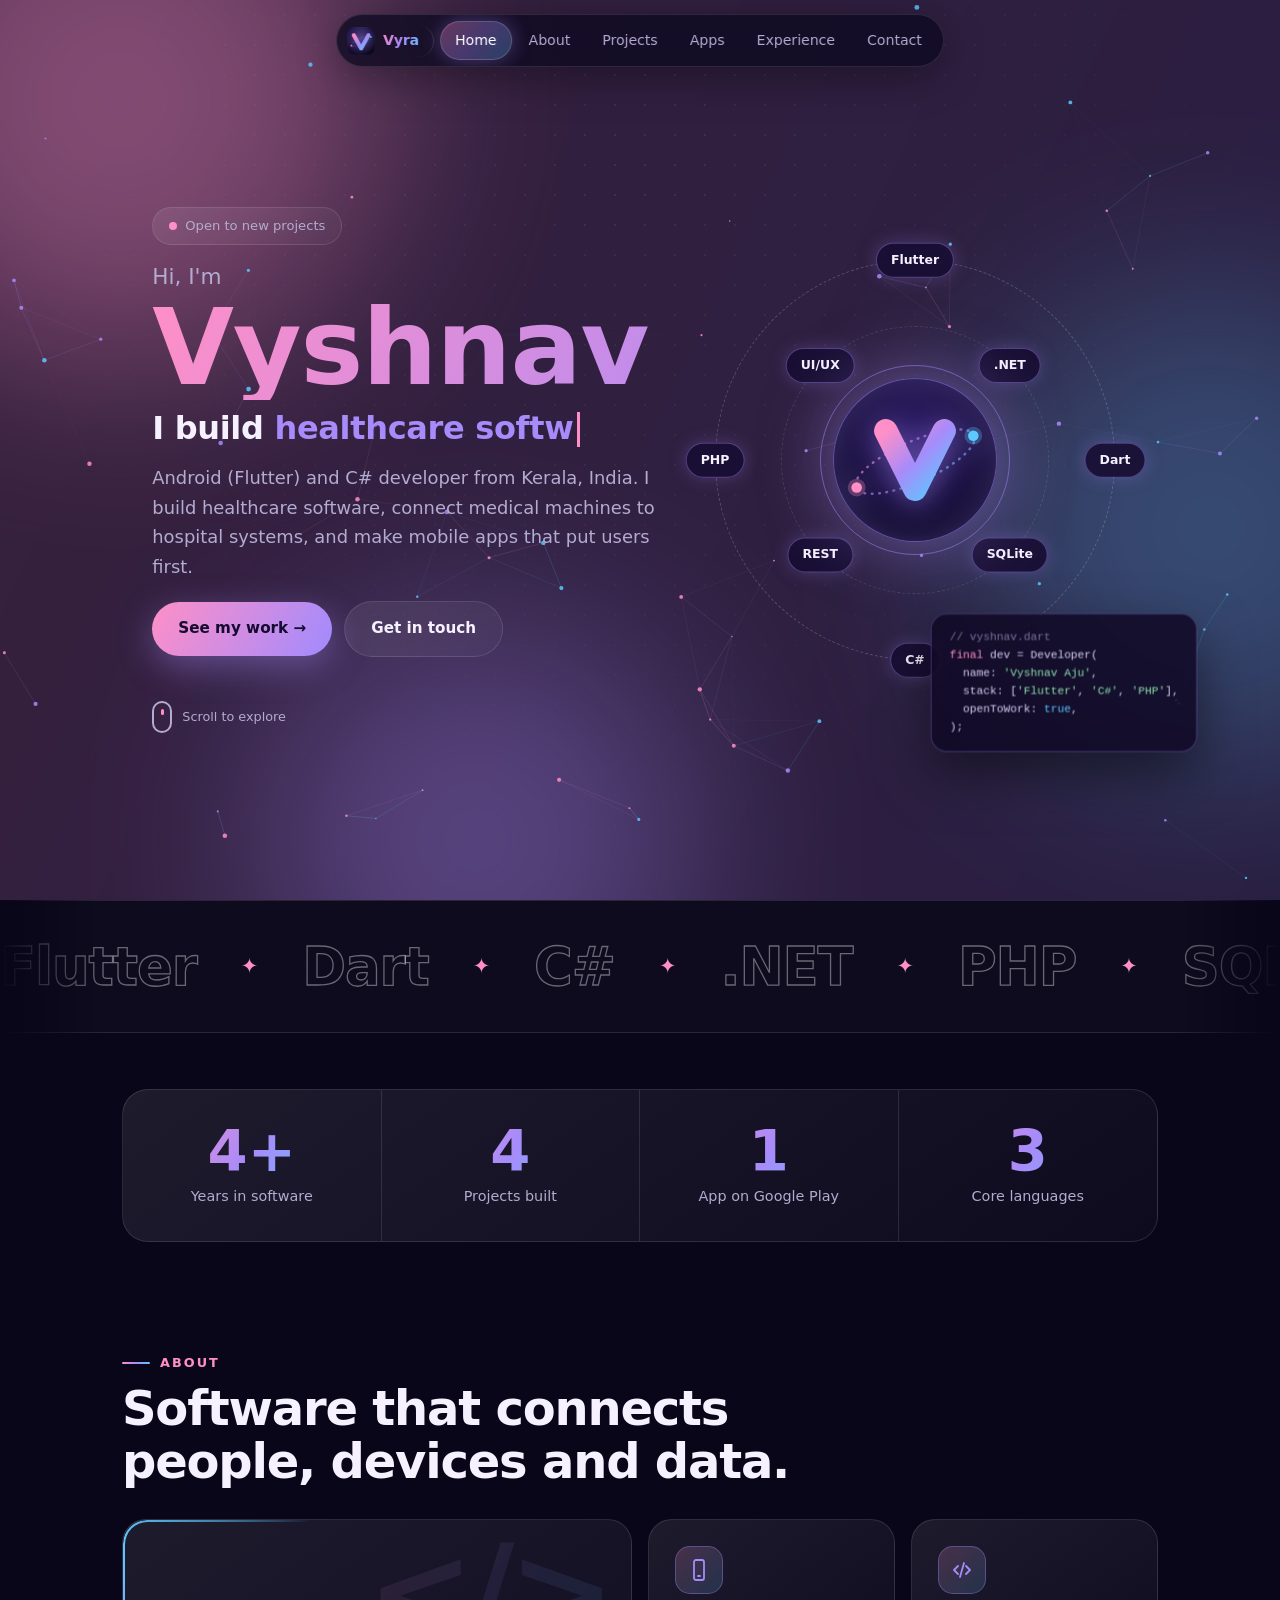
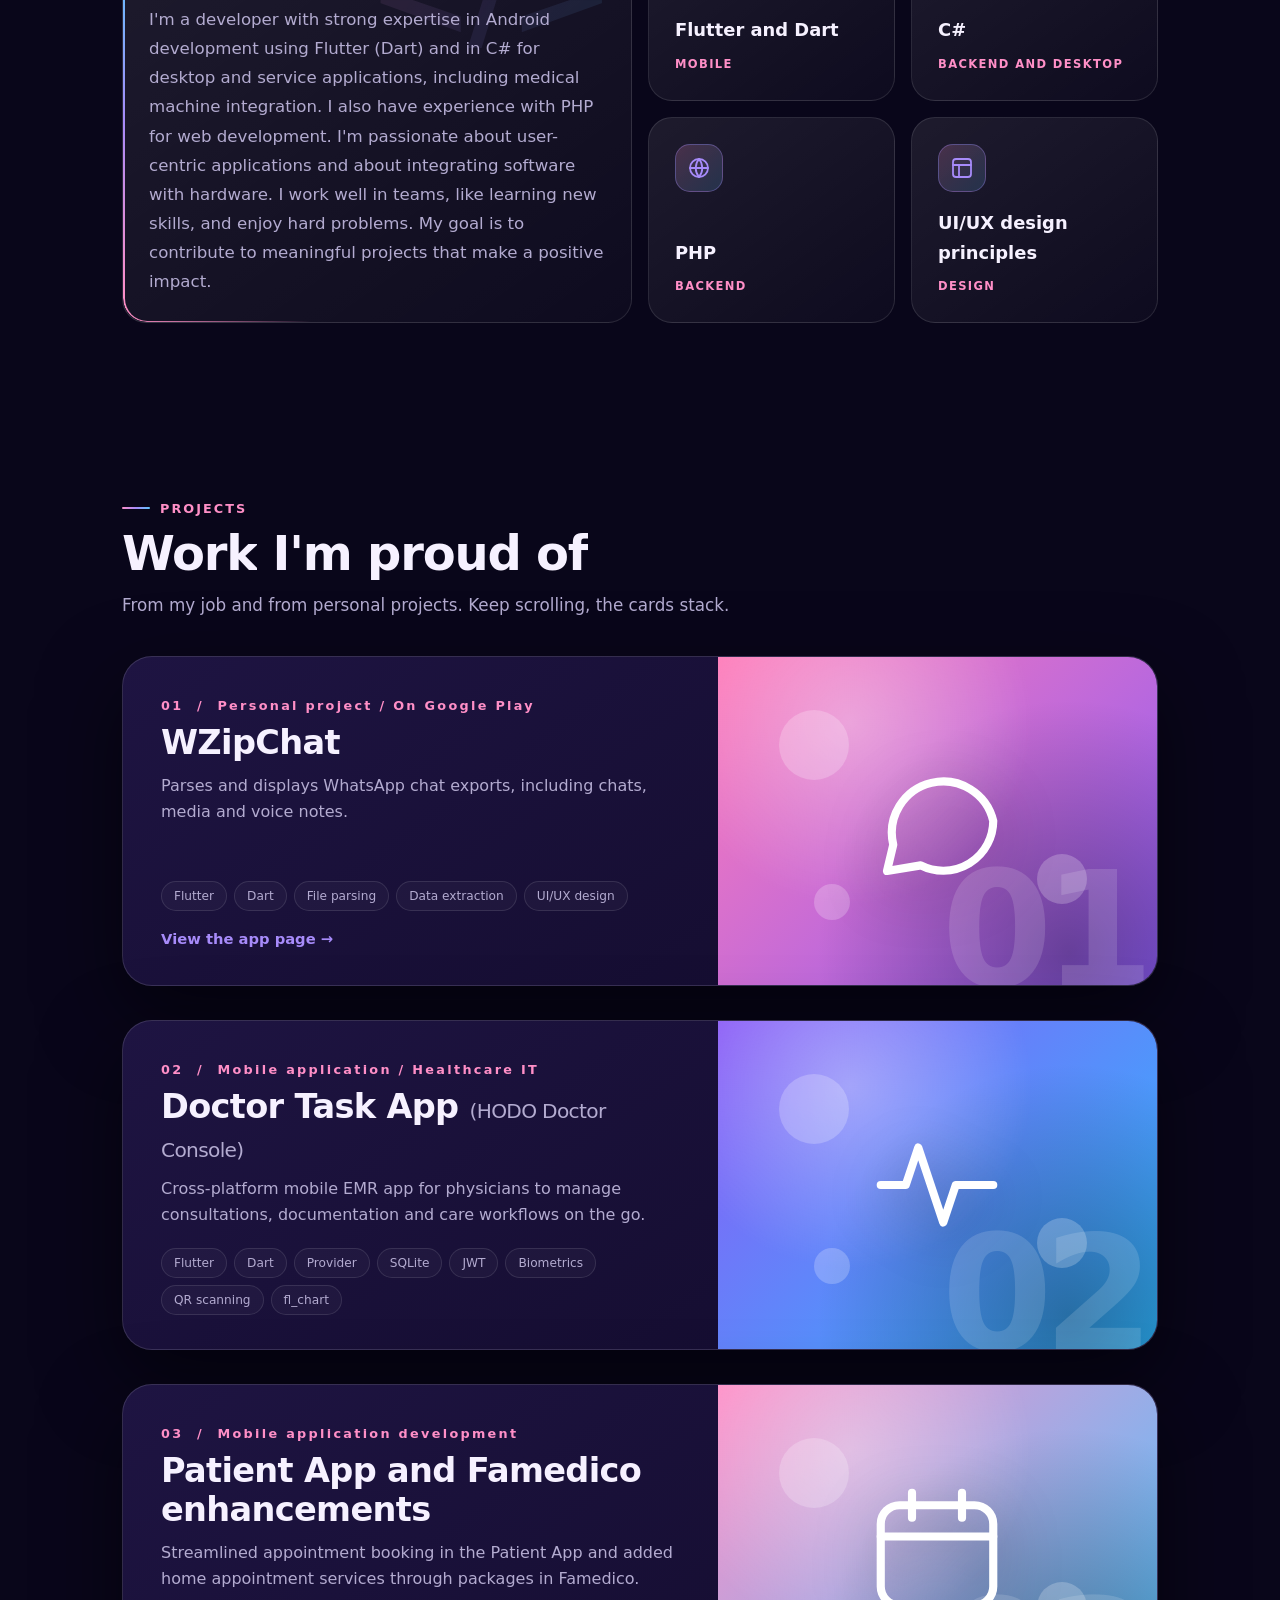
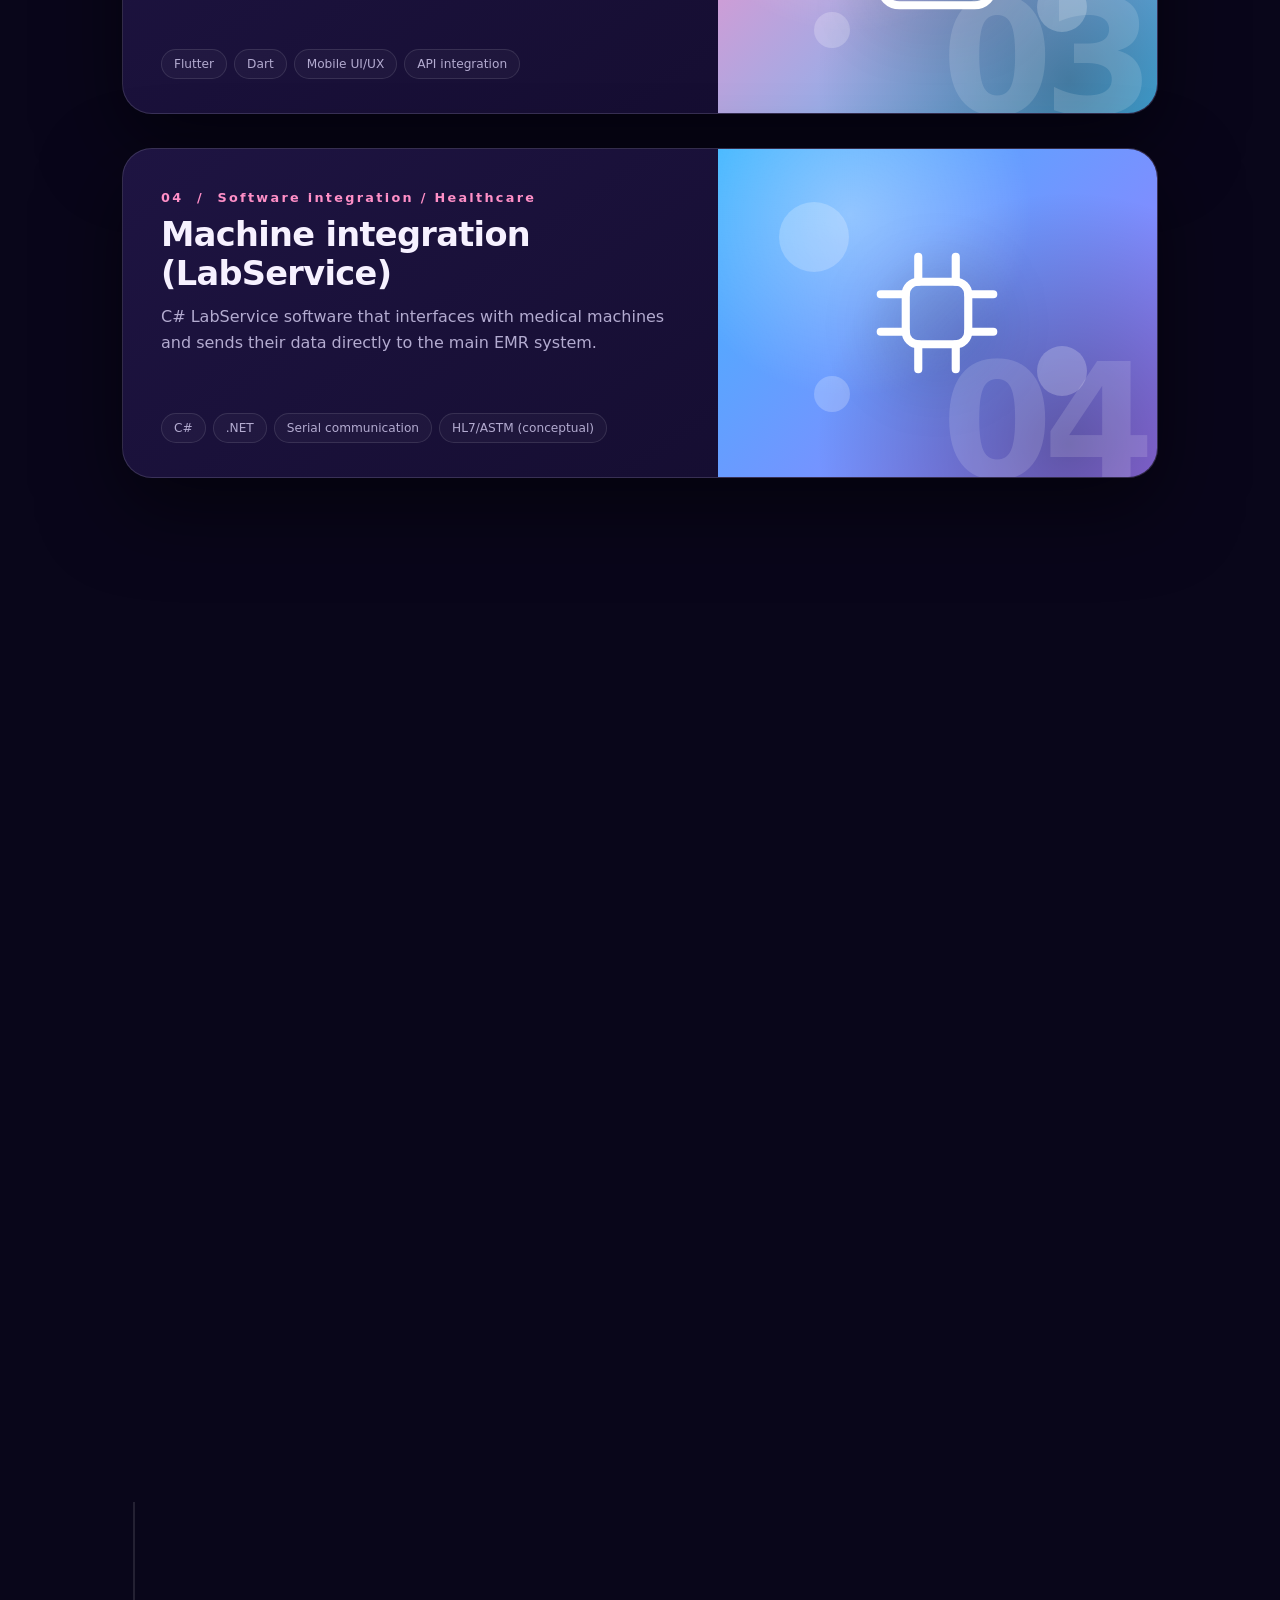
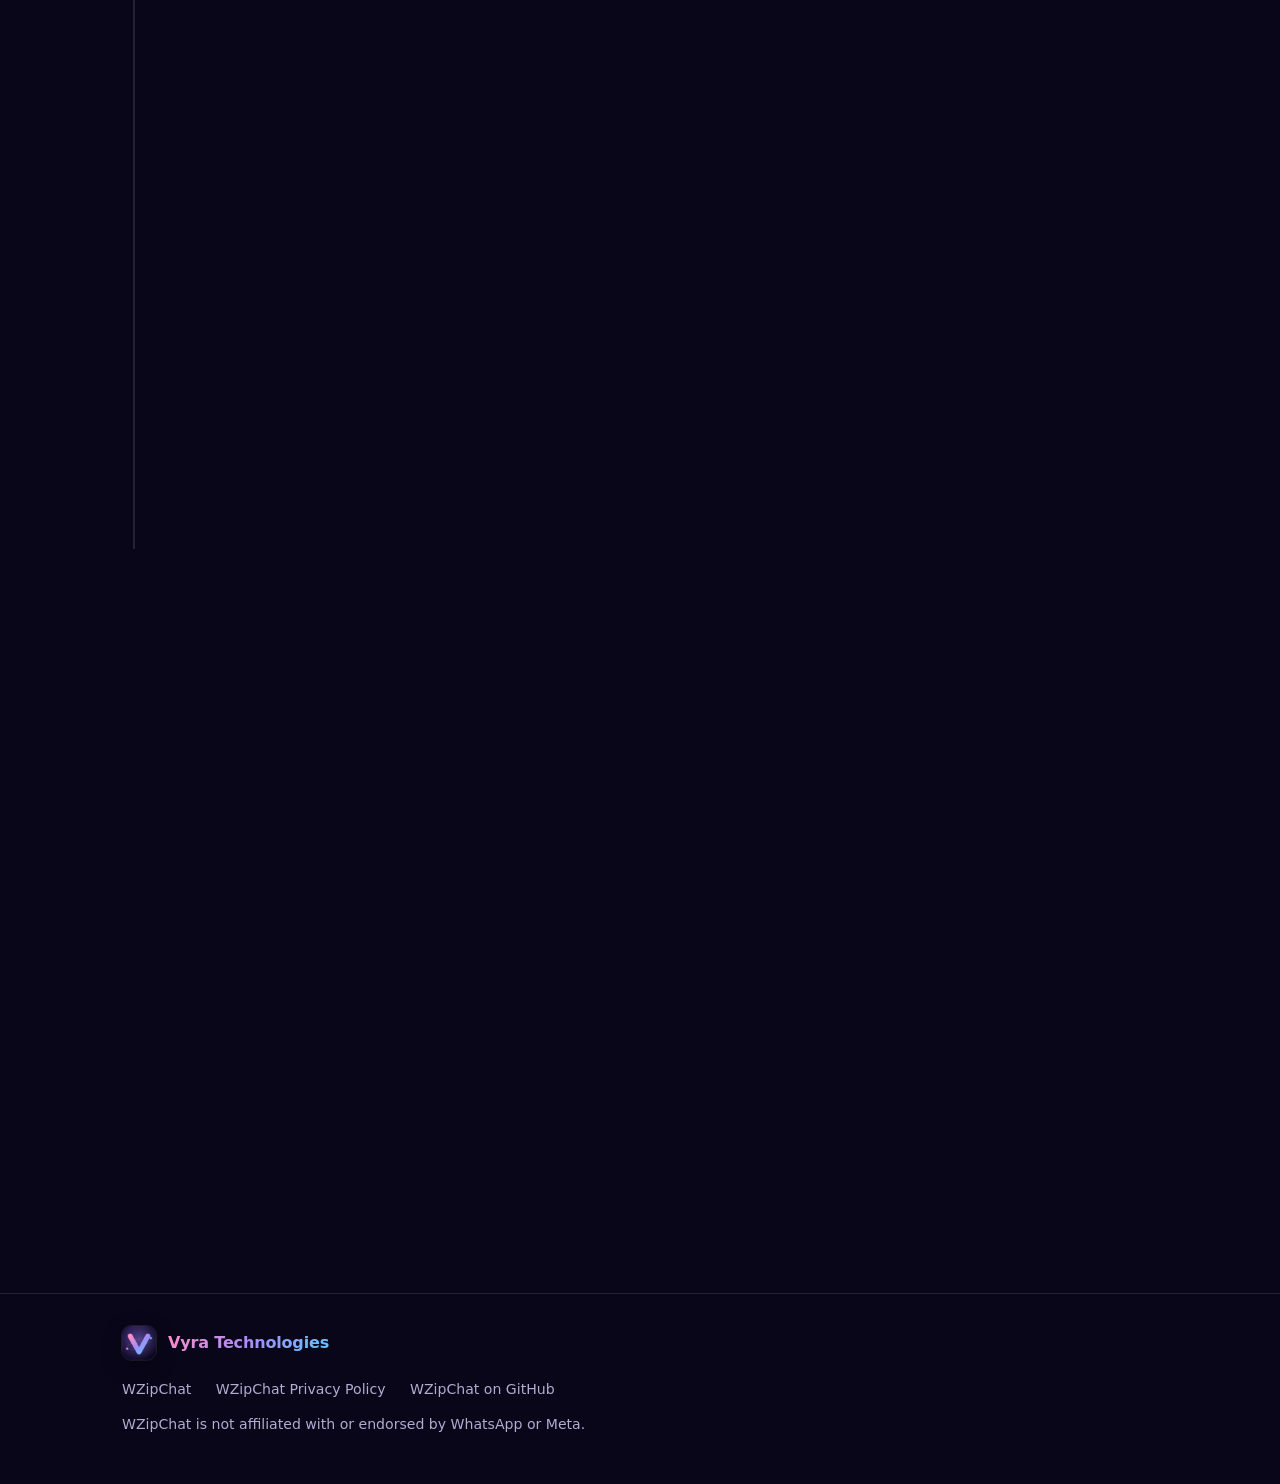
==== index.html @ b7e07e54 "Change job title from 'Software Developer' to 'Engineer'" ====
<!DOCTYPE html>
<html lang="en">
<head>
<meta charset="utf-8">
<meta name="viewport" content="width=device-width, initial-scale=1">
<script>document.documentElement.classList.add('js')</script>
<title>Vyshnav Aju | Android (Flutter) and C# Developer</title>
<meta name="description" content="Vyshnav Aju: Android (Flutter) and C# developer from Kerala, India. Healthcare software, medical machine integration, and the WZipChat app.">
<link rel="icon" href="/favicon.svg?v=2" type="image/svg+xml">
<link rel="icon" href="/favicon.ico?v=2" sizes="any">
<link rel="icon" type="image/png" sizes="32x32" href="/favicon-32.png?v=2">
<link rel="icon" type="image/png" sizes="192x192" href="/icon-192.png?v=2">
<link rel="apple-touch-icon" href="/apple-touch-icon.png?v=2">
<link rel="manifest" href="/site.webmanifest">
<meta name="theme-color" content="#09061a">
<meta property="og:site_name" content="Vyra Technologies">
<meta property="og:image" content="https://vyshnav161.github.io/og-image.png">
<meta name="twitter:card" content="summary_large_image">
<meta name="twitter:image" content="https://vyshnav161.github.io/og-image.png">
<link rel="stylesheet" href="/style.css">
</head>
<body>
<div id="progress"></div>
<div class="bg"><div class="sheen"></div><div class="blob b1"></div><div class="blob b2"></div><div class="blob b3"></div><div class="grain"></div></div>

<nav>
  <a class="brand" href="/" aria-label="Vyra Technologies"><img src="/icon-192.png" alt="" width="28" height="28"><span>Vyra</span></a>
  <a href="#home" class="active">Home</a>
  <a href="#about">About</a>
  <a href="#projects">Projects</a>
  <a href="#apps">Apps</a>
  <a href="#experience">Experience</a>
  <a href="#contact">Contact</a>
</nav>

<header class="hero" id="home">
<div class="wrap">
  <div class="hero-copy">
    <span class="pill up" style="--l:0"><i class="dot"></i> Open to new projects</span>
    <h1 class="hero-h">
      <span class="line"><span class="up hi" style="--l:1">Hi, I'm</span></span>
      <span class="line big"><span class="up" style="--l:2"><span class="grad">Vyshnav</span></span></span>
      <span class="line role"><span class="up" style="--l:4">I build <span class="typed" id="typed"></span></span></span>
    </h1>
    <p class="lead up" style="--l:5">Android (Flutter) and C# developer from Kerala, India. I build healthcare software, connect medical machines to hospital systems, and make mobile apps that put users first.</p>
    <div class="up" style="--l:6"><a class="btn primary" href="#projects">See my work &rarr;</a><a class="btn ghost" href="#contact">Get in touch</a></div>
    <div class="scroll-hint up" style="--l:7"><div class="mouse"></div> Scroll to explore</div>
  </div>
  <div class="orbit-wrap up" style="--l:3">
    <div class="orbit">
      <div class="ring" style="--r:200px"><i style="--a:-90deg"><b>Flutter</b></i><i style="--a:0deg"><b>Dart</b></i><i style="--a:90deg"><b>C#</b></i><i style="--a:180deg"><b>PHP</b></i></div>
      <div class="ring r2" style="--r:134px"><i style="--a:-45deg"><b>.NET</b></i><i style="--a:45deg"><b>SQLite</b></i><i style="--a:135deg"><b>REST</b></i><i style="--a:225deg"><b>UI/UX</b></i></div>
      <div class="core" aria-label="Vyra Technologies mark"><svg viewBox="0 0 200 200" aria-hidden="true"><defs><linearGradient id="cg" x1="0" y1="0" x2="1" y2="1"><stop offset="0" stop-color="#ff8fc7"/><stop offset=".5" stop-color="#a78bfa"/><stop offset="1" stop-color="#5cc8ff"/></linearGradient></defs><ellipse cx="100" cy="102" rx="80" ry="25" transform="rotate(-24 100 102)" fill="none" stroke="url(#cg)" stroke-opacity=".6" stroke-width="3" stroke-dasharray="1 8" stroke-linecap="round"/><path d="M64 64 L100 136 L136 64" fill="none" stroke="url(#cg)" stroke-width="29" stroke-linecap="round" stroke-linejoin="round"/><circle cx="172" cy="70" r="11" fill="#5cc8ff" fill-opacity=".28"/><circle cx="172" cy="70" r="6.5" fill="#5cc8ff"/><circle cx="28" cy="134" r="11" fill="#ff8fc7" fill-opacity=".28"/><circle cx="28" cy="134" r="6.5" fill="#ff8fc7"/></svg></div>
    </div>
    <pre class="code" aria-hidden="true"><span class="c">// vyshnav.dart</span>
<span class="k">final</span> dev = Developer(
  name: <span class="s">'Vyshnav Aju'</span>,
  stack: [<span class="s">'Flutter'</span>, <span class="s">'C#'</span>, <span class="s">'PHP'</span>],
  openToWork: <span class="n">true</span>,
);</pre>
  </div>
</div>
</header>

<div class="marquee" aria-hidden="true"><div class="track"><span>Flutter</span><em>&#10022;</em><span>Dart</span><em>&#10022;</em><span>C#</span><em>&#10022;</em><span>.NET</span><em>&#10022;</em><span>PHP</span><em>&#10022;</em><span>SQLite</span><em>&#10022;</em><span>REST APIs</span><em>&#10022;</em><span>Provider</span><em>&#10022;</em><span>UI/UX</span><em>&#10022;</em><span>Healthcare IT</span><em>&#10022;</em><span>Machine integration</span><em>&#10022;</em><span>Flutter</span><em>&#10022;</em><span>Dart</span><em>&#10022;</em><span>C#</span><em>&#10022;</em><span>.NET</span><em>&#10022;</em><span>PHP</span><em>&#10022;</em><span>SQLite</span><em>&#10022;</em><span>REST APIs</span><em>&#10022;</em><span>Provider</span><em>&#10022;</em><span>UI/UX</span><em>&#10022;</em><span>Healthcare IT</span><em>&#10022;</em><span>Machine integration</span><em>&#10022;</em></div></div>

<main>
<section class="tight"><div class="wrap">
  <div class="stats reveal">
    <div class="stat"><b data-since="2022-07" data-suffix="+">4+</b><span>Years in software</span></div>
    <div class="stat"><b data-count="4">4</b><span>Projects built</span></div>
    <div class="stat"><b data-count="1">1</b><span>App on Google Play</span></div>
    <div class="stat"><b data-count="3">3</b><span>Core languages</span></div>
  </div>
</div></section>

<section id="about"><div class="wrap">
  <div class="reveal"><span class="eyebrow">About</span><h2 class="split">Software that connects people, devices and data.</h2></div>
  <div class="bento" style="margin-top:30px">
    <div class="b b-bio spot gb reveal"><span class="deco">&lt;/&gt;</span>
      <p>I'm a developer with strong expertise in Android development using Flutter (Dart) and in C# for desktop and service applications, including medical machine integration. I also have experience with PHP for web development. I'm passionate about user-centric applications and about integrating software with hardware. I work well in teams, like learning new skills, and enjoy hard problems. My goal is to contribute to meaningful projects that make a positive impact.</p>
    </div>
    <div class="b b-skill spot tilt reveal" style="--d:.05s"><div class="icon"><svg viewBox="0 0 24 24" fill="none" stroke="currentColor" stroke-width="1.8" stroke-linecap="round" stroke-linejoin="round" aria-hidden="true"><rect x="7" y="2" width="10" height="20" rx="2"/><path d="M11 18h2"/></svg></div><div><h4>Flutter and Dart</h4><small>Mobile</small></div></div>
    <div class="b b-skill spot tilt reveal" style="--d:.12s"><div class="icon"><svg viewBox="0 0 24 24" fill="none" stroke="currentColor" stroke-width="1.8" stroke-linecap="round" stroke-linejoin="round" aria-hidden="true"><path d="m8 8-4 4 4 4M16 8l4 4-4 4M14 5l-4 14"/></svg></div><div><h4>C#</h4><small>Backend and desktop</small></div></div>
    <div class="b b-skill spot tilt reveal" style="--d:.19s"><div class="icon"><svg viewBox="0 0 24 24" fill="none" stroke="currentColor" stroke-width="1.8" stroke-linecap="round" stroke-linejoin="round" aria-hidden="true"><circle cx="12" cy="12" r="9"/><path d="M3 12h18M12 3a14 14 0 0 1 0 18M12 3a14 14 0 0 0 0 18"/></svg></div><div><h4>PHP</h4><small>Backend</small></div></div>
    <div class="b b-skill spot tilt reveal" style="--d:.26s"><div class="icon"><svg viewBox="0 0 24 24" fill="none" stroke="currentColor" stroke-width="1.8" stroke-linecap="round" stroke-linejoin="round" aria-hidden="true"><rect x="3" y="3" width="18" height="18" rx="3"/><path d="M3 9h18M9 21V9"/></svg></div><div><h4>UI/UX design principles</h4><small>Design</small></div></div>
  </div>
</div></section>

<section id="projects"><div class="wrap">
  <div class="reveal"><span class="eyebrow">Projects</span><h2 class="split">Work I'm proud of</h2></div>
  <p class="sub reveal" style="--d:.1s">From my job and from personal projects. Keep scrolling, the cards stack.</p>
  <div class="stack">
  <article class="pcard spot" style="--i:0">
    <div class="pc-body"><span class="pnum">01 &nbsp;/&nbsp; Personal project / On Google Play</span><h3>WZipChat</h3><p>Parses and displays WhatsApp chat exports, including chats, media and voice notes.</p><div class="chips"><span>Flutter</span><span>Dart</span><span>File parsing</span><span>Data extraction</span><span>UI/UX design</span></div><a class="more" href="/wzipchat/">View the app page &rarr;</a></div>
    <div class="pv v1"><i class="orb o1"></i><i class="orb o2"></i><i class="orb o3"></i><svg viewBox="0 0 24 24" fill="none" stroke="currentColor" stroke-width="1.8" stroke-linecap="round" stroke-linejoin="round" aria-hidden="true"><path d="M21 12a8 8 0 0 1-11.6 7.1L4 20l1-4.2A8 8 0 1 1 21 12z"/></svg><span class="big">01</span></div>
  </article>
  <article class="pcard spot" style="--i:1">
    <div class="pc-body"><span class="pnum">02 &nbsp;/&nbsp; Mobile application / Healthcare IT</span><h3>Doctor Task App <small style="font-weight:500;color:var(--muted);font-size:.6em">(HODO Doctor Console)</small></h3><p>Cross-platform mobile EMR app for physicians to manage consultations, documentation and care workflows on the go.</p><div class="chips"><span>Flutter</span><span>Dart</span><span>Provider</span><span>SQLite</span><span>JWT</span><span>Biometrics</span><span>QR scanning</span><span>fl_chart</span></div></div>
    <div class="pv v2"><i class="orb o1"></i><i class="orb o2"></i><i class="orb o3"></i><svg viewBox="0 0 24 24" fill="none" stroke="currentColor" stroke-width="1.8" stroke-linecap="round" stroke-linejoin="round" aria-hidden="true"><path d="M3 12h4l2-6 4 12 2-6h6"/></svg><span class="big">02</span></div>
  </article>
  <article class="pcard spot" style="--i:2">
    <div class="pc-body"><span class="pnum">03 &nbsp;/&nbsp; Mobile application development</span><h3>Patient App and Famedico enhancements</h3><p>Streamlined appointment booking in the Patient App and added home appointment services through packages in Famedico.</p><div class="chips"><span>Flutter</span><span>Dart</span><span>Mobile UI/UX</span><span>API integration</span></div></div>
    <div class="pv v3"><i class="orb o1"></i><i class="orb o2"></i><i class="orb o3"></i><svg viewBox="0 0 24 24" fill="none" stroke="currentColor" stroke-width="1.8" stroke-linecap="round" stroke-linejoin="round" aria-hidden="true"><rect x="3" y="5" width="18" height="16" rx="3"/><path d="M8 3v4M16 3v4M3 10h18"/></svg><span class="big">03</span></div>
  </article>
  <article class="pcard spot" style="--i:3">
    <div class="pc-body"><span class="pnum">04 &nbsp;/&nbsp; Software integration / Healthcare</span><h3>Machine integration (LabService)</h3><p>C# LabService software that interfaces with medical machines and sends their data directly to the main EMR system.</p><div class="chips"><span>C#</span><span>.NET</span><span>Serial communication</span><span>HL7/ASTM (conceptual)</span></div></div>
    <div class="pv v4"><i class="orb o1"></i><i class="orb o2"></i><i class="orb o3"></i><svg viewBox="0 0 24 24" fill="none" stroke="currentColor" stroke-width="1.8" stroke-linecap="round" stroke-linejoin="round" aria-hidden="true"><rect x="7" y="7" width="10" height="10" rx="2"/><path d="M9 3v4M15 3v4M9 17v4M15 17v4M3 9h4M3 15h4M17 9h4M17 15h4"/></svg><span class="big">04</span></div>
  </article>
  </div>
</div></section>

<section id="apps"><div class="wrap">
  <div class="reveal"><span class="eyebrow">Apps</span><h2 class="split">Apps I've published</h2></div>
  <p class="sub reveal" style="--d:.1s">Available on Google Play.</p>
  <div class="featured spot gb reveal" style="--d:.15s">
    <img class="appicon" src="/wzipchat/app-icon.webp" alt="WZipChat app icon" width="132" height="132">
    <div>
      <h3>WZipChat</h3>
      <span class="tag">Android</span><span class="tag">Works offline</span><span class="tag">Free</span>
      <p>Open a WhatsApp chat export on Android and read it like a normal chat. Browse media, search, and save as PDF. Chats stay on your device.</p>
      <a class="btn primary" href="https://play.google.com/store/apps/details?id=com.wolfex161.wzipchat">Get it on Google Play</a>
      <a class="btn ghost" href="/wzipchat/">About the app</a>
    </div>
  </div>
</div></section>

<section id="experience"><div class="wrap">
  <div class="reveal"><span class="eyebrow">Experience</span><h2 class="split">Where I've worked and studied</h2></div>
  <div class="timeline" id="timeline" style="margin-top:34px">
    <div class="fill" id="fill"></div>
    <div class="tl reveal"><div class="card spot">
      <h4>Engineer</h4>
      <span class="when">HODO Medical Informatic Solutions Pvt. Ltd. &middot; July 2022 to present</span>
      <ul>
        <li>Began as a junior developer working in PHP, creating new pages and changing existing features of the main software.</li>
        <li>Moved to C# in November 2022 for medical machine integration, implementing and customizing software for clients based on their medical equipment.</li>
        <li>Expanded into Android (Flutter) development from July 2024, building patient-facing apps for hospital and home appointment booking.</li>
        <li>Worked on changes and improvements to the existing Famedico app (Flutter).</li>
      </ul>
    </div></div>
    <div class="tl reveal" style="--d:.1s"><div class="card spot">
      <h4>B.Tech, Electronics and Communication</h4>
      <span class="when">Younus College of Engineering and Technology, Pallimukku, Kollam &middot; 2018 to 2022</span>
    </div></div>
    <div class="tl reveal" style="--d:.15s"><div class="card spot">
      <h4>Certifications</h4>
      <span class="when">Udemy</span>
      <ul>
        <li>Windows Service Programming, Debugging, Installing in C# .NET (February 2024)</li>
        <li>TCP/IP Socket Programming in C# .NET for Coders and Students (July 2023)</li>
      </ul>
    </div></div>
  </div>
</div></section>

<section id="contact"><div class="wrap">
  <div class="cta reveal">
    <span class="eyebrow">Contact</span>
    <h2 class="split">Let's build something together.</h2>
    <p class="sub">I'm open to new projects, ideas and opportunities to be part of your vision.</p>
    <a class="btn primary" href="mailto:vyshnav.897462@gmail.com">vyshnav.897462@gmail.com</a>
    <button class="btn ghost" type="button" data-copy="vyshnav.897462@gmail.com">Copy email</button>
    <a class="btn ghost" href="https://github.com/Vyshnav161">GitHub</a>
  </div>
</div></section>
</main>

<footer><div class="wrap">
  <a class="fbrand" href="/"><img src="/icon-192.png" alt="" width="34" height="34"><span><b>Vyra Technologies</b></span></a>
  <a href="/wzipchat/">WZipChat</a>
  <a href="/wzipchat/privacy.html">WZipChat Privacy Policy</a>
  <a href="https://github.com/Vyshnav161/Whatsapp_zip_reader">WZipChat on GitHub</a>
  <div style="margin-top:12px">WZipChat is not affiliated with or endorsed by WhatsApp or Meta.</div>
</div></footer>
<button id="top" aria-label="Back to top">&uarr;</button>
<script src="/script.js"></script>
</body>
</html>
---- style.css ----
@property --ang{syntax:'<angle>';initial-value:0deg;inherits:false}
:root{--bg:#09061a;--text:#f6f1ff;--muted:#b3abd0;--line:rgba(255,255,255,.11);--a1:#ff8fc7;--a2:#a78bfa;--a3:#5cc8ff;--ink:#150a30;--glass:linear-gradient(145deg,rgba(255,255,255,.085),rgba(255,255,255,.025));--grad:linear-gradient(120deg,#ff8fc7,#a78bfa 50%,#5cc8ff);--mx:50%;--my:50%;--sy:0}
*{box-sizing:border-box}
html{scroll-behavior:smooth;scroll-padding-top:90px;scrollbar-width:thin;scrollbar-color:#6a5aa8 #0d0a1c}
body{margin:0;font-family:Inter,system-ui,-apple-system,"Segoe UI",sans-serif;background:var(--bg);color:var(--text);line-height:1.65;overflow-x:hidden;-webkit-font-smoothing:antialiased}
::selection{background:rgba(255,143,199,.4)}
a{color:inherit;text-decoration:none}
img{max-width:100%}
.wrap{max-width:1080px;margin:0 auto;padding:0 22px;position:relative;z-index:1}

/* ---------- background layers ---------- */
#progress{position:fixed;top:0;left:0;height:3px;width:0;background:var(--grad);z-index:300;box-shadow:0 0 12px rgba(255,143,199,.7)}
.bg{position:fixed;inset:0;z-index:0;pointer-events:none;overflow:hidden}
.sheen{position:absolute;inset:-20%;background:linear-gradient(115deg,rgba(255,143,199,.2),rgba(167,139,250,.18),rgba(92,200,255,.2),rgba(255,143,199,.2));background-size:300% 300%;animation:drift 22s ease-in-out infinite;filter:blur(50px)}
@keyframes drift{0%,100%{background-position:0% 50%}50%{background-position:100% 50%}}
.blob{position:absolute;border-radius:50%;filter:blur(100px);opacity:.38;animation:float 20s ease-in-out infinite}
.b1{width:520px;height:520px;background:var(--a1);top:-160px;left:-140px;translate:0 calc(var(--sy)*-.07px)}
.b2{width:480px;height:480px;background:var(--a3);top:32%;right:-170px;animation-delay:-7s;opacity:.26;translate:0 calc(var(--sy)*-.12px)}
.b3{width:440px;height:440px;background:var(--a2);bottom:-160px;left:20%;animation-delay:-12s;opacity:.34;translate:0 calc(var(--sy)*-.05px)}
@keyframes float{0%,100%{transform:translate(0,0) scale(1)}50%{transform:translate(50px,-60px) scale(1.14)}}
.grain{position:absolute;inset:0;background-image:radial-gradient(rgba(255,255,255,.07) 1px,transparent 1px);background-size:30px 30px;mask-image:radial-gradient(ellipse at 50% 15%,#000,transparent 75%);-webkit-mask-image:radial-gradient(ellipse at 50% 15%,#000,transparent 75%)}
#fx{position:fixed;inset:0;z-index:0;pointer-events:none}
#glow{position:fixed;left:0;top:0;width:520px;height:520px;border-radius:50%;background:radial-gradient(circle,rgba(167,139,250,.24),rgba(255,143,199,.1) 42%,transparent 70%);pointer-events:none;z-index:0;opacity:0;transition:opacity .5s;will-change:transform}
#ring{position:fixed;left:0;top:0;width:36px;height:36px;border:1.5px solid rgba(255,143,199,.75);border-radius:50%;pointer-events:none;z-index:250;opacity:0;transition:width .25s,height .25s,margin .25s,background .25s,opacity .3s;will-change:transform}
#ring.big{width:66px;height:66px;margin:-15px 0 0 -15px;background:rgba(167,139,250,.14);border-color:rgba(92,200,255,.8)}
body.moved #glow,body.moved #ring{opacity:1}
#toast{position:fixed;left:50%;bottom:28px;transform:translate(-50%,30px);padding:12px 20px;border-radius:999px;background:rgba(20,12,44,.95);border:1px solid rgba(167,139,250,.5);font-size:.9rem;opacity:0;pointer-events:none;transition:.35s;z-index:400}
#toast.show{opacity:1;transform:translate(-50%,0)}

/* ---------- nav ---------- */
nav{position:fixed;top:14px;left:50%;transform:translateX(-50%);z-index:200;display:flex;gap:2px;align-items:center;padding:6px;border-radius:999px;background:rgba(14,9,32,.78);backdrop-filter:blur(18px);-webkit-backdrop-filter:blur(18px);border:1px solid var(--line);box-shadow:0 10px 40px rgba(0,0,0,.35);max-width:calc(100vw - 20px);overflow-x:auto;scrollbar-width:none}
nav::-webkit-scrollbar{display:none}
nav a{position:relative;z-index:1;padding:8px 15px;border-radius:999px;font-size:.88rem;color:var(--muted);white-space:nowrap;transition:color .25s}
nav a:hover,nav a.active{color:#fff}
nav .ind{position:absolute;top:6px;bottom:6px;left:0;border-radius:999px;background:linear-gradient(135deg,rgba(255,143,199,.34),rgba(167,139,250,.34),rgba(92,200,255,.28));border:1px solid rgba(255,255,255,.16);box-shadow:0 0 20px rgba(167,139,250,.35);transition:transform .38s cubic-bezier(.2,.8,.2,1),width .38s cubic-bezier(.2,.8,.2,1),opacity .3s;opacity:0;pointer-events:none}

/* ---------- hero ---------- */
.hero{min-height:100vh;display:flex;align-items:center;padding:110px 0 70px}
.hero.app{min-height:auto;padding:80px 0 50px}
.hero .wrap{max-width:1160px;display:grid;grid-template-columns:1.1fr .9fr;gap:30px;align-items:center}
.up{animation:rise 1s cubic-bezier(.2,.8,.2,1) both;animation-delay:calc(var(--l,0)*.1s + .15s)}
@keyframes rise{from{opacity:0;transform:translateY(70px)}to{opacity:1;transform:none}}
.pill{display:inline-flex;align-items:center;gap:8px;padding:7px 16px;border:1px solid var(--line);border-radius:999px;font-size:.82rem;color:var(--muted);background:var(--glass)}
.dot{width:8px;height:8px;border-radius:50%;background:var(--a1);box-shadow:0 0 0 0 rgba(255,143,199,.8);animation:pulse 2s infinite}
@keyframes pulse{70%{box-shadow:0 0 0 10px rgba(255,143,199,0)}100%{box-shadow:0 0 0 0 rgba(255,143,199,0)}}
.hero-h{margin:20px 0 18px;line-height:.98;letter-spacing:-.035em;font-weight:800}
.line{display:block;overflow:hidden;padding:.02em 0 .14em;margin-bottom:-.1em}
.line .hi{display:block;font-size:clamp(1rem,2vw,1.35rem);font-weight:500;letter-spacing:0;color:var(--muted);padding-bottom:6px}
.line.big{font-size:clamp(3.2rem,11vw,6.6rem)}
.line.role{font-size:clamp(1.3rem,3vw,2rem);font-weight:700;letter-spacing:-.01em;margin-top:8px}
.grad{background:var(--grad);background-size:300% 100%;-webkit-background-clip:text;background-clip:text;color:transparent;animation:shine 7s linear infinite;display:inline-block}
@keyframes shine{to{background-position:300% 0}}
.typed{color:var(--a2);border-right:3px solid var(--a1);padding-right:4px;animation:blink .8s steps(1) infinite}
@keyframes blink{50%{border-color:transparent}}
.lead{color:var(--muted);font-size:1.12rem;max-width:520px;margin:0}
.btn{display:inline-flex;align-items:center;gap:8px;margin:20px 12px 0 0;padding:14px 26px;border-radius:999px;font-weight:700;font-size:.95rem;transition:transform .25s,box-shadow .25s,border-color .25s,color .25s;position:relative;cursor:pointer;font-family:inherit;border:0}
.btn.primary{background:var(--grad);background-size:200% 100%;color:var(--ink);box-shadow:0 10px 34px rgba(167,139,250,.4);animation:shine2 6s ease-in-out infinite}
@keyframes shine2{50%{background-position:100% 0}}
.btn.primary:hover{box-shadow:0 16px 48px rgba(255,143,199,.55)}
.btn.ghost{border:1px solid var(--line);background:var(--glass);color:var(--text);backdrop-filter:blur(8px)}
.btn.ghost:hover{border-color:var(--a2);box-shadow:0 0 30px rgba(167,139,250,.3)}
.scroll-hint{margin-top:44px;color:var(--muted);font-size:.8rem;display:flex;align-items:center;gap:10px}
.mouse{width:20px;height:32px;border:2px solid var(--muted);border-radius:12px;position:relative}
.mouse::after{content:"";position:absolute;left:50%;top:6px;width:3px;height:6px;margin-left:-1.5px;border-radius:2px;background:var(--a1);animation:wheel 1.6s infinite}
@keyframes wheel{0%{opacity:1;transform:translateY(0)}100%{opacity:0;transform:translateY(10px)}}

/* orbit + code card */
.orbit-wrap{position:relative;display:flex;justify-content:center;align-items:center;padding:20px 0 40px}
.orbit{position:relative;width:400px;height:400px;flex:none;transform:perspective(900px) rotateX(var(--rx,0deg)) rotateY(var(--ry,0deg));transition:transform .25s ease-out}
.orbit .core{position:absolute;inset:118px;border-radius:50%;display:grid;place-items:center;font-size:2.5rem;font-weight:800;letter-spacing:.02em;color:var(--ink);background:var(--grad);box-shadow:0 0 80px rgba(167,139,250,.6),inset 0 0 30px rgba(255,255,255,.35);animation:breathe 5s ease-in-out infinite}
.orbit .core::after{content:"";position:absolute;inset:-14px;border-radius:50%;border:1px solid rgba(167,139,250,.5);animation:ping 3s ease-out infinite}
@keyframes ping{0%{transform:scale(.9);opacity:.9}100%{transform:scale(1.5);opacity:0}}
@keyframes breathe{50%{transform:scale(1.06)}}
.ring{--dur:44s;--dir:normal;position:absolute;inset:0;border-radius:50%;border:1px dashed rgba(255,255,255,.2);animation:spin var(--dur) linear infinite var(--dir)}
.ring.r2{--dur:60s;--dir:reverse;inset:66px;border-color:rgba(255,255,255,.12)}
.ring i{font-style:normal;position:absolute;top:50%;left:50%;width:0;height:0;transform:rotate(var(--a))}
.ring b{position:absolute;left:var(--r);top:0;translate:-50% -50%;rotate:calc(var(--a) * -1);padding:6px 14px;border-radius:999px;font-size:.78rem;font-weight:700;white-space:nowrap;background:rgba(24,15,52,.92);border:1px solid rgba(167,139,250,.4);box-shadow:0 0 18px rgba(167,139,250,.25);animation:counter var(--dur) linear infinite var(--dir)}
@keyframes spin{to{transform:rotate(360deg)}}
@keyframes counter{to{transform:rotate(-360deg)}}
.code{position:absolute;right:-70px;bottom:-52px;transform-origin:100% 100%;scale:.9;margin:0;padding:16px 20px;border-radius:18px;background:rgba(16,10,38,.88);border:1px solid rgba(167,139,250,.35);backdrop-filter:blur(10px);font:500 .78rem/1.6 ui-monospace,SFMono-Regular,Menlo,monospace;color:#d9d2f5;box-shadow:0 24px 60px rgba(0,0,0,.5);animation:bob2 7s ease-in-out infinite;z-index:2}
.code .c{color:#7d759c}.code .k{color:var(--a1)}.code .s{color:#8fe3b0}.code .n{color:var(--a3)}
@keyframes bob2{50%{transform:translateY(-10px)}}

/* ---------- marquee + stats ---------- */
.marquee{overflow:hidden;padding:22px 0;border-block:1px solid var(--line);background:rgba(255,255,255,.025);position:relative;z-index:1;mask-image:linear-gradient(90deg,transparent,#000 8%,#000 92%,transparent);-webkit-mask-image:linear-gradient(90deg,transparent,#000 8%,#000 92%,transparent)}
.track{display:flex;gap:44px;width:max-content;animation:mq 40s linear infinite}
.marquee:hover .track{animation-play-state:paused}
.track span{font-size:clamp(1.9rem,4.5vw,3.3rem);font-weight:800;letter-spacing:-.02em;color:transparent;-webkit-text-stroke:1.3px rgba(255,255,255,.38);white-space:nowrap;transition:.3s;cursor:default}
.track span:hover{-webkit-text-stroke-color:transparent;background:var(--grad);-webkit-background-clip:text;background-clip:text}
.track em{font-style:normal;color:var(--a1);align-self:center;font-size:1.3rem}
@keyframes mq{to{transform:translateX(-50%)}}
.stats{display:grid;grid-template-columns:repeat(4,1fr);border:1px solid var(--line);border-radius:26px;background:var(--glass);overflow:hidden}
.stat{padding:32px 18px;text-align:center;border-right:1px solid var(--line)}
.stat:last-child{border-right:0}
.stat b{display:block;font-size:clamp(2.4rem,5vw,3.6rem);line-height:1.05;font-weight:800;background:var(--grad);-webkit-background-clip:text;background-clip:text;color:transparent}
.stat span{color:var(--muted);font-size:.9rem}

/* ---------- sections ---------- */
section{padding:84px 0}
section.tight{padding:56px 0 20px}
.eyebrow{display:inline-flex;align-items:center;gap:10px;color:var(--a1);font-size:.8rem;letter-spacing:.16em;text-transform:uppercase;font-weight:700}
.eyebrow::before{content:"";width:28px;height:2px;background:var(--grad);border-radius:2px}
h2{font-size:clamp(1.9rem,4.6vw,3rem);margin:8px 0 12px;letter-spacing:-.025em;line-height:1.12;font-weight:800;text-wrap:balance}
.sub{color:var(--muted);max-width:680px;margin:0 0 36px;font-size:1.05rem}
.w{display:inline-block;overflow:hidden;vertical-align:top;padding-bottom:.14em;margin-bottom:-.14em}
.w>span{display:inline-block}
.js .w>span{transform:translateY(115%);transition:transform .9s cubic-bezier(.2,.8,.2,1) calc(var(--i)*.06s)}
.js .in .w>span,.js .w.in>span{transform:none}

/* reveal */
.js .reveal{opacity:0;transform:translateY(40px);transition:opacity .9s cubic-bezier(.2,.7,.2,1),transform .9s cubic-bezier(.2,.7,.2,1);transition-delay:var(--d,0s)}
.js .reveal.left{transform:translateX(-50px)}
.js .reveal.right{transform:translateX(50px)}
.js .reveal.in{opacity:1;transform:none}
.reveal.done{transition:transform .25s ease-out,border-color .3s,box-shadow .3s,opacity .3s;transition-delay:0s}

/* cards */
.card,.b{position:relative;padding:26px;border-radius:24px;background:var(--glass);border:1px solid var(--line);overflow:hidden;transform-style:preserve-3d;transition:transform .25s ease-out,border-color .3s,box-shadow .3s}
.spot::before{content:"";position:absolute;inset:0;background:radial-gradient(420px circle at var(--mx) var(--my),rgba(167,139,250,.24),rgba(255,143,199,.08) 40%,transparent 60%);opacity:0;transition:opacity .3s;pointer-events:none;z-index:0}
.spot:hover::before{opacity:1}
.spot:hover{border-color:rgba(167,139,250,.55);box-shadow:0 24px 60px rgba(0,0,0,.45),0 0 40px rgba(167,139,250,.15)}
.card>*,.b>*{position:relative;z-index:1}
.gb::after{content:"";position:absolute;inset:0;border-radius:inherit;padding:1.5px;background:conic-gradient(from var(--ang),transparent 0 55%,var(--a1),var(--a2),var(--a3),transparent 95%);-webkit-mask:linear-gradient(#000 0 0) content-box,linear-gradient(#000 0 0);-webkit-mask-composite:xor;mask:linear-gradient(#000 0 0) content-box exclude,linear-gradient(#000 0 0);mask-composite:exclude;animation:rot 6s linear infinite;pointer-events:none;z-index:2}
@keyframes rot{to{--ang:360deg}}
.card h4,.b h4{margin:0 0 6px;font-size:1.12rem}
.card p,.b p{margin:0;color:var(--muted);font-size:.95rem}
.icon{width:48px;height:48px;border-radius:15px;display:grid;place-items:center;margin-bottom:16px;color:var(--a2);background:linear-gradient(135deg,rgba(255,143,199,.2),rgba(92,200,255,.16));border:1px solid rgba(167,139,250,.35);transition:.35s}
.icon svg{width:24px;height:24px}
.spot:hover .icon{color:#fff;transform:translateY(-3px) rotate(-6deg);box-shadow:0 10px 26px rgba(167,139,250,.4);background:var(--grad)}
.chips{margin-top:16px;display:flex;flex-wrap:wrap;gap:7px}
.chips span{font-size:.76rem;color:var(--muted);border:1px solid var(--line);border-radius:999px;padding:4px 12px;transition:.25s;background:rgba(255,255,255,.03)}
.spot:hover .chips span{border-color:rgba(167,139,250,.5);color:var(--text)}
.more{display:inline-block;margin-top:16px;font-size:.92rem;font-weight:700;color:var(--a2);transition:.2s}
.more:hover{color:var(--a1);transform:translateX(5px)}
.tag{display:inline-block;font-size:.72rem;color:var(--a1);border:1px solid rgba(255,143,199,.45);border-radius:999px;padding:2px 12px;margin:0 6px 8px 0}

/* about bento */
.bento{display:grid;grid-template-columns:repeat(4,1fr);gap:16px}
.b-bio{grid-column:span 2;grid-row:span 2;display:flex;flex-direction:column;justify-content:flex-end;min-height:380px}
.b-bio p{font-size:1.04rem;line-height:1.75}
.b-bio .deco{position:absolute;top:8px;right:22px;font-size:8rem;font-weight:800;letter-spacing:-.05em;line-height:1;opacity:.09;background:var(--grad);-webkit-background-clip:text;background-clip:text;color:transparent;z-index:0}
.b-skill{display:flex;flex-direction:column;justify-content:space-between;min-height:182px}
.b-skill small{display:block;margin-top:10px;color:var(--a1);font-weight:700;font-size:.72rem;letter-spacing:.12em;text-transform:uppercase}

/* stacked projects */
.stack{padding-bottom:10px}
.pcard{position:sticky;top:calc(96px + var(--i)*22px);margin-bottom:34px;display:grid;grid-template-columns:1.15fr .85fr;border-radius:30px;background:linear-gradient(145deg,#1e1442,#120b2b);border:1px solid rgba(255,255,255,.13);overflow:hidden;min-height:330px;transform-origin:50% 0;box-shadow:0 30px 80px rgba(0,0,0,.5)}
.pcard::after{content:"";position:absolute;inset:0;background:#09061a;opacity:calc(var(--cover,0)*.6);pointer-events:none;z-index:5;border-radius:inherit}
.pc-body{padding:38px 38px 34px;display:flex;flex-direction:column;position:relative;z-index:1}
.pnum{font-size:.8rem;color:var(--a1);font-weight:800;letter-spacing:.18em}
.pc-body h3{margin:8px 0 10px;font-size:clamp(1.5rem,3vw,2.1rem);line-height:1.15;letter-spacing:-.02em}
.pc-body p{margin:0;color:var(--muted)}
.pc-body .chips{margin-top:auto;padding-top:18px}
.pv{position:relative;overflow:hidden;display:grid;place-items:center;background:linear-gradient(135deg,var(--c1),var(--c2))}
.pv::before{content:"";position:absolute;inset:0;background:radial-gradient(circle at 30% 20%,rgba(255,255,255,.35),transparent 45%),radial-gradient(circle at 80% 90%,rgba(0,0,0,.35),transparent 55%)}
.pv svg{position:relative;width:46%;max-width:150px;color:#fff;filter:drop-shadow(0 12px 30px rgba(0,0,0,.35));stroke-width:1.3;animation:bob3 5s ease-in-out infinite}
@keyframes bob3{50%{transform:translateY(-14px) rotate(-3deg)}}
.pv .big{position:absolute;right:12px;bottom:-26px;font-size:10rem;font-weight:800;letter-spacing:-.06em;color:rgba(255,255,255,.14);line-height:1}
.pv .orb{position:absolute;border-radius:50%;background:rgba(255,255,255,.22);animation:float 9s ease-in-out infinite}
.pv .o1{width:70px;height:70px;top:16%;left:14%}.pv .o2{width:36px;height:36px;bottom:20%;left:22%;animation-delay:-3s}.pv .o3{width:50px;height:50px;top:60%;right:16%;animation-delay:-6s}
.v1{--c1:#ff7ab8;--c2:#8b5cf6}.v2{--c1:#8b5cf6;--c2:#2db7ff}.v3{--c1:#ff8fc7;--c2:#4cc3ff}.v4{--c1:#3fb6ff;--c2:#a078ff}

/* featured app */
.featured{display:grid;grid-template-columns:auto 1fr;gap:36px;align-items:center;padding:42px;border-radius:32px;background:linear-gradient(135deg,rgba(167,139,250,.2),rgba(255,143,199,.07),rgba(92,200,255,.1));border:1px solid rgba(167,139,250,.3);position:relative;overflow:hidden}
.featured::before{content:"";position:absolute;width:420px;height:420px;right:-120px;top:-160px;background:radial-gradient(circle,rgba(255,143,199,.35),transparent 65%);pointer-events:none}
.featured .appicon{width:132px;height:132px;border-radius:32px;box-shadow:0 22px 60px rgba(0,0,0,.55),0 0 70px rgba(167,139,250,.5);animation:bob3 6s ease-in-out infinite;position:relative;z-index:1}
.featured>div{position:relative;z-index:1}
.featured h3{margin:0 0 10px;font-size:2.2rem;letter-spacing:-.02em}
.featured p{color:var(--muted);margin:6px 0 0;max-width:560px}
.appicon{display:block;width:76px;height:76px;border-radius:19px;box-shadow:0 12px 34px rgba(0,0,0,.5),0 0 0 1px rgba(255,255,255,.1);margin-bottom:18px}

/* timeline */
.timeline{position:relative;padding-left:40px}
.timeline::before{content:"";position:absolute;left:11px;top:6px;bottom:6px;width:2px;background:var(--line)}
.timeline .fill{position:absolute;left:11px;top:6px;width:2px;height:0;background:linear-gradient(var(--a1),var(--a2),var(--a3));box-shadow:0 0 14px var(--a2)}
.tl{position:relative;margin-bottom:22px}
.tl::before{content:"";position:absolute;left:-39px;top:28px;width:18px;height:18px;border-radius:50%;background:var(--bg);border:3px solid var(--a1);box-shadow:0 0 18px rgba(255,143,199,.7);z-index:2}
.when{display:block;color:var(--muted);font-size:.86rem;margin:2px 0 12px}
.card ul{margin:0;padding-left:18px;color:var(--muted);font-size:.95rem}
.card li{margin-bottom:7px}

/* cta */
.cta{position:relative;text-align:center;padding:78px 28px;border-radius:36px;background:linear-gradient(135deg,rgba(255,143,199,.2),rgba(167,139,250,.18),rgba(92,200,255,.18));border:1px solid rgba(167,139,250,.35);overflow:hidden}
.cta::before{content:"";position:absolute;inset:-40%;background:conic-gradient(from var(--ang),transparent,rgba(255,143,199,.2),transparent 30%,rgba(92,200,255,.2),transparent 60%);animation:rot 14s linear infinite;pointer-events:none}
.cta>*{position:relative}
.cta h2{font-size:clamp(2.2rem,6vw,4rem)}
.cta .sub{margin:0 auto 12px}

/* ---------- wzipchat page ---------- */
.phone-stage{position:relative;display:flex;justify-content:center;padding:30px 0;perspective:1200px}
.phone{position:relative;width:290px;height:590px;border-radius:44px;padding:11px;background:linear-gradient(160deg,#3a2c66,#150e2e);border:1px solid rgba(255,255,255,.2);box-shadow:0 50px 100px rgba(0,0,0,.65),0 0 110px rgba(167,139,250,.35);transform:rotateY(-12deg) rotateX(5deg);transition:transform .2s ease-out;animation:bob 6s ease-in-out infinite;z-index:2}
@keyframes bob{50%{translate:0 -16px}}
.notch{position:absolute;top:18px;left:50%;width:84px;height:22px;margin-left:-42px;border-radius:14px;background:#08051a;z-index:6}
.screen{position:relative;height:100%;border-radius:34px;overflow:hidden;background:#110b26;display:flex;flex-direction:column}
.bar{background:linear-gradient(120deg,#8b5cf6,#d4549f);padding:40px 14px 12px;display:flex;align-items:center;gap:10px;font-size:.84rem}
.bar small{margin-left:auto;opacity:.75;font-size:.66rem}
.av{width:30px;height:30px;border-radius:50%;background:linear-gradient(135deg,var(--a1),var(--a3));flex:none}
.views{position:relative;flex:1;overflow:hidden}
.view{position:absolute;inset:0;padding:12px 10px;opacity:0;transform:translateX(26px);transition:opacity .5s,transform .5s;pointer-events:none;background-image:radial-gradient(rgba(255,255,255,.05) 1px,transparent 1px);background-size:16px 16px}
.view.on{opacity:1;transform:none;pointer-events:auto}
.view.chat{display:flex;flex-direction:column;gap:8px}
.m{max-width:80%;padding:8px 11px;border-radius:12px;font-size:.74rem;line-height:1.4;opacity:0;transform:translateY(10px) scale(.95)}
.on .m{animation:pop .5s forwards;animation-delay:calc(var(--k)*.55s + .2s)}
.m.in{background:#2b2150;align-self:flex-start;border-top-left-radius:3px}
.m.out{background:#6a43a8;align-self:flex-end;border-top-right-radius:3px}
.m small{display:block;text-align:right;opacity:.55;font-size:.58rem;margin-top:2px}
.m .img{height:84px;border-radius:8px;background:linear-gradient(135deg,var(--a1),var(--a2) 55%,var(--a3));margin-bottom:5px}
@keyframes pop{to{opacity:1;transform:none}}
.mtabs{display:flex;gap:6px;margin-bottom:10px}
.mtabs span{font-size:.64rem;padding:4px 10px;border-radius:99px;background:rgba(255,255,255,.07);color:var(--muted)}
.mtabs span:first-child{background:var(--grad);color:var(--ink);font-weight:700}
.mgrid{display:grid;grid-template-columns:repeat(3,1fr);gap:6px}
.mgrid i{aspect-ratio:1;border-radius:9px;background:linear-gradient(135deg,var(--c1),var(--c2));opacity:0;transform:scale(.7)}
.mgrid i:nth-child(3n+1){--c1:#ff8fc7;--c2:#a78bfa}.mgrid i:nth-child(3n+2){--c1:#a78bfa;--c2:#5cc8ff}.mgrid i:nth-child(3n){--c1:#5cc8ff;--c2:#ff8fc7}
.mgrid i:nth-child(5n)::after{content:"";display:block;width:0;height:0;margin:40% auto 0;border-left:12px solid rgba(255,255,255,.9);border-top:8px solid transparent;border-bottom:8px solid transparent}
.on .mgrid i{animation:pop .45s forwards;animation-delay:calc(var(--k)*.06s + .15s)}
.sbar{display:flex;align-items:center;gap:8px;padding:9px 12px;border-radius:99px;background:rgba(255,255,255,.08);font-size:.76rem;margin-bottom:12px}
.sbar svg{width:14px;height:14px;color:var(--a1);flex:none}
.sq{display:inline-block;overflow:hidden;white-space:nowrap;width:0;vertical-align:bottom}
.on .sq{animation:type 1s steps(6) .4s forwards}
@keyframes type{to{width:6ch}}
.res{padding:9px 11px;border-radius:12px;background:rgba(255,255,255,.05);font-size:.72rem;margin-bottom:8px;opacity:0;transform:translateY(8px)}
.res b{display:block;font-size:.62rem;color:var(--a3);margin-bottom:2px}
.res mark{background:rgba(255,143,199,.35);color:#fff;border-radius:3px;padding:0 2px}
.on .res{animation:pop .45s forwards;animation-delay:calc(var(--k)*.3s + 1.3s)}
.tabs{display:flex;background:#0d081f;border-top:1px solid var(--line)}
.tab{flex:1;padding:11px 0 13px;border:0;background:none;color:var(--muted);font:600 .7rem inherit;font-family:inherit;cursor:pointer;position:relative}
.tab.on{color:#fff}
.tab.on::before{content:"";position:absolute;left:25%;right:25%;top:0;height:2px;background:var(--grad);border-radius:2px}
.fchip{position:absolute;z-index:3;pointer-events:none;display:flex;align-items:center;gap:8px;padding:9px 16px;border-radius:999px;font-size:.8rem;font-weight:700;background:rgba(22,14,50,.88);border:1px solid rgba(167,139,250,.45);backdrop-filter:blur(10px);box-shadow:0 14px 36px rgba(0,0,0,.45);translate:var(--px,0) var(--py,0);animation:fl 6s ease-in-out infinite}
.fchip svg{width:16px;height:16px;color:var(--a1)}
@keyframes fl{50%{transform:translateY(-12px)}}
.c1{top:12%;left:2%}.c2{top:30%;right:0;animation-delay:-2s}.c3{bottom:26%;left:-2%;animation-delay:-4s}.c4{bottom:19%;right:-3%;animation-delay:-1s}

.bento.f .b{min-height:190px}
.bento.f .w2{grid-column:span 2}
.lockviz{position:absolute;right:30px;top:50%;width:110px;height:110px;margin-top:-55px;display:grid;place-items:center;color:var(--a1);z-index:1}
.lockviz svg{width:46px;height:46px;position:relative}
.lockviz i{position:absolute;inset:0;border-radius:50%;border:1.5px solid rgba(255,143,199,.6);animation:ping 3s ease-out infinite}
.lockviz i:nth-child(2){animation-delay:1s}.lockviz i:nth-child(3){animation-delay:2s}

.steps2{display:grid;grid-template-columns:repeat(3,1fr);gap:18px;position:relative}
.st{position:relative;overflow:hidden;padding:28px;border-radius:24px;background:var(--glass);border:1px solid var(--line)}
.st .n{font-size:3.4rem;font-weight:800;line-height:1;background:var(--grad);-webkit-background-clip:text;background-clip:text;color:transparent;margin-bottom:12px;letter-spacing:-.04em}
.st b{display:block;margin-bottom:4px;font-size:1.05rem}
.st span{color:var(--muted);font-size:.93rem}

details.faq{padding:20px 24px;border-radius:18px;background:var(--glass);border:1px solid var(--line);margin-bottom:12px;transition:.3s}
details.faq:hover{border-color:rgba(167,139,250,.45)}
details.faq[open]{border-color:rgba(167,139,250,.6);background:rgba(167,139,250,.09)}
details.faq summary{cursor:pointer;font-weight:700;list-style:none;display:flex;justify-content:space-between;gap:16px}
details.faq summary::-webkit-details-marker{display:none}
details.faq summary::after{content:"+";color:var(--a1);font-size:1.5rem;line-height:1;transition:transform .3s}
details.faq[open] summary::after{transform:rotate(45deg)}
details.faq p{margin:12px 0 0;color:var(--muted);font-size:.96rem}

/* legal */
.legal{padding:40px;border-radius:28px;background:var(--glass);border:1px solid var(--line)}
.legal h1{font-size:clamp(2rem,4.5vw,3rem);margin:0 0 6px;letter-spacing:-.025em;background:var(--grad);-webkit-background-clip:text;background-clip:text;color:transparent;display:inline-block}
.legal h2{font-size:1.25rem;margin:32px 0 8px;color:var(--a2)}
.legal p,.legal li{color:var(--muted)}
.legal a{color:var(--a3);text-decoration:underline}
.legal code{background:rgba(255,255,255,.08);padding:1px 6px;border-radius:6px;color:var(--text)}

footer{border-top:1px solid var(--line);padding:32px 0 48px;color:var(--muted);font-size:.88rem;position:relative;z-index:1}
footer a{margin-right:20px;transition:.2s}
footer a:hover{color:var(--a1)}
#top{position:fixed;right:18px;bottom:18px;width:46px;height:46px;border-radius:50%;border:1px solid var(--line);background:rgba(18,12,38,.85);backdrop-filter:blur(8px);color:var(--text);cursor:pointer;opacity:0;pointer-events:none;transition:.3s;z-index:150;font-size:1.1rem}
#top.show{opacity:1;pointer-events:auto}
#top:hover{border-color:var(--a1);color:var(--a1);transform:translateY(-3px)}
main{overflow-x:clip}

/* ---------- responsive ---------- */
@media(max-width:1000px){.code{display:none}.bento{grid-template-columns:repeat(2,1fr)}.b-bio{grid-column:span 2;grid-row:auto;min-height:300px}.bento.f .w2{grid-column:span 2}}
@media(max-width:900px){
  .pcard{position:relative;top:auto;grid-template-columns:1fr;min-height:0}
  .pcard .pv{order:-1;min-height:170px}
  .pcard::after{display:none}
  .pc-body{padding:26px}
}
@media(max-width:820px){
  .hero{padding:96px 0 50px;min-height:auto}
  .hero .wrap{grid-template-columns:minmax(0,1fr)}
  .orbit-wrap{order:-1;height:300px;width:100%;overflow:hidden;padding:0}
  .orbit{transform:scale(.72)}
  .phone-stage{margin-top:6px}
  .phone{width:250px;height:510px;transform:none}
  nav{gap:0;padding:5px}nav a{padding:8px 10px;font-size:.78rem}
  .featured{grid-template-columns:1fr;padding:30px}
  .steps2{grid-template-columns:1fr}
  .stats{grid-template-columns:repeat(2,1fr)}
  .stat:nth-child(2){border-right:0}.stat:nth-child(-n+2){border-bottom:1px solid var(--line)}
  section{padding:58px 0}
  .legal{padding:24px}
  .js .reveal.left,.js .reveal.right{transform:translateY(40px)}
  .js .reveal.in{transform:none}
  .c1{left:-4px}.c2{right:-4px}.c3{left:-6px}.c4{right:-2px}
  .fchip{font-size:.7rem;padding:7px 12px}
  .view.chat{gap:6px;padding:8px}
  .m{font-size:.66rem;padding:5px 9px}
  .m .img{height:52px;margin-bottom:3px}
  .bar{padding-top:36px}
}
@media(max-width:560px){.bento{grid-template-columns:1fr}.b-bio,.bento.f .w2{grid-column:auto}.b-skill{min-height:0}.cta{padding:56px 20px}.lockviz{display:none}}
@media(prefers-reduced-motion:reduce){
  *,*::before,*::after{animation:none!important;transition:none!important}
  .js .reveal,.js .w>span{opacity:1;transform:none}
  .m,.mgrid i,.res{opacity:1;transform:none}.sq{width:6ch}
  html{scroll-behavior:auto}
}

.phone:hover{animation-play-state:paused}

/* brand */
nav .brand{position:relative;z-index:1;display:flex;align-items:center;gap:8px;padding:2px 14px 2px 4px;margin-right:4px;border-right:1px solid var(--line);color:#fff}
nav .brand img{width:28px;height:28px;border-radius:8px;display:block;transition:transform .4s}
nav .brand:hover img{transform:rotate(-8deg) scale(1.08)}
nav .brand span{font-weight:800;letter-spacing:-.01em;background:var(--grad);-webkit-background-clip:text;background-clip:text;color:transparent}
.fbrand{display:flex!important;align-items:center;gap:12px;margin:0 0 18px!important;color:var(--text)}
.fbrand img{width:34px;height:34px;border-radius:10px;box-shadow:0 6px 20px rgba(0,0,0,.4),0 0 0 1px rgba(255,255,255,.1)}
.fbrand b{display:block;font-size:1rem;letter-spacing:-.01em;background:var(--grad);-webkit-background-clip:text;background-clip:text;color:transparent;width:max-content}
@media(max-width:820px){nav .brand span{display:none}nav .brand{padding-right:10px}}

nav>*{flex:none}
nav .brand img{flex:none}
.fbrand img{flex:none}

/* hero core = brand mark */
.orbit .core{background:radial-gradient(circle at 50% 38%,#33206f,#0f0a2b 72%);border:1.5px solid rgba(167,139,250,.55);box-shadow:0 0 70px rgba(167,139,250,.5),inset 0 0 36px rgba(167,139,250,.28);padding:0}
.orbit .core svg{width:100%;height:100%;display:block;filter:drop-shadow(0 4px 14px rgba(167,139,250,.45))}
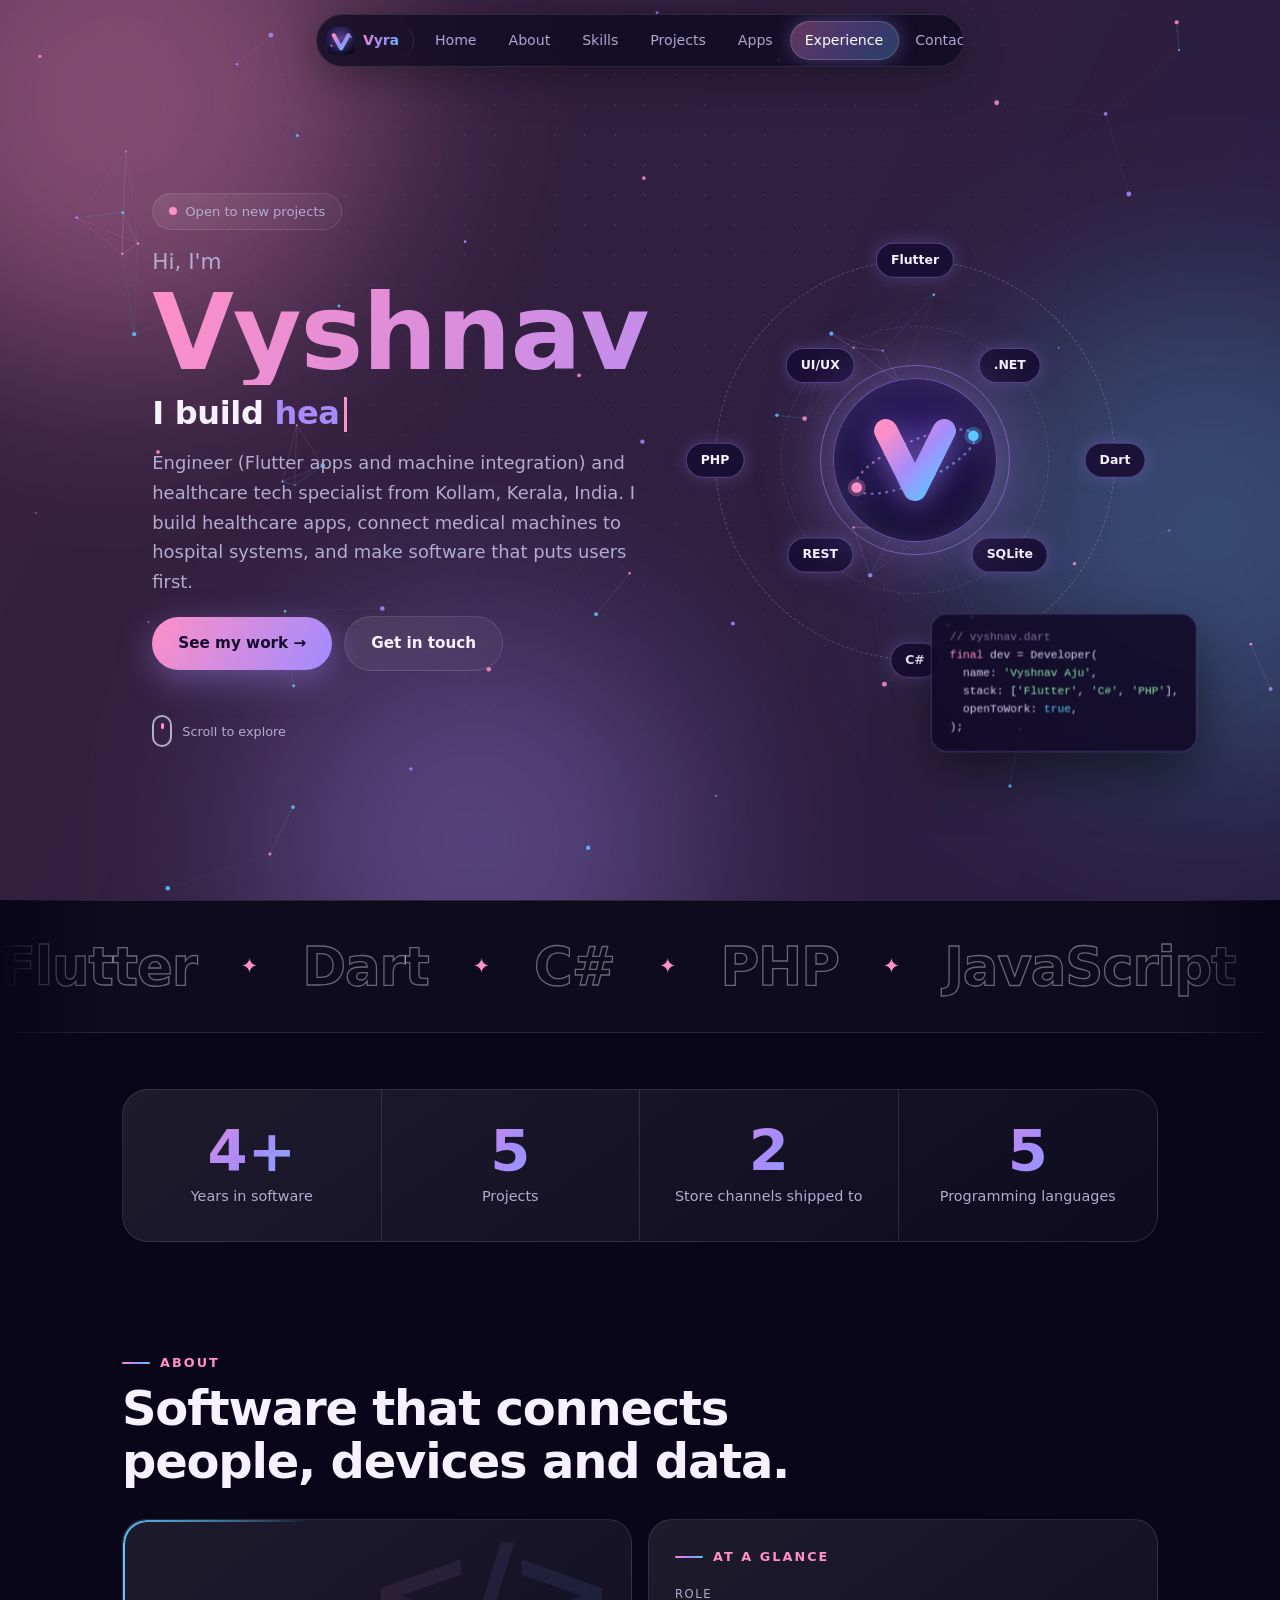
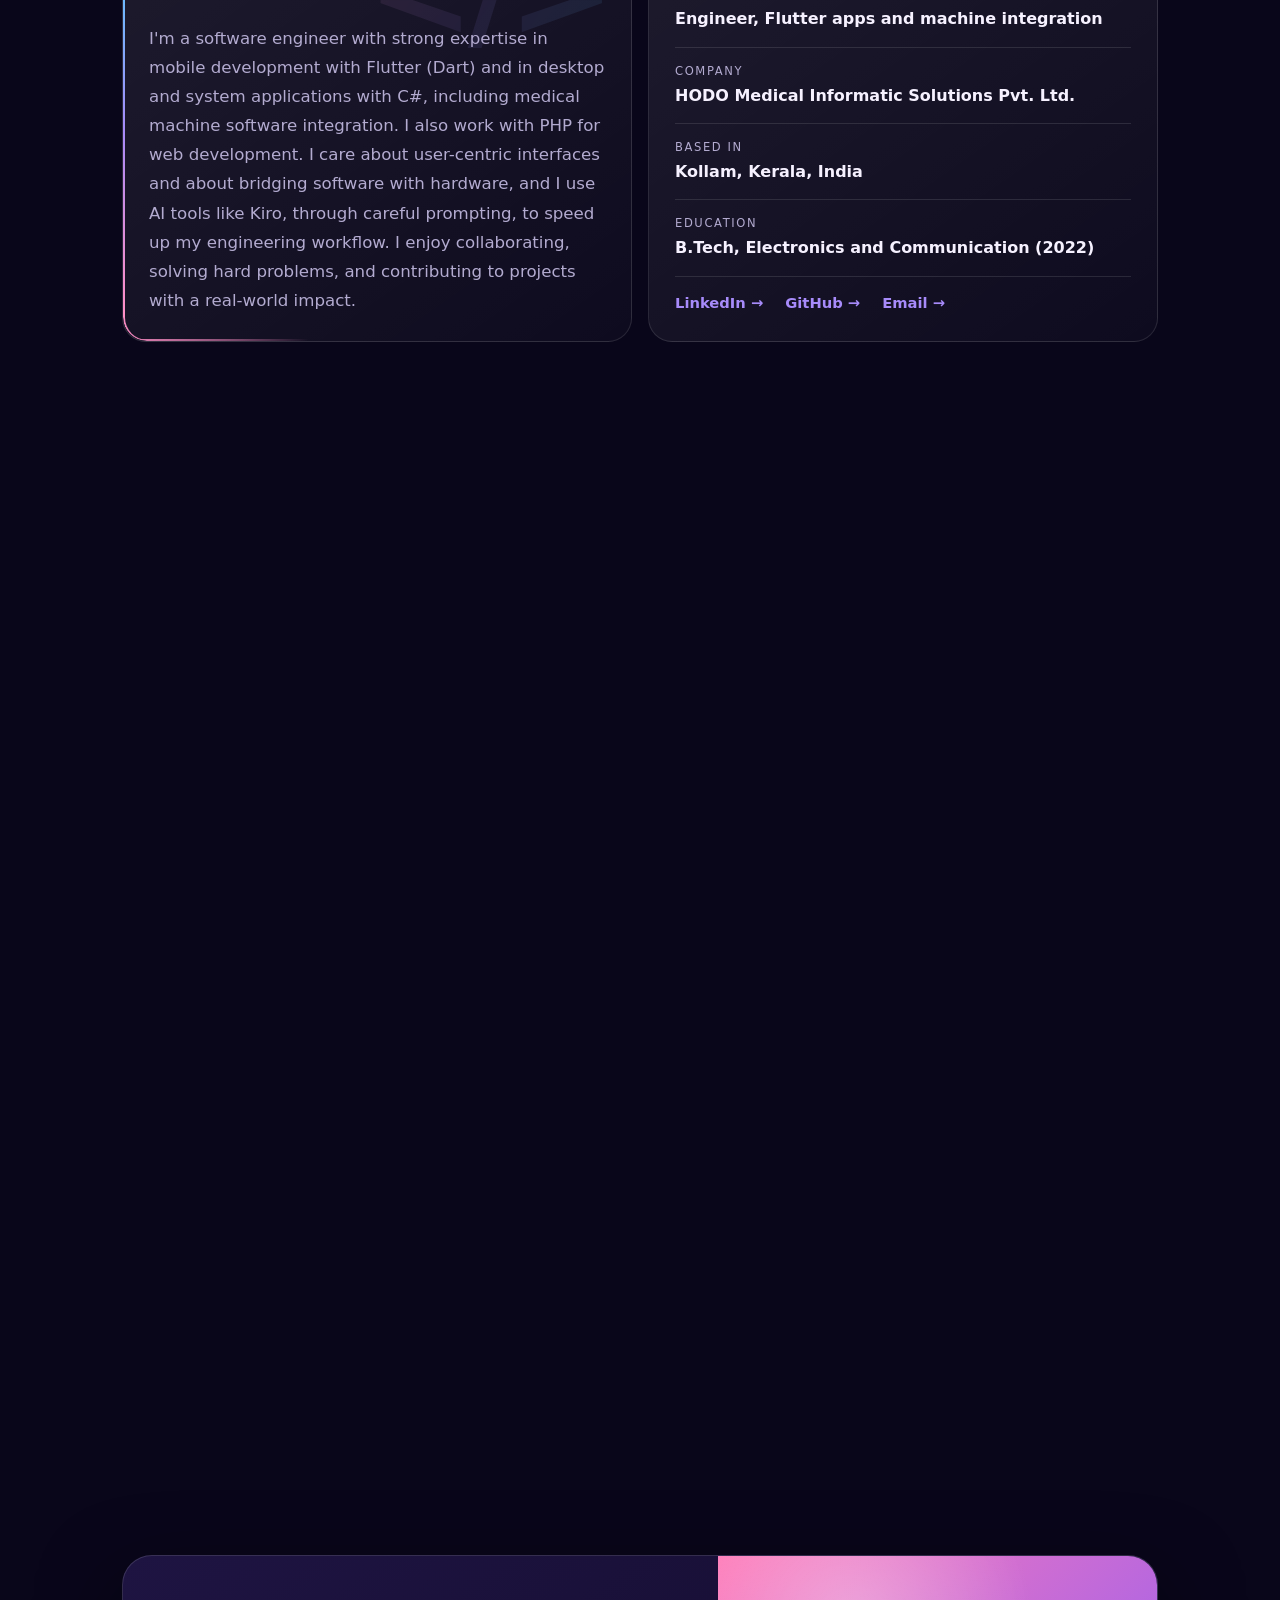
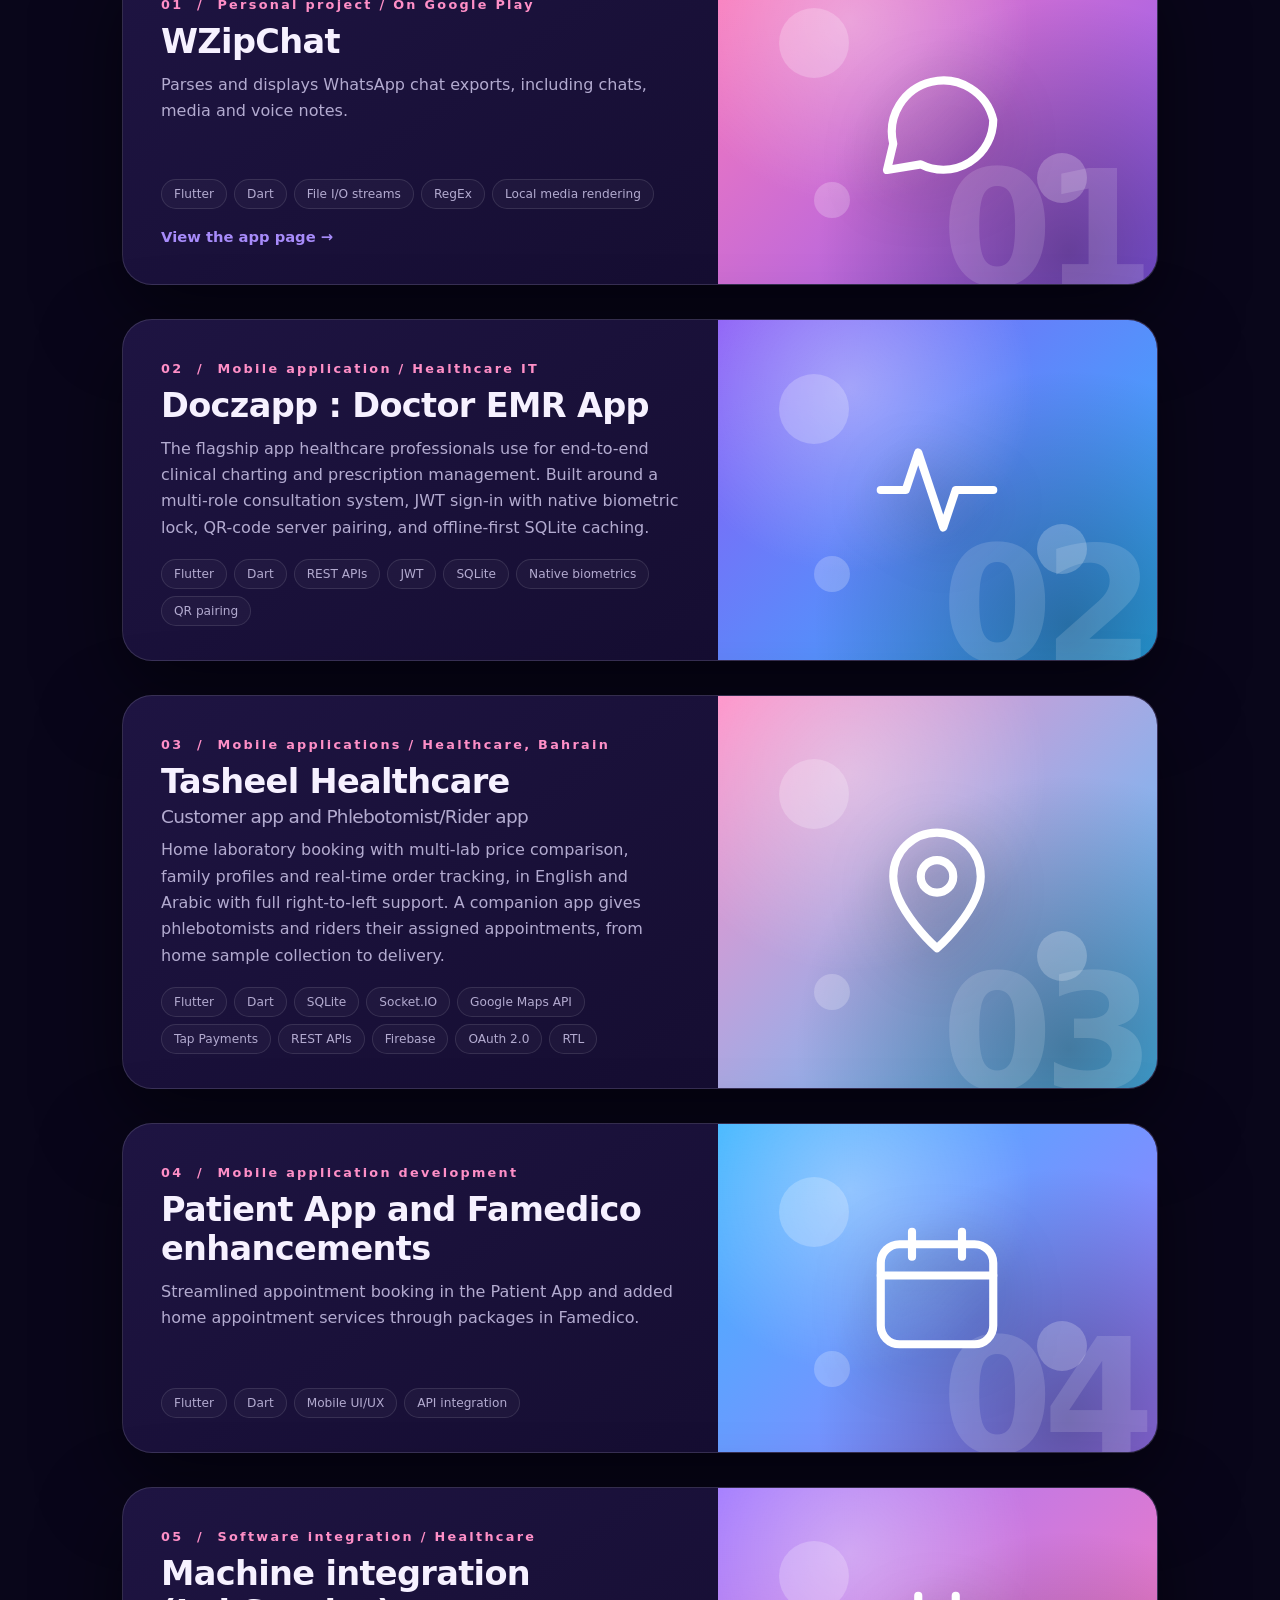
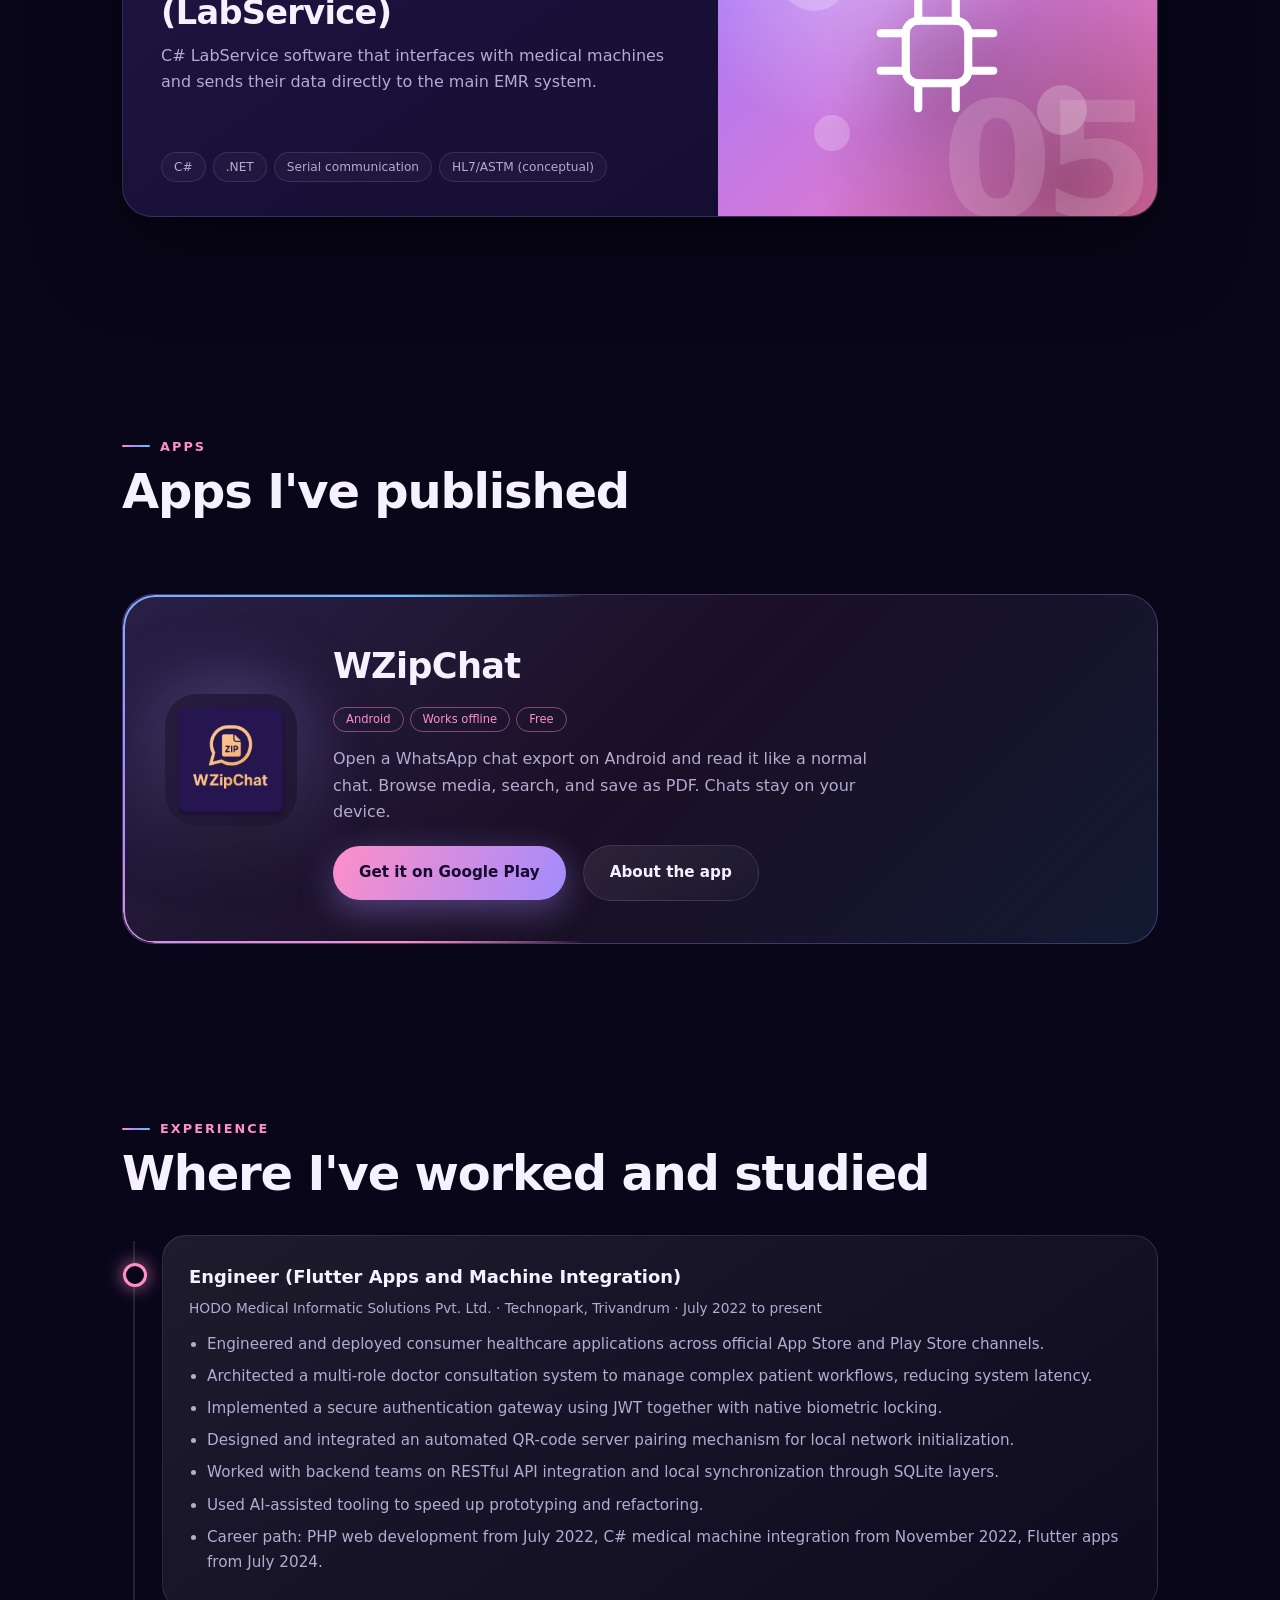
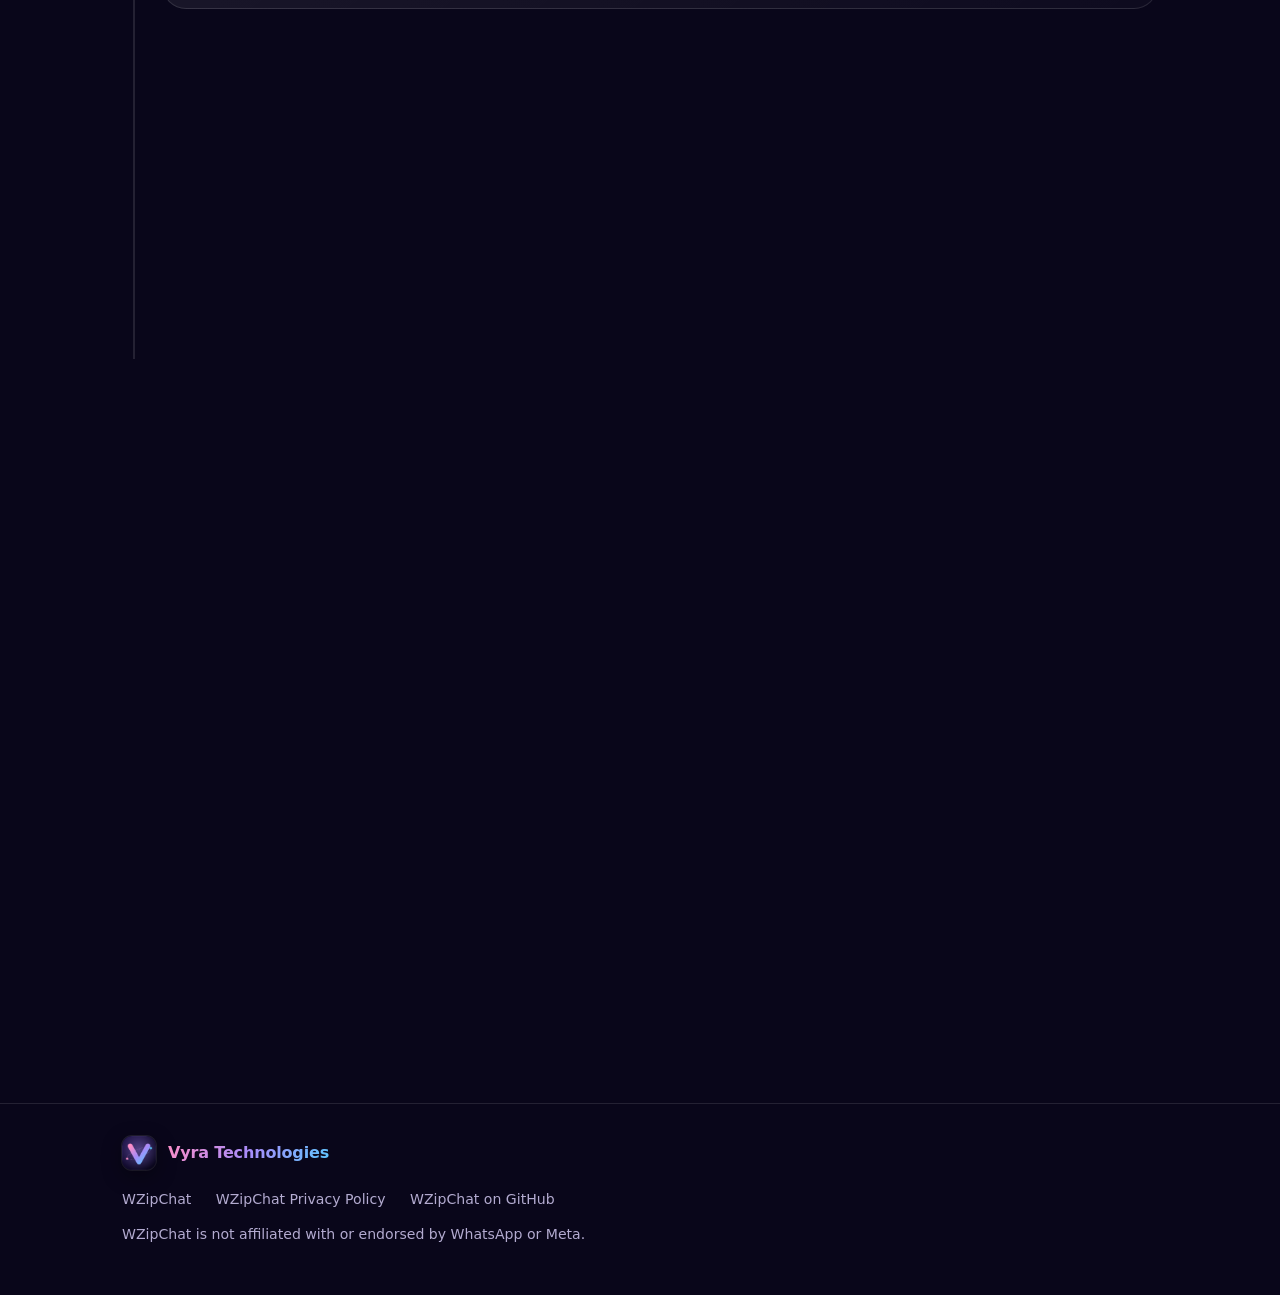
==== commit 48e2e553: "Update portfolio from resume: Doczapp : Doctor EMR App, Tasheel project, skills, experience, LinkedI" ====
--- a/index.html
+++ b/index.html
@@ -4,8 +4,8 @@
 <meta charset="utf-8">
 <meta name="viewport" content="width=device-width, initial-scale=1">
 <script>document.documentElement.classList.add('js')</script>
-<title>Vyshnav Aju | Android (Flutter) and C# Developer</title>
-<meta name="description" content="Vyshnav Aju: Android (Flutter) and C# developer from Kerala, India. Healthcare software, medical machine integration, and the WZipChat app.">
+<title>Vyshnav Aju | Engineer, Flutter Apps and Machine Integration</title>
+<meta name="description" content="Vyshnav Aju: engineer (Flutter apps and machine integration) and healthcare tech specialist from Kollam, Kerala. Doczapp, Tasheel, WZipChat and medical machine software.">
 <link rel="icon" href="/favicon.svg?v=2" type="image/svg+xml">
 <link rel="icon" href="/favicon.ico?v=2" sizes="any">
 <link rel="icon" type="image/png" sizes="32x32" href="/favicon-32.png?v=2">
@@ -27,6 +27,7 @@
   <a class="brand" href="/" aria-label="Vyra Technologies"><img src="/icon-192.png" alt="" width="28" height="28"><span>Vyra</span></a>
   <a href="#home" class="active">Home</a>
   <a href="#about">About</a>
+  <a href="#skills">Skills</a>
   <a href="#projects">Projects</a>
   <a href="#apps">Apps</a>
   <a href="#experience">Experience</a>
@@ -42,7 +43,7 @@
       <span class="line big"><span class="up" style="--l:2"><span class="grad">Vyshnav</span></span></span>
       <span class="line role"><span class="up" style="--l:4">I build <span class="typed" id="typed"></span></span></span>
     </h1>
-    <p class="lead up" style="--l:5">Android (Flutter) and C# developer from Kerala, India. I build healthcare software, connect medical machines to hospital systems, and make mobile apps that put users first.</p>
+    <p class="lead up" style="--l:5">Engineer (Flutter apps and machine integration) and healthcare tech specialist from Kollam, Kerala, India. I build healthcare apps, connect medical machines to hospital systems, and make software that puts users first.</p>
     <div class="up" style="--l:6"><a class="btn primary" href="#projects">See my work &rarr;</a><a class="btn ghost" href="#contact">Get in touch</a></div>
     <div class="scroll-hint up" style="--l:7"><div class="mouse"></div> Scroll to explore</div>
   </div>
@@ -62,15 +63,15 @@
 </div>
 </header>
 
-<div class="marquee" aria-hidden="true"><div class="track"><span>Flutter</span><em>&#10022;</em><span>Dart</span><em>&#10022;</em><span>C#</span><em>&#10022;</em><span>.NET</span><em>&#10022;</em><span>PHP</span><em>&#10022;</em><span>SQLite</span><em>&#10022;</em><span>REST APIs</span><em>&#10022;</em><span>Provider</span><em>&#10022;</em><span>UI/UX</span><em>&#10022;</em><span>Healthcare IT</span><em>&#10022;</em><span>Machine integration</span><em>&#10022;</em><span>Flutter</span><em>&#10022;</em><span>Dart</span><em>&#10022;</em><span>C#</span><em>&#10022;</em><span>.NET</span><em>&#10022;</em><span>PHP</span><em>&#10022;</em><span>SQLite</span><em>&#10022;</em><span>REST APIs</span><em>&#10022;</em><span>Provider</span><em>&#10022;</em><span>UI/UX</span><em>&#10022;</em><span>Healthcare IT</span><em>&#10022;</em><span>Machine integration</span><em>&#10022;</em></div></div>
+<div class="marquee" aria-hidden="true"><div class="track"><span>Flutter</span><em>&#10022;</em><span>Dart</span><em>&#10022;</em><span>C#</span><em>&#10022;</em><span>PHP</span><em>&#10022;</em><span>JavaScript</span><em>&#10022;</em><span>SQLite</span><em>&#10022;</em><span>Socket.IO</span><em>&#10022;</em><span>Firebase</span><em>&#10022;</em><span>REST APIs</span><em>&#10022;</em><span>JWT</span><em>&#10022;</em><span>OAuth 2.0</span><em>&#10022;</em><span>Biometrics</span><em>&#10022;</em><span>Healthcare IT</span><em>&#10022;</em><span>Machine integration</span><em>&#10022;</em><span>Flutter</span><em>&#10022;</em><span>Dart</span><em>&#10022;</em><span>C#</span><em>&#10022;</em><span>PHP</span><em>&#10022;</em><span>JavaScript</span><em>&#10022;</em><span>SQLite</span><em>&#10022;</em><span>Socket.IO</span><em>&#10022;</em><span>Firebase</span><em>&#10022;</em><span>REST APIs</span><em>&#10022;</em><span>JWT</span><em>&#10022;</em><span>OAuth 2.0</span><em>&#10022;</em><span>Biometrics</span><em>&#10022;</em><span>Healthcare IT</span><em>&#10022;</em><span>Machine integration</span><em>&#10022;</em></div></div>
 
 <main>
 <section class="tight"><div class="wrap">
   <div class="stats reveal">
     <div class="stat"><b data-since="2022-07" data-suffix="+">4+</b><span>Years in software</span></div>
-    <div class="stat"><b data-count="4">4</b><span>Projects built</span></div>
-    <div class="stat"><b data-count="1">1</b><span>App on Google Play</span></div>
-    <div class="stat"><b data-count="3">3</b><span>Core languages</span></div>
+    <div class="stat"><b data-count="5">5</b><span>Projects</span></div>
+    <div class="stat"><b data-count="2">2</b><span>Store channels shipped to</span></div>
+    <div class="stat"><b data-count="5">5</b><span>Programming languages</span></div>
   </div>
 </div></section>
 
@@ -78,13 +79,19 @@
   <div class="reveal"><span class="eyebrow">About</span><h2 class="split">Software that connects people, devices and data.</h2></div>
   <div class="bento" style="margin-top:30px">
     <div class="b b-bio spot gb reveal"><span class="deco">&lt;/&gt;</span>
-      <p>I'm a developer with strong expertise in Android development using Flutter (Dart) and in C# for desktop and service applications, including medical machine integration. I also have experience with PHP for web development. I'm passionate about user-centric applications and about integrating software with hardware. I work well in teams, like learning new skills, and enjoy hard problems. My goal is to contribute to meaningful projects that make a positive impact.</p>
+      <p>I'm a software engineer with strong expertise in mobile development with Flutter (Dart) and in desktop and system applications with C#, including medical machine software integration. I also work with PHP for web development. I care about user-centric interfaces and about bridging software with hardware, and I use AI tools like Kiro, through careful prompting, to speed up my engineering workflow. I enjoy collaborating, solving hard problems, and contributing to projects with a real-world impact.</p>
     </div>
-    <div class="b b-skill spot tilt reveal" style="--d:.05s"><div class="icon"><svg viewBox="0 0 24 24" fill="none" stroke="currentColor" stroke-width="1.8" stroke-linecap="round" stroke-linejoin="round" aria-hidden="true"><rect x="7" y="2" width="10" height="20" rx="2"/><path d="M11 18h2"/></svg></div><div><h4>Flutter and Dart</h4><small>Mobile</small></div></div>
-    <div class="b b-skill spot tilt reveal" style="--d:.12s"><div class="icon"><svg viewBox="0 0 24 24" fill="none" stroke="currentColor" stroke-width="1.8" stroke-linecap="round" stroke-linejoin="round" aria-hidden="true"><path d="m8 8-4 4 4 4M16 8l4 4-4 4M14 5l-4 14"/></svg></div><div><h4>C#</h4><small>Backend and desktop</small></div></div>
-    <div class="b b-skill spot tilt reveal" style="--d:.19s"><div class="icon"><svg viewBox="0 0 24 24" fill="none" stroke="currentColor" stroke-width="1.8" stroke-linecap="round" stroke-linejoin="round" aria-hidden="true"><circle cx="12" cy="12" r="9"/><path d="M3 12h18M12 3a14 14 0 0 1 0 18M12 3a14 14 0 0 0 0 18"/></svg></div><div><h4>PHP</h4><small>Backend</small></div></div>
-    <div class="b b-skill spot tilt reveal" style="--d:.26s"><div class="icon"><svg viewBox="0 0 24 24" fill="none" stroke="currentColor" stroke-width="1.8" stroke-linecap="round" stroke-linejoin="round" aria-hidden="true"><rect x="3" y="3" width="18" height="18" rx="3"/><path d="M3 9h18M9 21V9"/></svg></div><div><h4>UI/UX design principles</h4><small>Design</small></div></div>
+    <div class="b b-glance spot reveal" style="--d:.1s">
+      <span class="eyebrow">At a glance</span>
+      <dl><div><dt>Role</dt><dd>Engineer, Flutter apps and machine integration</dd></div><div><dt>Company</dt><dd>HODO Medical Informatic Solutions Pvt. Ltd.</dd></div><div><dt>Based in</dt><dd>Kollam, Kerala, India</dd></div><div><dt>Education</dt><dd>B.Tech, Electronics and Communication (2022)</dd></div></dl>
+      <div class="glinks"><a class="more" href="https://www.linkedin.com/in/vyshnav-aju-5790a51a9">LinkedIn &rarr;</a><a class="more" href="https://github.com/Vyshnav161">GitHub &rarr;</a><a class="more" href="mailto:vyshnav.897462@gmail.com">Email &rarr;</a></div>
+    </div>
   </div>
+</div></section>
+
+<section id="skills"><div class="wrap">
+  <div class="reveal"><span class="eyebrow">Skills</span><h2 class="split">What I work with</h2></div>
+  <div class="skills" style="margin-top:30px"><div class="card spot tilt reveal" style="--d:0.00s"><div class="icon"><svg viewBox="0 0 24 24" fill="none" stroke="currentColor" stroke-width="1.8" stroke-linecap="round" stroke-linejoin="round" aria-hidden="true"><path d="m8 8-4 4 4 4M16 8l4 4-4 4M14 5l-4 14"/></svg></div><h4>Languages and core</h4><div class="chips"><span>Dart</span><span>C#</span><span>PHP</span><span>JavaScript (ES6+)</span><span>SQL</span><span>HTML5</span><span>CSS3</span></div></div><div class="card spot tilt reveal" style="--d:0.06s"><div class="icon"><svg viewBox="0 0 24 24" fill="none" stroke="currentColor" stroke-width="1.8" stroke-linecap="round" stroke-linejoin="round" aria-hidden="true"><path d="m12 3 9 5-9 5-9-5z"/><path d="m3 13 9 5 9-5"/></svg></div><h4>Frameworks and APIs</h4><div class="chips"><span>Flutter (iOS and Android)</span><span>Android SDK</span><span>RESTful web APIs</span><span>API integration</span></div></div><div class="card spot tilt reveal" style="--d:0.12s"><div class="icon"><svg viewBox="0 0 24 24" fill="none" stroke="currentColor" stroke-width="1.8" stroke-linecap="round" stroke-linejoin="round" aria-hidden="true"><ellipse cx="12" cy="5.5" rx="8" ry="3"/><path d="M4 5.5v6c0 1.7 3.6 3 8 3s8-1.3 8-3v-6M4 11.5v6c0 1.7 3.6 3 8 3s8-1.3 8-3v-6"/></svg></div><h4>Databases and sockets</h4><div class="chips"><span>SQLite (offline caching)</span><span>Socket.IO</span><span>Firebase</span><span>PostgreSQL</span></div></div><div class="card spot tilt reveal" style="--d:0.18s"><div class="icon"><svg viewBox="0 0 24 24" fill="none" stroke="currentColor" stroke-width="1.8" stroke-linecap="round" stroke-linejoin="round" aria-hidden="true"><path d="M12 3l8 3v6c0 5-3.4 8-8 9-4.6-1-8-4-8-9V6z"/><path d="m9 12 2 2 4-4"/></svg></div><h4>Security and payments</h4><div class="chips"><span>JWT session management</span><span>OAuth 2.0</span><span>Native biometrics</span><span>Tap Payments</span></div></div><div class="card spot tilt reveal" style="--d:0.24s"><div class="icon"><svg viewBox="0 0 24 24" fill="none" stroke="currentColor" stroke-width="1.8" stroke-linecap="round" stroke-linejoin="round" aria-hidden="true"><path d="M14.7 6.3a4 4 0 0 0-5.4 5.4L3 18l3 3 6.3-6.3a4 4 0 0 0 5.4-5.4l-2.6 2.6-2.4-.6-.6-2.4z"/></svg></div><h4>Tools and AI platforms</h4><div class="chips"><span>AI prompting (Kiro)</span><span>Git</span><span>GitHub</span><span>Postman</span><span>Android Studio</span><span>VS Code</span><span>App Store and Play Store deployment</span></div></div><div class="card spot tilt reveal" style="--d:0.30s"><div class="icon"><svg viewBox="0 0 24 24" fill="none" stroke="currentColor" stroke-width="1.8" stroke-linecap="round" stroke-linejoin="round" aria-hidden="true"><rect x="7" y="7" width="10" height="10" rx="2"/><path d="M9 3v4M15 3v4M9 17v4M15 17v4M3 9h4M3 15h4M17 9h4M17 15h4"/></svg></div><h4>Core competencies</h4><div class="chips"><span>Medical machine integration</span><span>Hardware-software interfacing</span><span>Local file parsing</span><span>RTL localization</span></div></div></div>
 </div></section>
 
 <section id="projects"><div class="wrap">
@@ -92,20 +99,24 @@
   <p class="sub reveal" style="--d:.1s">From my job and from personal projects. Keep scrolling, the cards stack.</p>
   <div class="stack">
   <article class="pcard spot" style="--i:0">
-    <div class="pc-body"><span class="pnum">01 &nbsp;/&nbsp; Personal project / On Google Play</span><h3>WZipChat</h3><p>Parses and displays WhatsApp chat exports, including chats, media and voice notes.</p><div class="chips"><span>Flutter</span><span>Dart</span><span>File parsing</span><span>Data extraction</span><span>UI/UX design</span></div><a class="more" href="/wzipchat/">View the app page &rarr;</a></div>
+    <div class="pc-body"><span class="pnum">01 &nbsp;/&nbsp; Personal project / On Google Play</span><h3>WZipChat</h3><p>Parses and displays WhatsApp chat exports, including chats, media and voice notes.</p><div class="chips"><span>Flutter</span><span>Dart</span><span>File I/O streams</span><span>RegEx</span><span>Local media rendering</span></div><a class="more" href="/wzipchat/">View the app page &rarr;</a></div>
     <div class="pv v1"><i class="orb o1"></i><i class="orb o2"></i><i class="orb o3"></i><svg viewBox="0 0 24 24" fill="none" stroke="currentColor" stroke-width="1.8" stroke-linecap="round" stroke-linejoin="round" aria-hidden="true"><path d="M21 12a8 8 0 0 1-11.6 7.1L4 20l1-4.2A8 8 0 1 1 21 12z"/></svg><span class="big">01</span></div>
   </article>
   <article class="pcard spot" style="--i:1">
-    <div class="pc-body"><span class="pnum">02 &nbsp;/&nbsp; Mobile application / Healthcare IT</span><h3>Doctor Task App <small style="font-weight:500;color:var(--muted);font-size:.6em">(HODO Doctor Console)</small></h3><p>Cross-platform mobile EMR app for physicians to manage consultations, documentation and care workflows on the go.</p><div class="chips"><span>Flutter</span><span>Dart</span><span>Provider</span><span>SQLite</span><span>JWT</span><span>Biometrics</span><span>QR scanning</span><span>fl_chart</span></div></div>
+    <div class="pc-body"><span class="pnum">02 &nbsp;/&nbsp; Mobile application / Healthcare IT</span><h3>Doczapp : Doctor EMR App</h3><p>The flagship app healthcare professionals use for end-to-end clinical charting and prescription management. Built around a multi-role consultation system, JWT sign-in with native biometric lock, QR-code server pairing, and offline-first SQLite caching.</p><div class="chips"><span>Flutter</span><span>Dart</span><span>REST APIs</span><span>JWT</span><span>SQLite</span><span>Native biometrics</span><span>QR pairing</span></div></div>
     <div class="pv v2"><i class="orb o1"></i><i class="orb o2"></i><i class="orb o3"></i><svg viewBox="0 0 24 24" fill="none" stroke="currentColor" stroke-width="1.8" stroke-linecap="round" stroke-linejoin="round" aria-hidden="true"><path d="M3 12h4l2-6 4 12 2-6h6"/></svg><span class="big">02</span></div>
   </article>
   <article class="pcard spot" style="--i:2">
-    <div class="pc-body"><span class="pnum">03 &nbsp;/&nbsp; Mobile application development</span><h3>Patient App and Famedico enhancements</h3><p>Streamlined appointment booking in the Patient App and added home appointment services through packages in Famedico.</p><div class="chips"><span>Flutter</span><span>Dart</span><span>Mobile UI/UX</span><span>API integration</span></div></div>
-    <div class="pv v3"><i class="orb o1"></i><i class="orb o2"></i><i class="orb o3"></i><svg viewBox="0 0 24 24" fill="none" stroke="currentColor" stroke-width="1.8" stroke-linecap="round" stroke-linejoin="round" aria-hidden="true"><rect x="3" y="5" width="18" height="16" rx="3"/><path d="M8 3v4M16 3v4M3 10h18"/></svg><span class="big">03</span></div>
+    <div class="pc-body"><span class="pnum">03 &nbsp;/&nbsp; Mobile applications / Healthcare, Bahrain</span><h3>Tasheel Healthcare <small style="font-weight:500;color:var(--muted);font-size:.55em">Customer app and Phlebotomist/Rider app</small></h3><p>Home laboratory booking with multi-lab price comparison, family profiles and real-time order tracking, in English and Arabic with full right-to-left support. A companion app gives phlebotomists and riders their assigned appointments, from home sample collection to delivery.</p><div class="chips"><span>Flutter</span><span>Dart</span><span>SQLite</span><span>Socket.IO</span><span>Google Maps API</span><span>Tap Payments</span><span>REST APIs</span><span>Firebase</span><span>OAuth 2.0</span><span>RTL</span></div></div>
+    <div class="pv v3"><i class="orb o1"></i><i class="orb o2"></i><i class="orb o3"></i><svg viewBox="0 0 24 24" fill="none" stroke="currentColor" stroke-width="1.8" stroke-linecap="round" stroke-linejoin="round" aria-hidden="true"><path d="M12 21s-7-6.2-7-11.5a7 7 0 0 1 14 0C19 14.8 12 21 12 21z"/><circle cx="12" cy="9.5" r="2.6"/></svg><span class="big">03</span></div>
   </article>
   <article class="pcard spot" style="--i:3">
-    <div class="pc-body"><span class="pnum">04 &nbsp;/&nbsp; Software integration / Healthcare</span><h3>Machine integration (LabService)</h3><p>C# LabService software that interfaces with medical machines and sends their data directly to the main EMR system.</p><div class="chips"><span>C#</span><span>.NET</span><span>Serial communication</span><span>HL7/ASTM (conceptual)</span></div></div>
-    <div class="pv v4"><i class="orb o1"></i><i class="orb o2"></i><i class="orb o3"></i><svg viewBox="0 0 24 24" fill="none" stroke="currentColor" stroke-width="1.8" stroke-linecap="round" stroke-linejoin="round" aria-hidden="true"><rect x="7" y="7" width="10" height="10" rx="2"/><path d="M9 3v4M15 3v4M9 17v4M15 17v4M3 9h4M3 15h4M17 9h4M17 15h4"/></svg><span class="big">04</span></div>
+    <div class="pc-body"><span class="pnum">04 &nbsp;/&nbsp; Mobile application development</span><h3>Patient App and Famedico enhancements</h3><p>Streamlined appointment booking in the Patient App and added home appointment services through packages in Famedico.</p><div class="chips"><span>Flutter</span><span>Dart</span><span>Mobile UI/UX</span><span>API integration</span></div></div>
+    <div class="pv v4"><i class="orb o1"></i><i class="orb o2"></i><i class="orb o3"></i><svg viewBox="0 0 24 24" fill="none" stroke="currentColor" stroke-width="1.8" stroke-linecap="round" stroke-linejoin="round" aria-hidden="true"><rect x="3" y="5" width="18" height="16" rx="3"/><path d="M8 3v4M16 3v4M3 10h18"/></svg><span class="big">04</span></div>
+  </article>
+  <article class="pcard spot" style="--i:4">
+    <div class="pc-body"><span class="pnum">05 &nbsp;/&nbsp; Software integration / Healthcare</span><h3>Machine integration (LabService)</h3><p>C# LabService software that interfaces with medical machines and sends their data directly to the main EMR system.</p><div class="chips"><span>C#</span><span>.NET</span><span>Serial communication</span><span>HL7/ASTM (conceptual)</span></div></div>
+    <div class="pv v5"><i class="orb o1"></i><i class="orb o2"></i><i class="orb o3"></i><svg viewBox="0 0 24 24" fill="none" stroke="currentColor" stroke-width="1.8" stroke-linecap="round" stroke-linejoin="round" aria-hidden="true"><rect x="7" y="7" width="10" height="10" rx="2"/><path d="M9 3v4M15 3v4M9 17v4M15 17v4M3 9h4M3 15h4M17 9h4M17 15h4"/></svg><span class="big">05</span></div>
   </article>
   </div>
 </div></section>
@@ -130,13 +141,16 @@
   <div class="timeline" id="timeline" style="margin-top:34px">
     <div class="fill" id="fill"></div>
     <div class="tl reveal"><div class="card spot">
-      <h4>Engineer</h4>
-      <span class="when">HODO Medical Informatic Solutions Pvt. Ltd. &middot; July 2022 to present</span>
+      <h4>Engineer (Flutter Apps and Machine Integration)</h4>
+      <span class="when">HODO Medical Informatic Solutions Pvt. Ltd. &middot; Technopark, Trivandrum &middot; July 2022 to present</span>
       <ul>
-        <li>Began as a junior developer working in PHP, creating new pages and changing existing features of the main software.</li>
-        <li>Moved to C# in November 2022 for medical machine integration, implementing and customizing software for clients based on their medical equipment.</li>
-        <li>Expanded into Android (Flutter) development from July 2024, building patient-facing apps for hospital and home appointment booking.</li>
-        <li>Worked on changes and improvements to the existing Famedico app (Flutter).</li>
+        <li>Engineered and deployed consumer healthcare applications across official App Store and Play Store channels.</li>
+        <li>Architected a multi-role doctor consultation system to manage complex patient workflows, reducing system latency.</li>
+        <li>Implemented a secure authentication gateway using JWT together with native biometric locking.</li>
+        <li>Designed and integrated an automated QR-code server pairing mechanism for local network initialization.</li>
+        <li>Worked with backend teams on RESTful API integration and local synchronization through SQLite layers.</li>
+        <li>Used AI-assisted tooling to speed up prototyping and refactoring.</li>
+        <li>Career path: PHP web development from July 2022, C# medical machine integration from November 2022, Flutter apps from July 2024.</li>
       </ul>
     </div></div>
     <div class="tl reveal" style="--d:.1s"><div class="card spot">
@@ -161,6 +175,7 @@
     <p class="sub">I'm open to new projects, ideas and opportunities to be part of your vision.</p>
     <a class="btn primary" href="mailto:vyshnav.897462@gmail.com">vyshnav.897462@gmail.com</a>
     <button class="btn ghost" type="button" data-copy="vyshnav.897462@gmail.com">Copy email</button>
+    <a class="btn ghost" href="https://www.linkedin.com/in/vyshnav-aju-5790a51a9">LinkedIn</a>
     <a class="btn ghost" href="https://github.com/Vyshnav161">GitHub</a>
   </div>
 </div></section>
--- a/style.css
+++ b/style.css
@@ -328,3 +328,19 @@
 /* hero core = brand mark */
 .orbit .core{background:radial-gradient(circle at 50% 38%,#33206f,#0f0a2b 72%);border:1.5px solid rgba(167,139,250,.55);box-shadow:0 0 70px rgba(167,139,250,.5),inset 0 0 36px rgba(167,139,250,.28);padding:0}
 .orbit .core svg{width:100%;height:100%;display:block;filter:drop-shadow(0 4px 14px rgba(167,139,250,.45))}
+
+/* resume update */
+.v5{--c1:#a078ff;--c2:#ff7ab8}
+.b-glance{grid-column:span 2;grid-row:span 2;display:flex;flex-direction:column;min-height:380px}
+.b-glance dl{margin:18px 0 0;display:grid;gap:14px}
+.b-glance dl div{padding-bottom:14px;border-bottom:1px solid var(--line)}
+.b-glance dt{font-size:.72rem;letter-spacing:.14em;text-transform:uppercase;color:var(--muted);margin-bottom:2px}
+.b-glance dd{margin:0;font-weight:600}
+.glinks{margin-top:auto;padding-top:14px;display:flex;flex-wrap:wrap;gap:6px 22px}
+.glinks .more{margin-top:0}
+.skills{display:grid;grid-template-columns:repeat(3,1fr);gap:16px}
+.skills .card{display:flex;flex-direction:column}
+.skills .chips{margin-top:12px}
+.pc-body h3 small{display:block;margin-top:4px}
+@media(max-width:1000px){.b-glance{grid-column:span 2;grid-row:auto;min-height:0}.skills{grid-template-columns:repeat(2,1fr)}}
+@media(max-width:560px){.b-glance{grid-column:auto}.skills{grid-template-columns:1fr}}
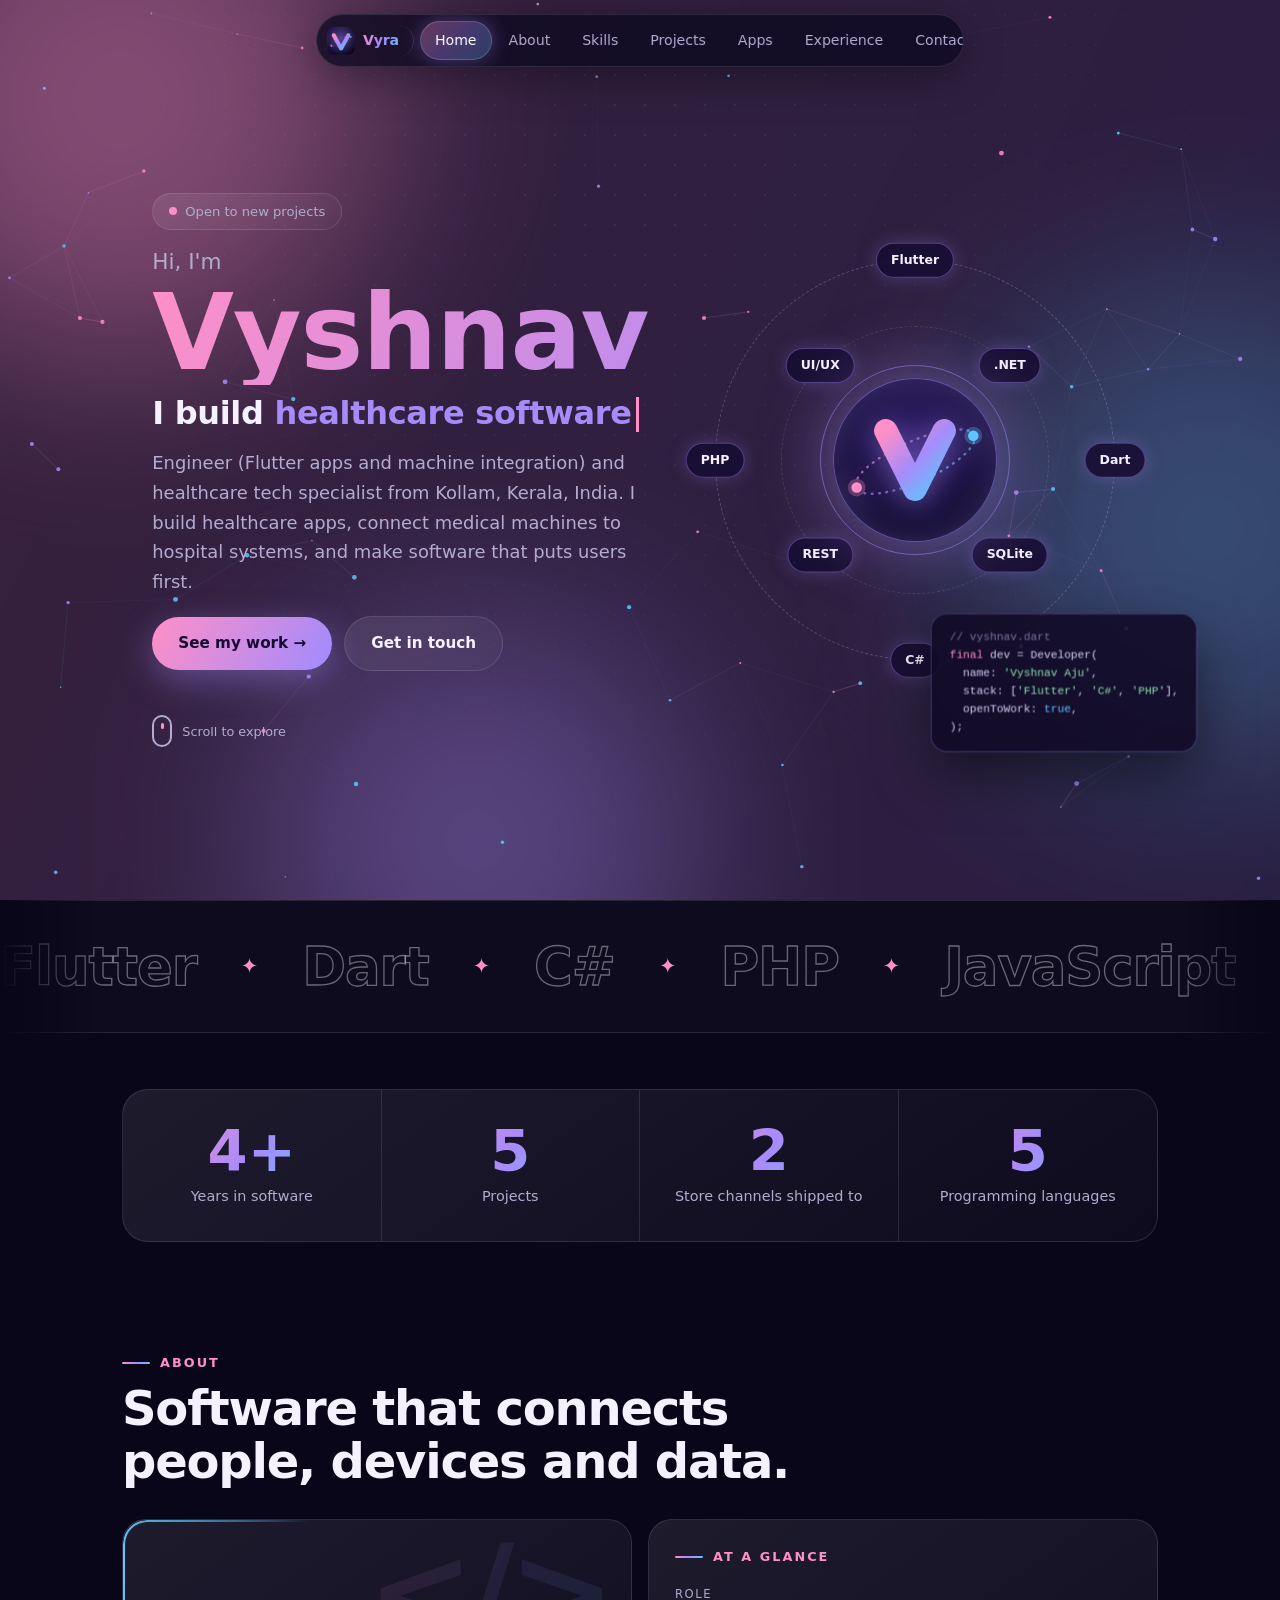
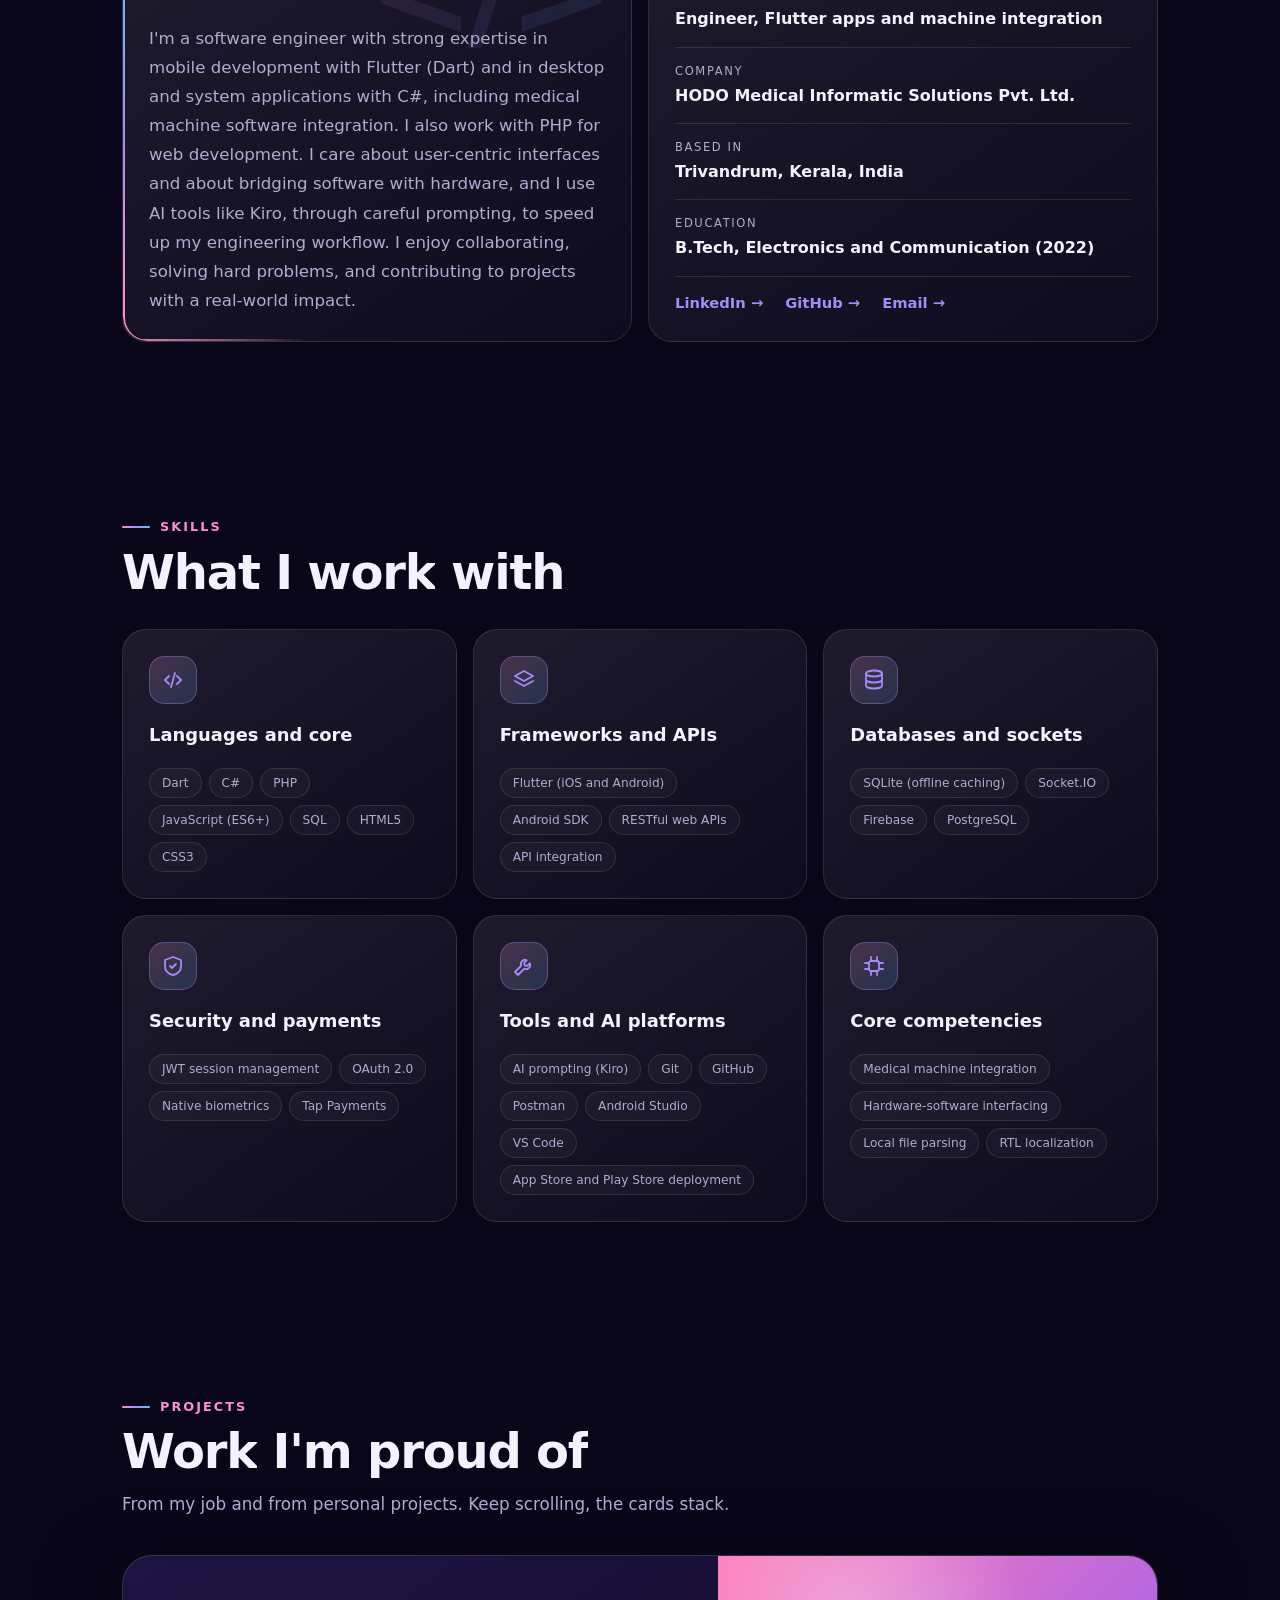
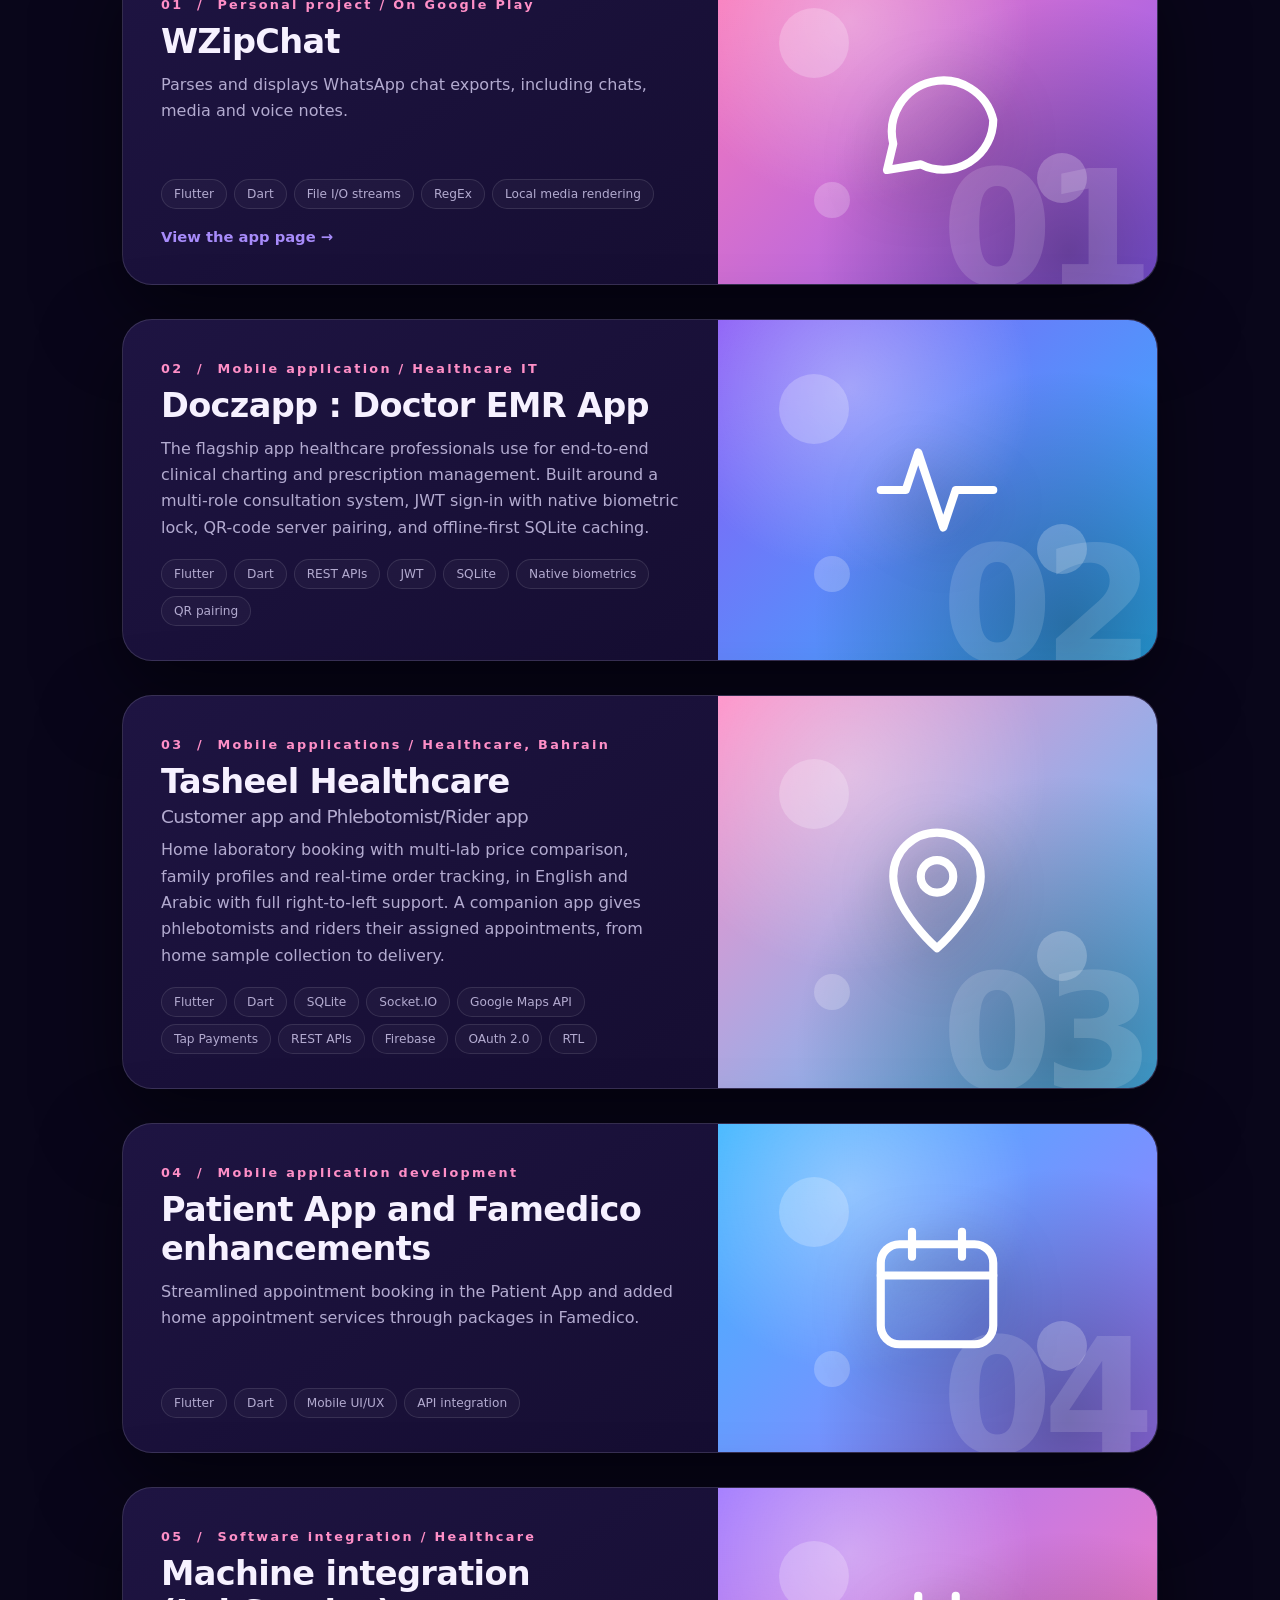
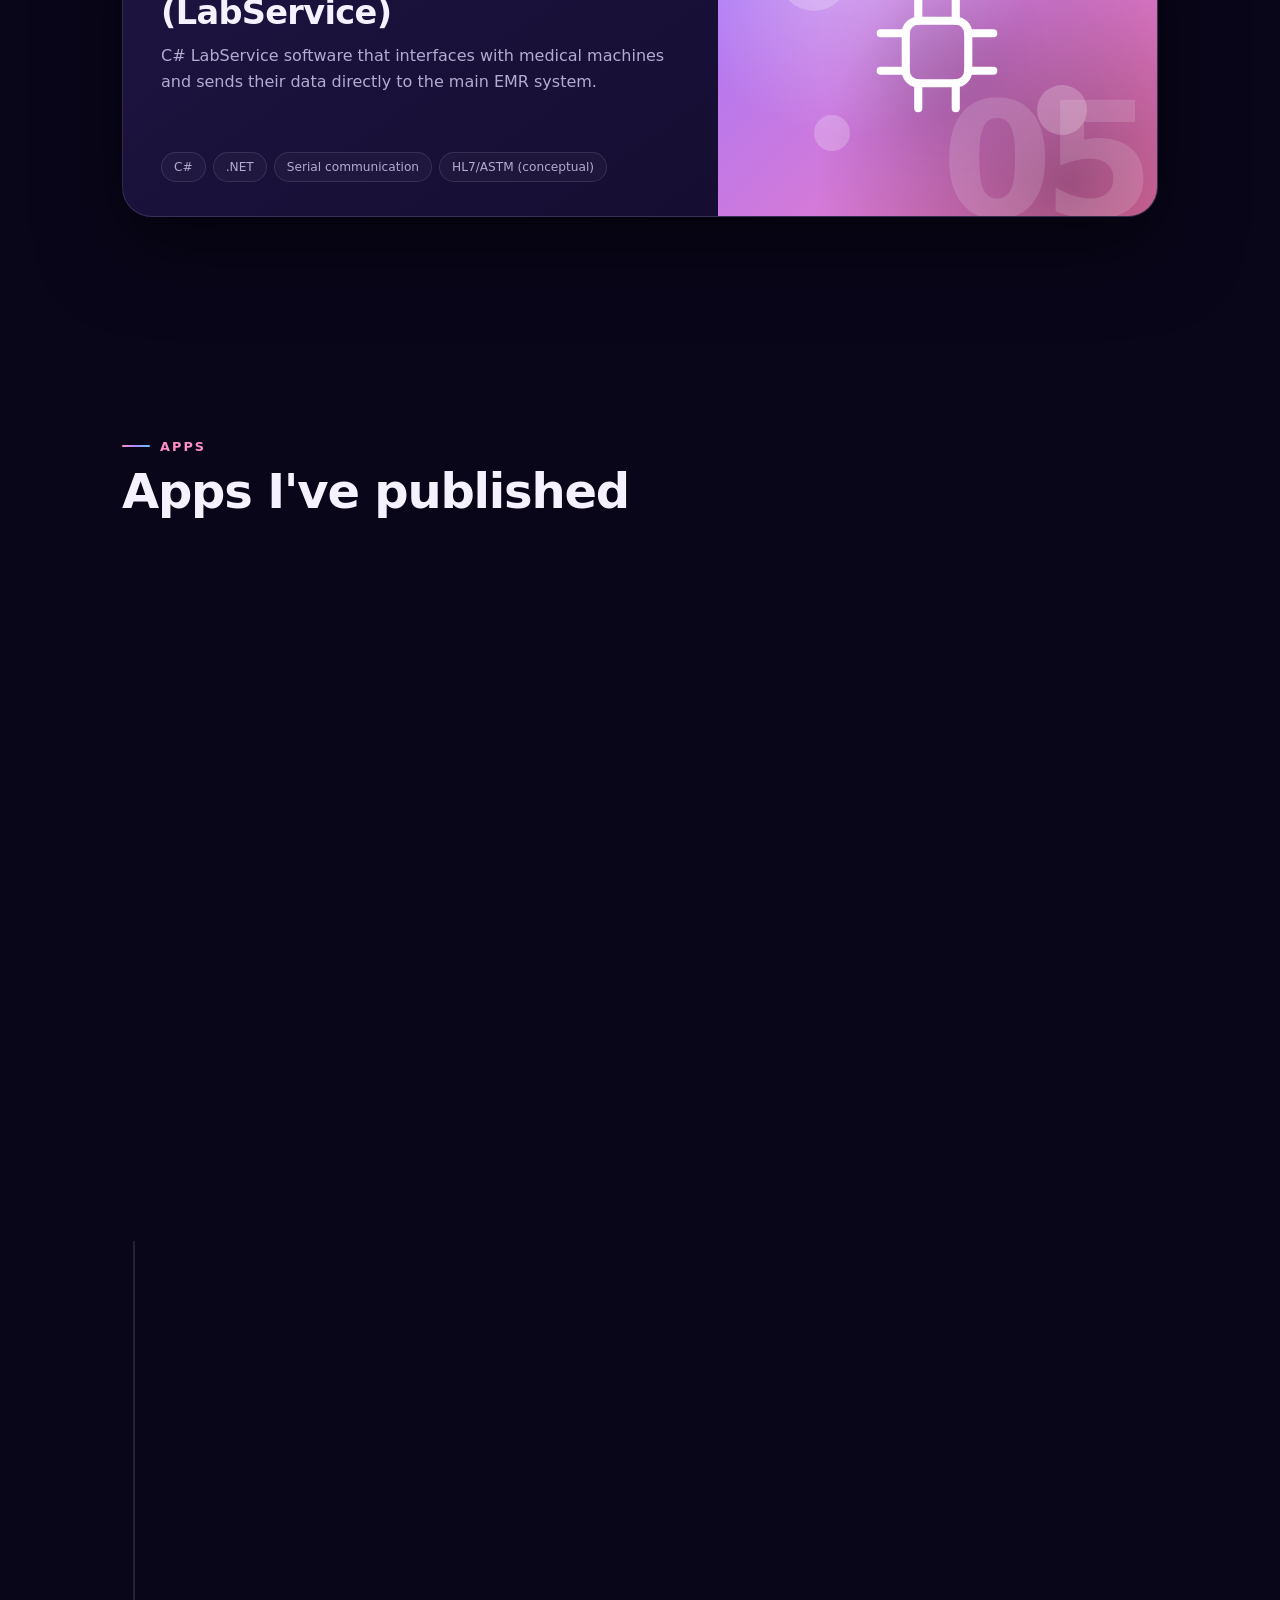
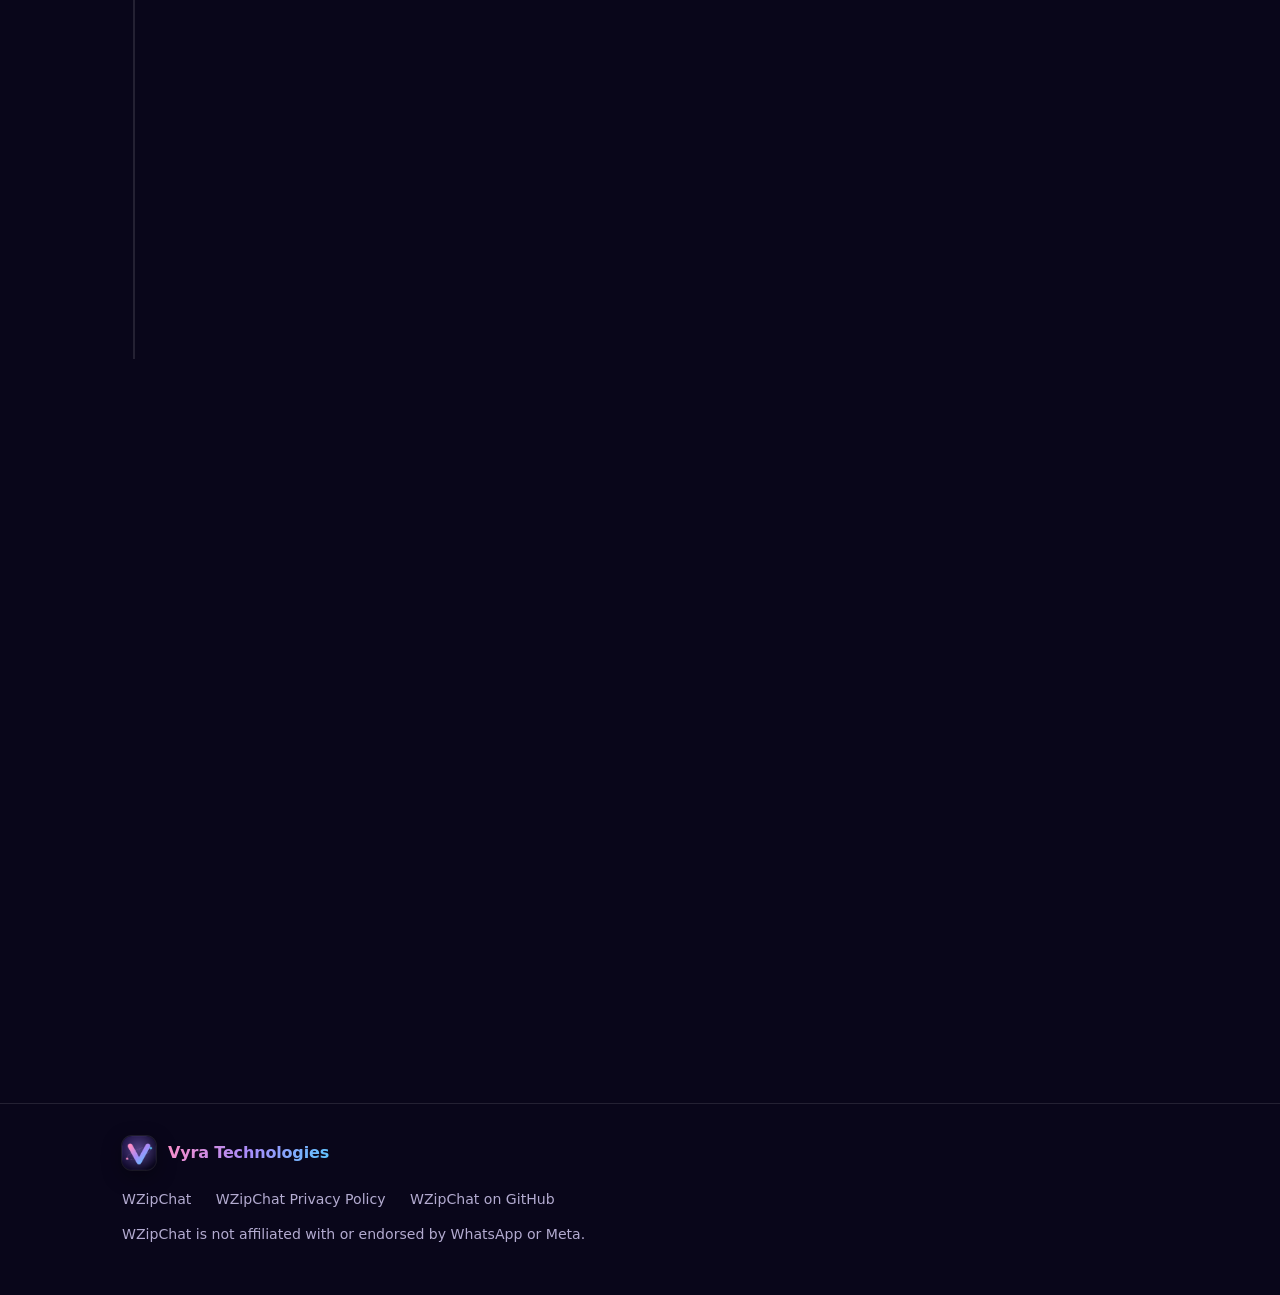
==== commit a9b8b9bb: "Update location from Kollam to Trivandrum" ====
--- a/index.html
+++ b/index.html
@@ -83,7 +83,7 @@
     </div>
     <div class="b b-glance spot reveal" style="--d:.1s">
       <span class="eyebrow">At a glance</span>
-      <dl><div><dt>Role</dt><dd>Engineer, Flutter apps and machine integration</dd></div><div><dt>Company</dt><dd>HODO Medical Informatic Solutions Pvt. Ltd.</dd></div><div><dt>Based in</dt><dd>Kollam, Kerala, India</dd></div><div><dt>Education</dt><dd>B.Tech, Electronics and Communication (2022)</dd></div></dl>
+      <dl><div><dt>Role</dt><dd>Engineer, Flutter apps and machine integration</dd></div><div><dt>Company</dt><dd>HODO Medical Informatic Solutions Pvt. Ltd.</dd></div><div><dt>Based in</dt><dd>Trivandrum, Kerala, India</dd></div><div><dt>Education</dt><dd>B.Tech, Electronics and Communication (2022)</dd></div></dl>
       <div class="glinks"><a class="more" href="https://www.linkedin.com/in/vyshnav-aju-5790a51a9">LinkedIn &rarr;</a><a class="more" href="https://github.com/Vyshnav161">GitHub &rarr;</a><a class="more" href="mailto:vyshnav.897462@gmail.com">Email &rarr;</a></div>
     </div>
   </div>
--- a/style.css
+++ b/style.css
@@ -21,8 +21,8 @@
 .grain{position:absolute;inset:0;background-image:radial-gradient(rgba(255,255,255,.07) 1px,transparent 1px);background-size:30px 30px;mask-image:radial-gradient(ellipse at 50% 15%,#000,transparent 75%);-webkit-mask-image:radial-gradient(ellipse at 50% 15%,#000,transparent 75%)}
 #fx{position:fixed;inset:0;z-index:0;pointer-events:none}
 #glow{position:fixed;left:0;top:0;width:520px;height:520px;border-radius:50%;background:radial-gradient(circle,rgba(167,139,250,.24),rgba(255,143,199,.1) 42%,transparent 70%);pointer-events:none;z-index:0;opacity:0;transition:opacity .5s;will-change:transform}
-#ring{position:fixed;left:0;top:0;width:36px;height:36px;border:1.5px solid rgba(255,143,199,.75);border-radius:50%;pointer-events:none;z-index:250;opacity:0;transition:width .25s,height .25s,margin .25s,background .25s,opacity .3s;will-change:transform}
-#ring.big{width:66px;height:66px;margin:-15px 0 0 -15px;background:rgba(167,139,250,.14);border-color:rgba(92,200,255,.8)}
+#ring{position:fixed;left:0;top:0;width:20px;height:20px;border:1.5px solid rgba(255,143,199,.75);border-radius:50%;pointer-events:none;z-index:250;opacity:0;transition:width .25s,height .25s,margin .25s,background .25s,opacity .3s;will-change:transform}
+#ring.big{width:40px;height:40px;margin:-10px 0 0 -10px;background:rgba(167,139,250,.14);border-color:rgba(92,200,255,.8)}
 body.moved #glow,body.moved #ring{opacity:1}
 #toast{position:fixed;left:50%;bottom:28px;transform:translate(-50%,30px);padding:12px 20px;border-radius:999px;background:rgba(20,12,44,.95);border:1px solid rgba(167,139,250,.5);font-size:.9rem;opacity:0;pointer-events:none;transition:.35s;z-index:400}
 #toast.show{opacity:1;transform:translate(-50%,0)}
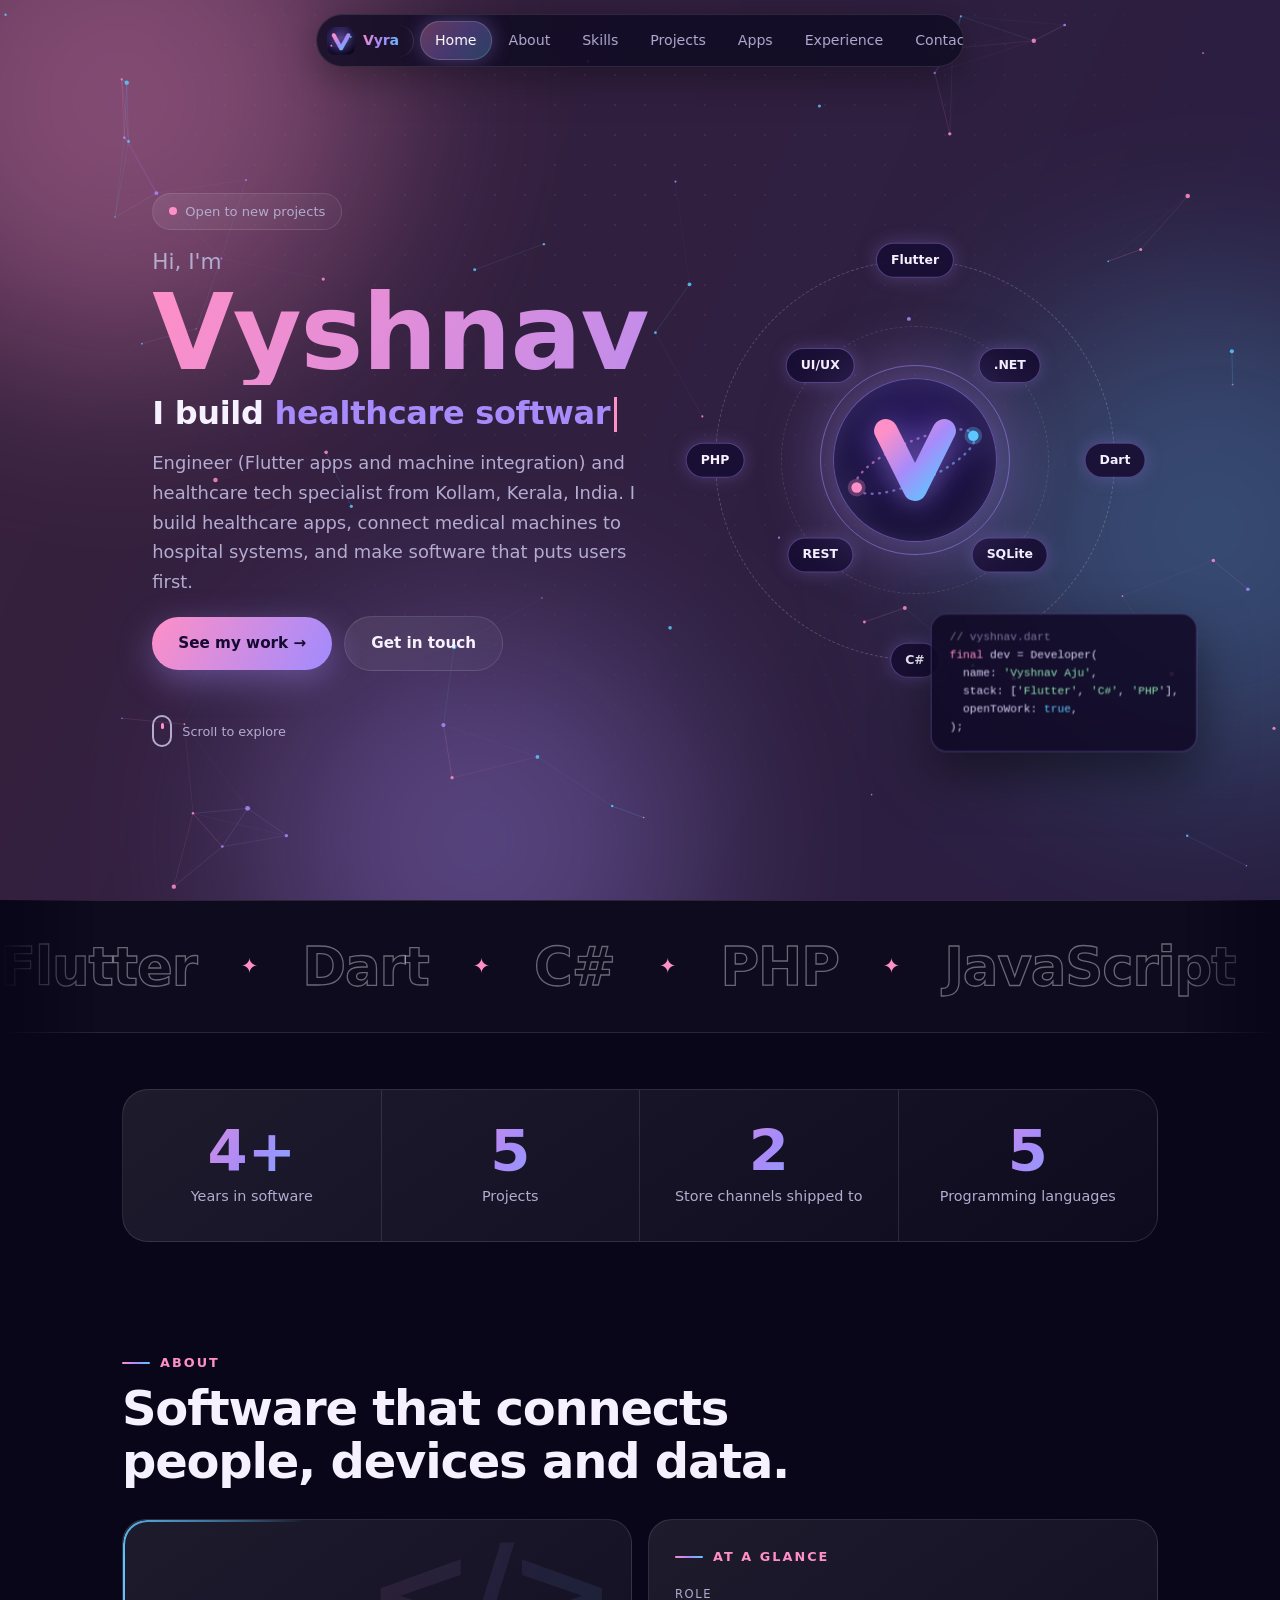
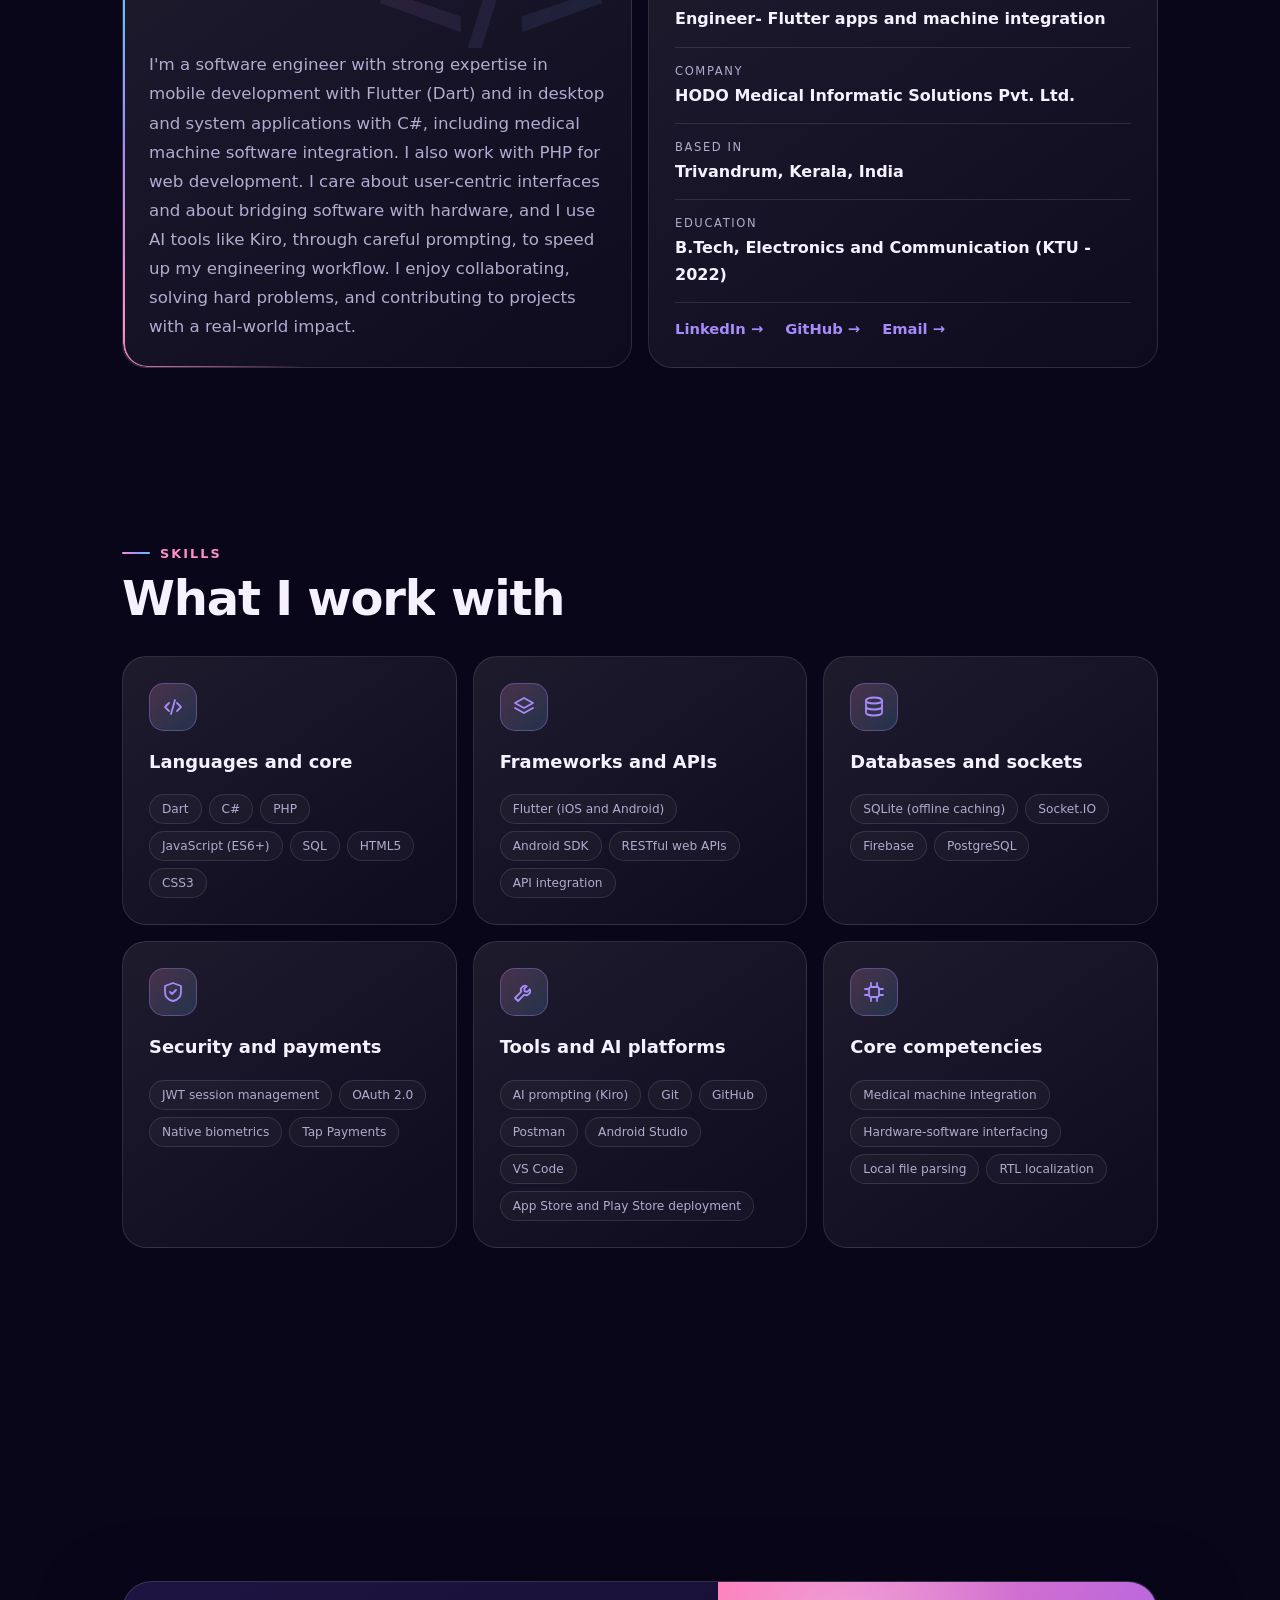
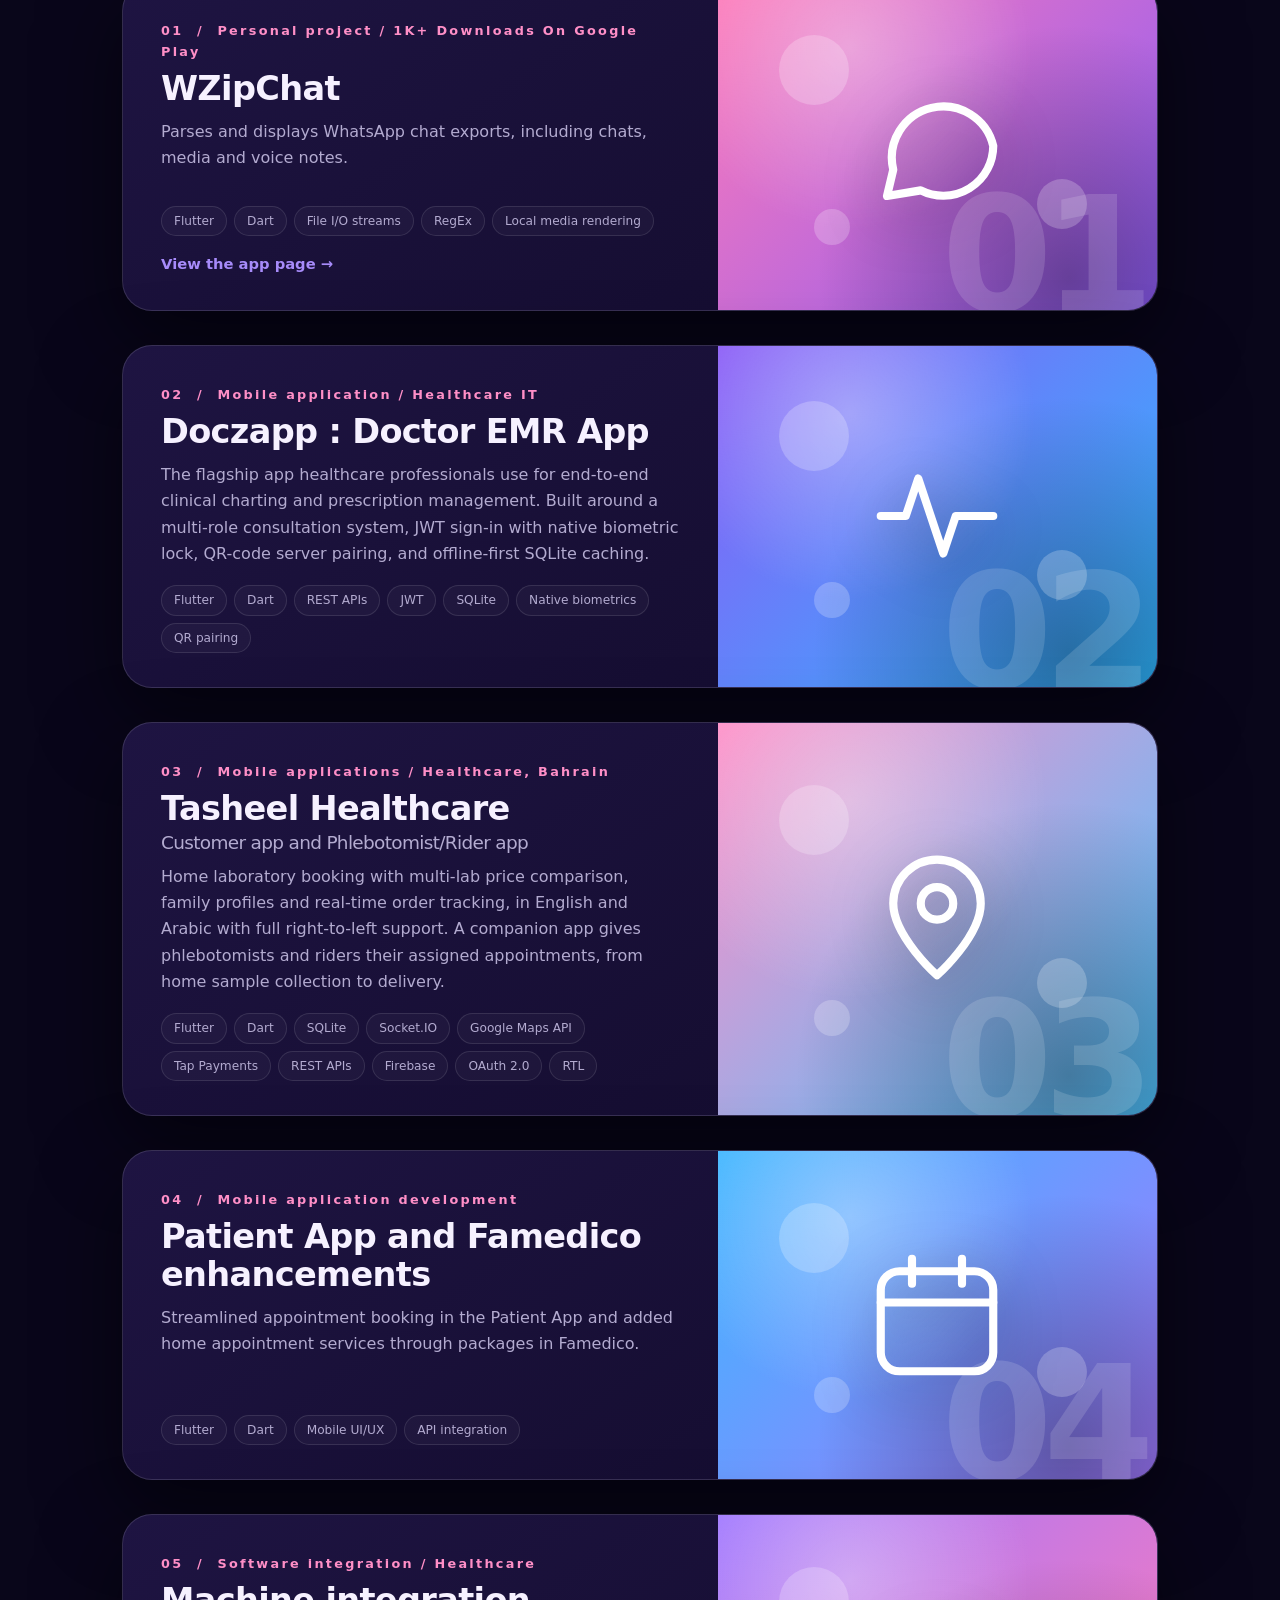
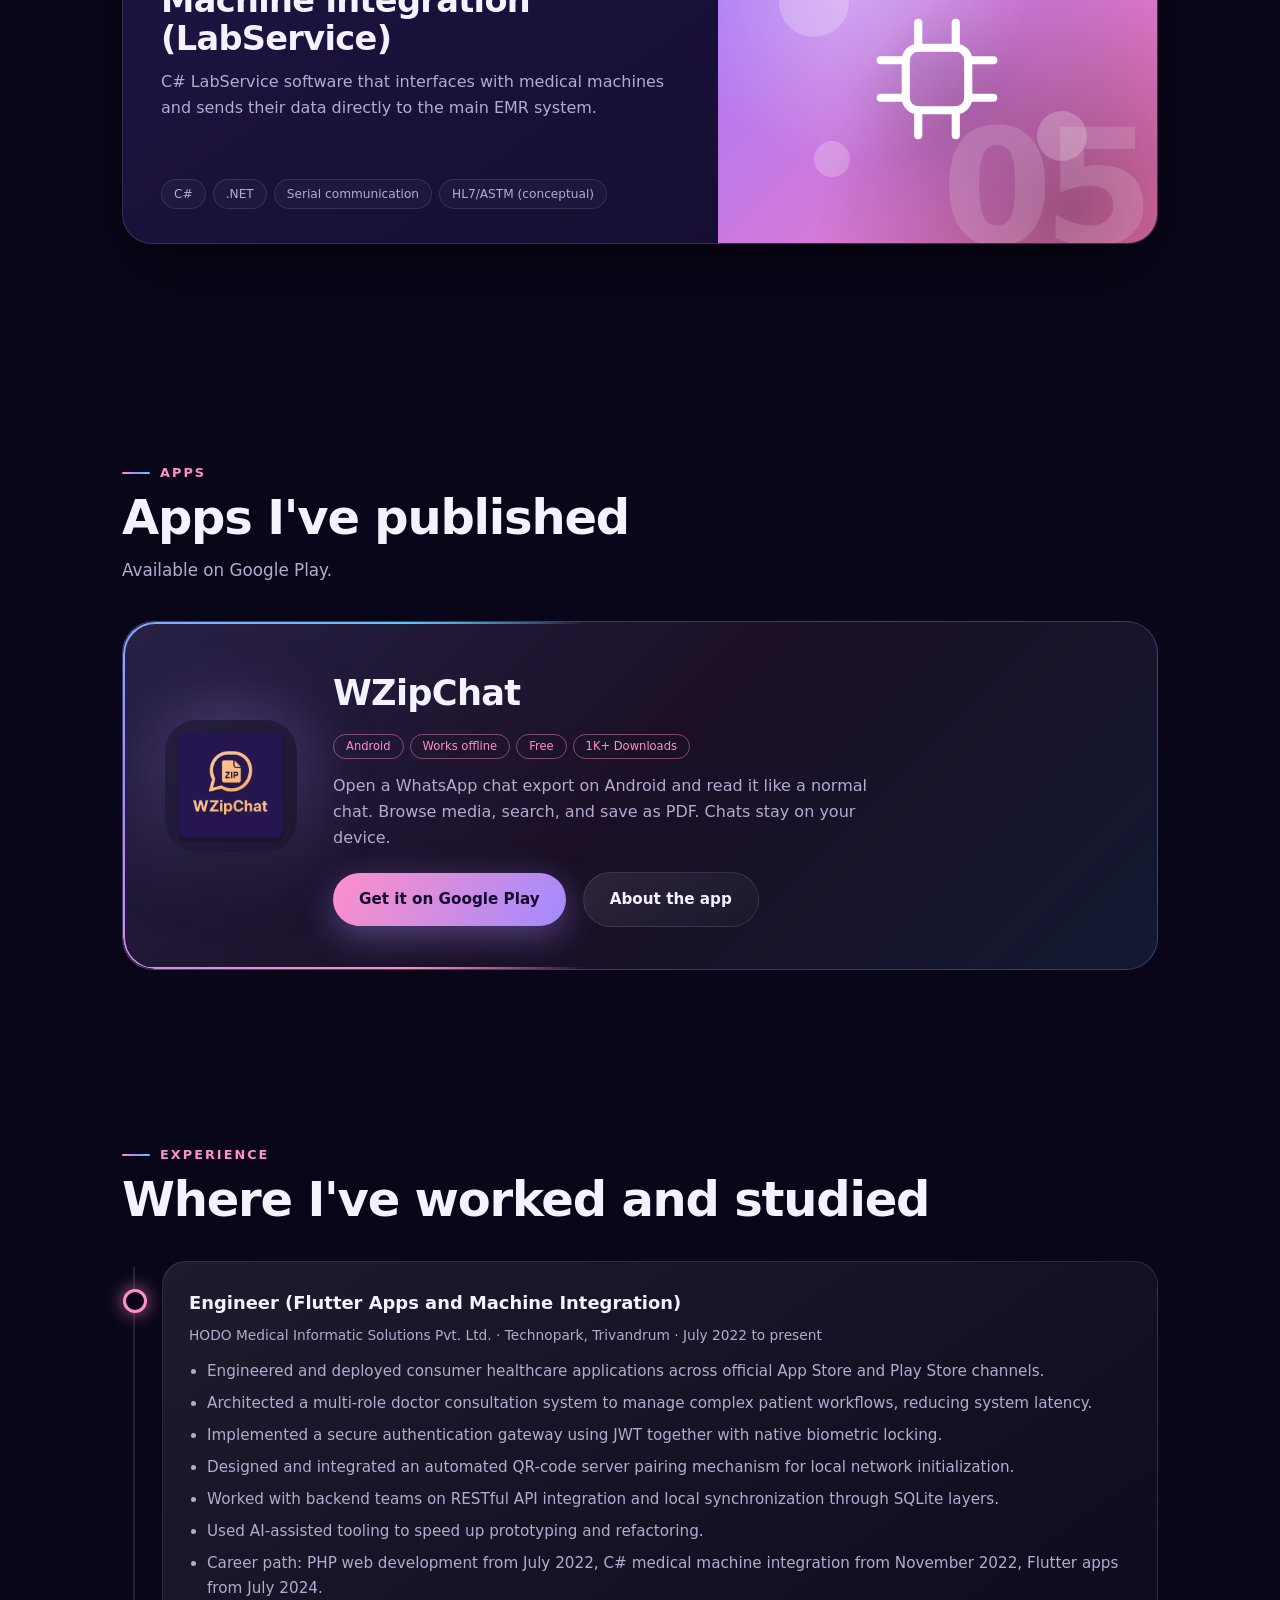
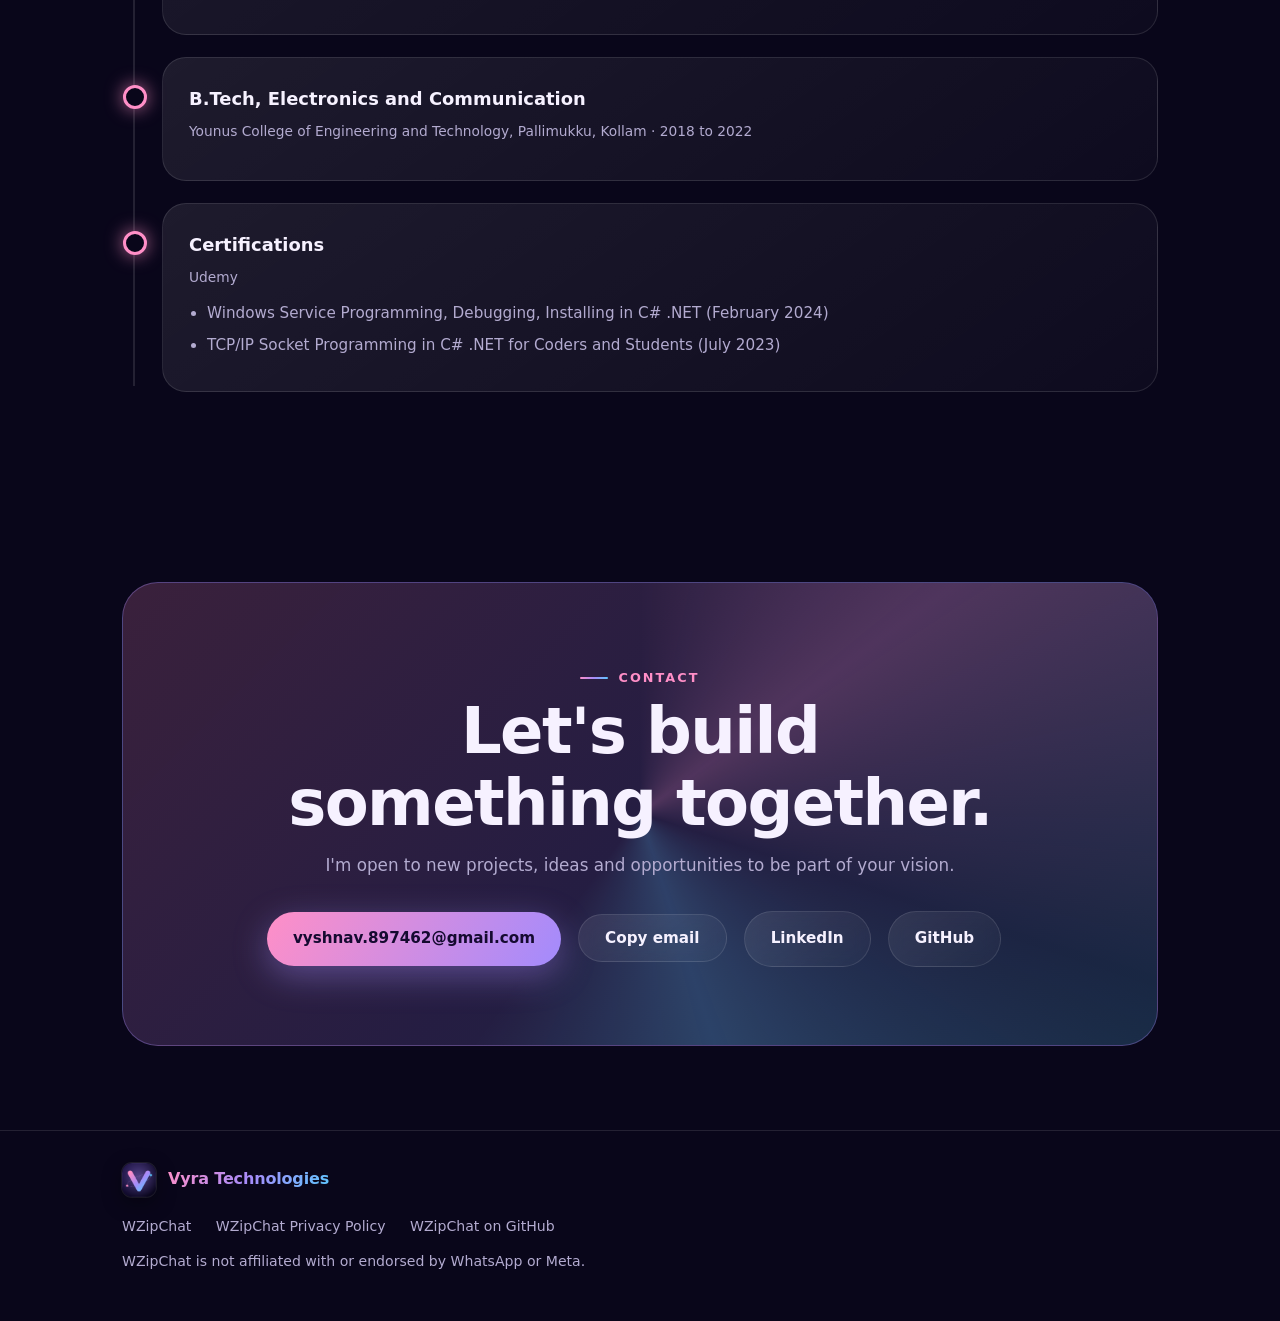
==== commit a166363d: "Update project details and statistics in index.html" ====
--- a/index.html
+++ b/index.html
@@ -69,7 +69,7 @@
 <section class="tight"><div class="wrap">
   <div class="stats reveal">
     <div class="stat"><b data-since="2022-07" data-suffix="+">4+</b><span>Years in software</span></div>
-    <div class="stat"><b data-count="5">5</b><span>Projects</span></div>
+    <div class="stat"><b data-count="5">5+</b><span>Projects</span></div>
     <div class="stat"><b data-count="2">2</b><span>Store channels shipped to</span></div>
     <div class="stat"><b data-count="5">5</b><span>Programming languages</span></div>
   </div>
@@ -83,7 +83,7 @@
     </div>
     <div class="b b-glance spot reveal" style="--d:.1s">
       <span class="eyebrow">At a glance</span>
-      <dl><div><dt>Role</dt><dd>Engineer, Flutter apps and machine integration</dd></div><div><dt>Company</dt><dd>HODO Medical Informatic Solutions Pvt. Ltd.</dd></div><div><dt>Based in</dt><dd>Trivandrum, Kerala, India</dd></div><div><dt>Education</dt><dd>B.Tech, Electronics and Communication (2022)</dd></div></dl>
+      <dl><div><dt>Role</dt><dd>Engineer- Flutter apps and machine integration</dd></div><div><dt>Company</dt><dd>HODO Medical Informatic Solutions Pvt. Ltd.</dd></div><div><dt>Based in</dt><dd>Trivandrum, Kerala, India</dd></div><div><dt>Education</dt><dd>B.Tech, Electronics and Communication (KTU - 2022)</dd></div></dl>
       <div class="glinks"><a class="more" href="https://www.linkedin.com/in/vyshnav-aju-5790a51a9">LinkedIn &rarr;</a><a class="more" href="https://github.com/Vyshnav161">GitHub &rarr;</a><a class="more" href="mailto:vyshnav.897462@gmail.com">Email &rarr;</a></div>
     </div>
   </div>
@@ -99,7 +99,7 @@
   <p class="sub reveal" style="--d:.1s">From my job and from personal projects. Keep scrolling, the cards stack.</p>
   <div class="stack">
   <article class="pcard spot" style="--i:0">
-    <div class="pc-body"><span class="pnum">01 &nbsp;/&nbsp; Personal project / On Google Play</span><h3>WZipChat</h3><p>Parses and displays WhatsApp chat exports, including chats, media and voice notes.</p><div class="chips"><span>Flutter</span><span>Dart</span><span>File I/O streams</span><span>RegEx</span><span>Local media rendering</span></div><a class="more" href="/wzipchat/">View the app page &rarr;</a></div>
+    <div class="pc-body"><span class="pnum">01 &nbsp;/&nbsp; Personal project / 1K+ Downloads On Google Play</span><h3>WZipChat</h3><p>Parses and displays WhatsApp chat exports, including chats, media and voice notes.</p><div class="chips"><span>Flutter</span><span>Dart</span><span>File I/O streams</span><span>RegEx</span><span>Local media rendering</span></div><a class="more" href="/wzipchat/">View the app page &rarr;</a></div>
     <div class="pv v1"><i class="orb o1"></i><i class="orb o2"></i><i class="orb o3"></i><svg viewBox="0 0 24 24" fill="none" stroke="currentColor" stroke-width="1.8" stroke-linecap="round" stroke-linejoin="round" aria-hidden="true"><path d="M21 12a8 8 0 0 1-11.6 7.1L4 20l1-4.2A8 8 0 1 1 21 12z"/></svg><span class="big">01</span></div>
   </article>
   <article class="pcard spot" style="--i:1">
@@ -128,7 +128,7 @@
     <img class="appicon" src="/wzipchat/app-icon.webp" alt="WZipChat app icon" width="132" height="132">
     <div>
       <h3>WZipChat</h3>
-      <span class="tag">Android</span><span class="tag">Works offline</span><span class="tag">Free</span>
+      <span class="tag">Android</span><span class="tag">Works offline</span><span class="tag">Free</span><span class="tag">1K+ Downloads</span>
       <p>Open a WhatsApp chat export on Android and read it like a normal chat. Browse media, search, and save as PDF. Chats stay on your device.</p>
       <a class="btn primary" href="https://play.google.com/store/apps/details?id=com.wolfex161.wzipchat">Get it on Google Play</a>
       <a class="btn ghost" href="/wzipchat/">About the app</a>
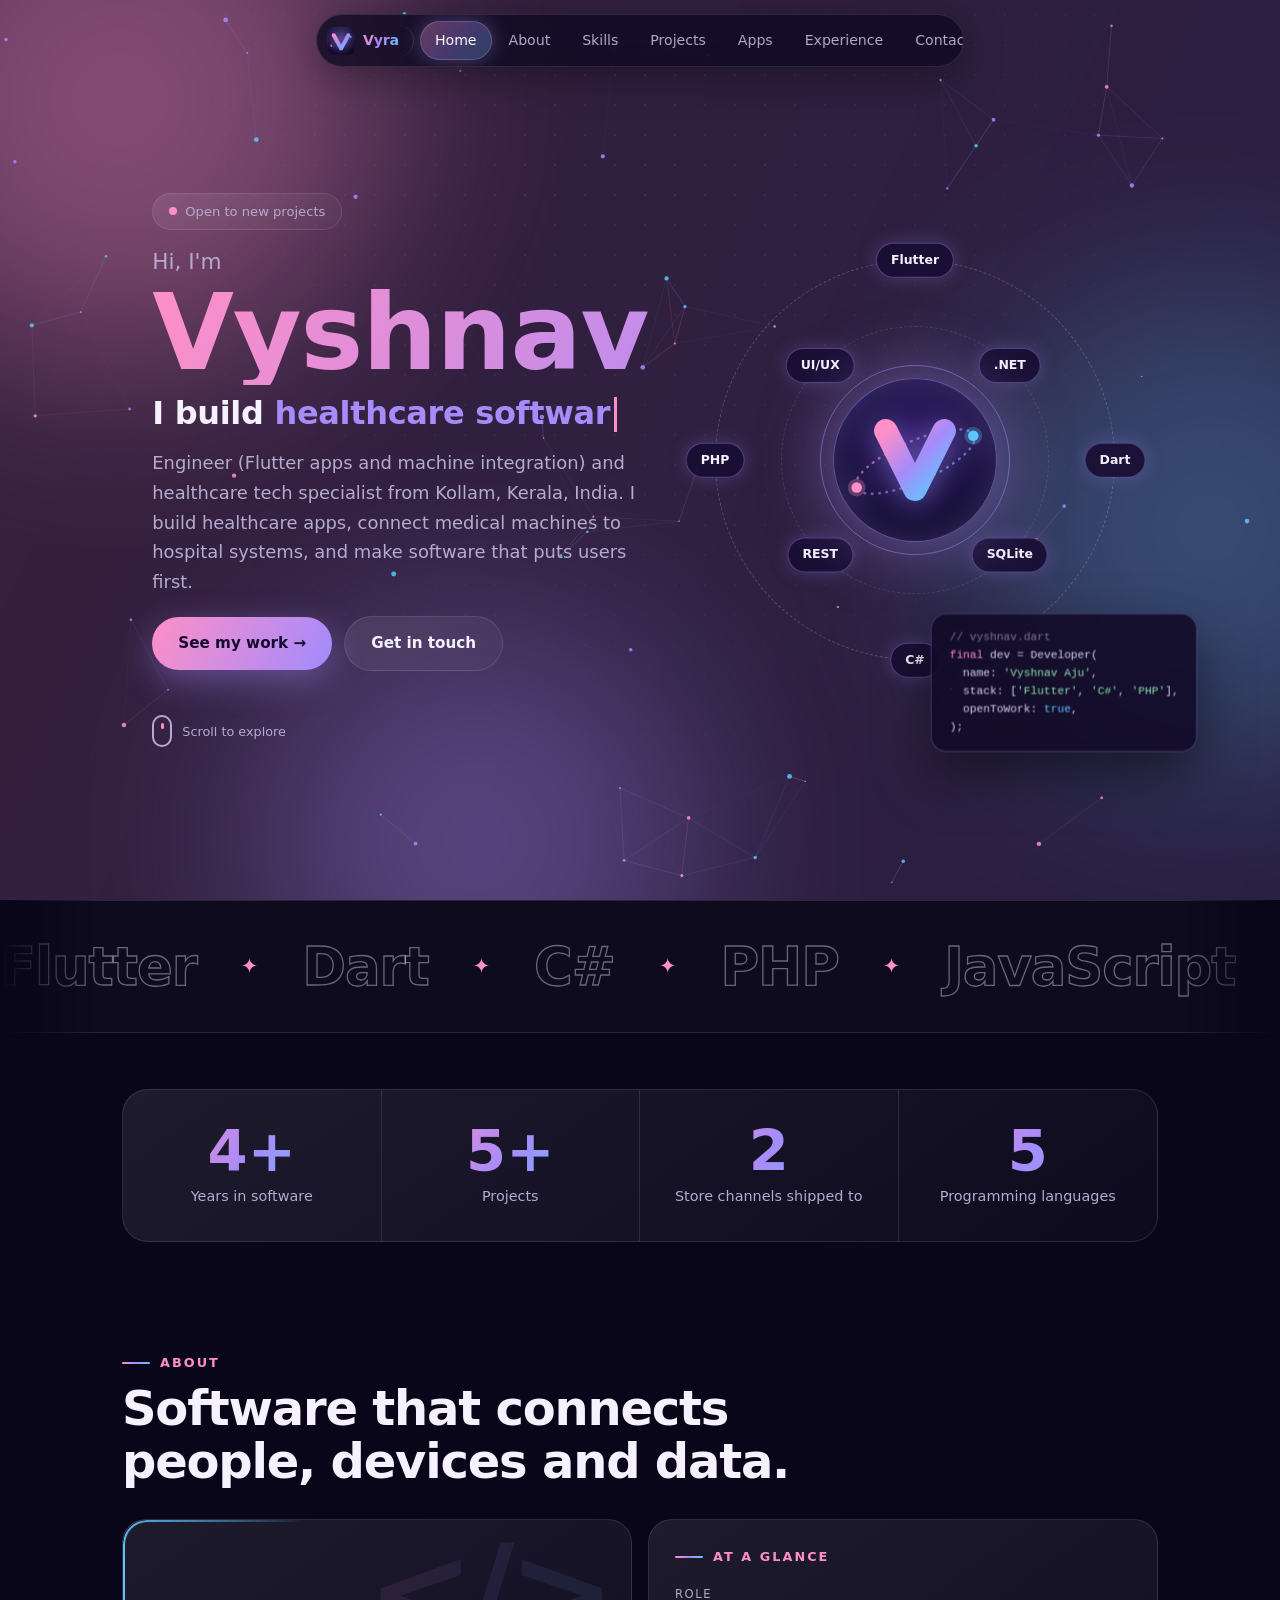
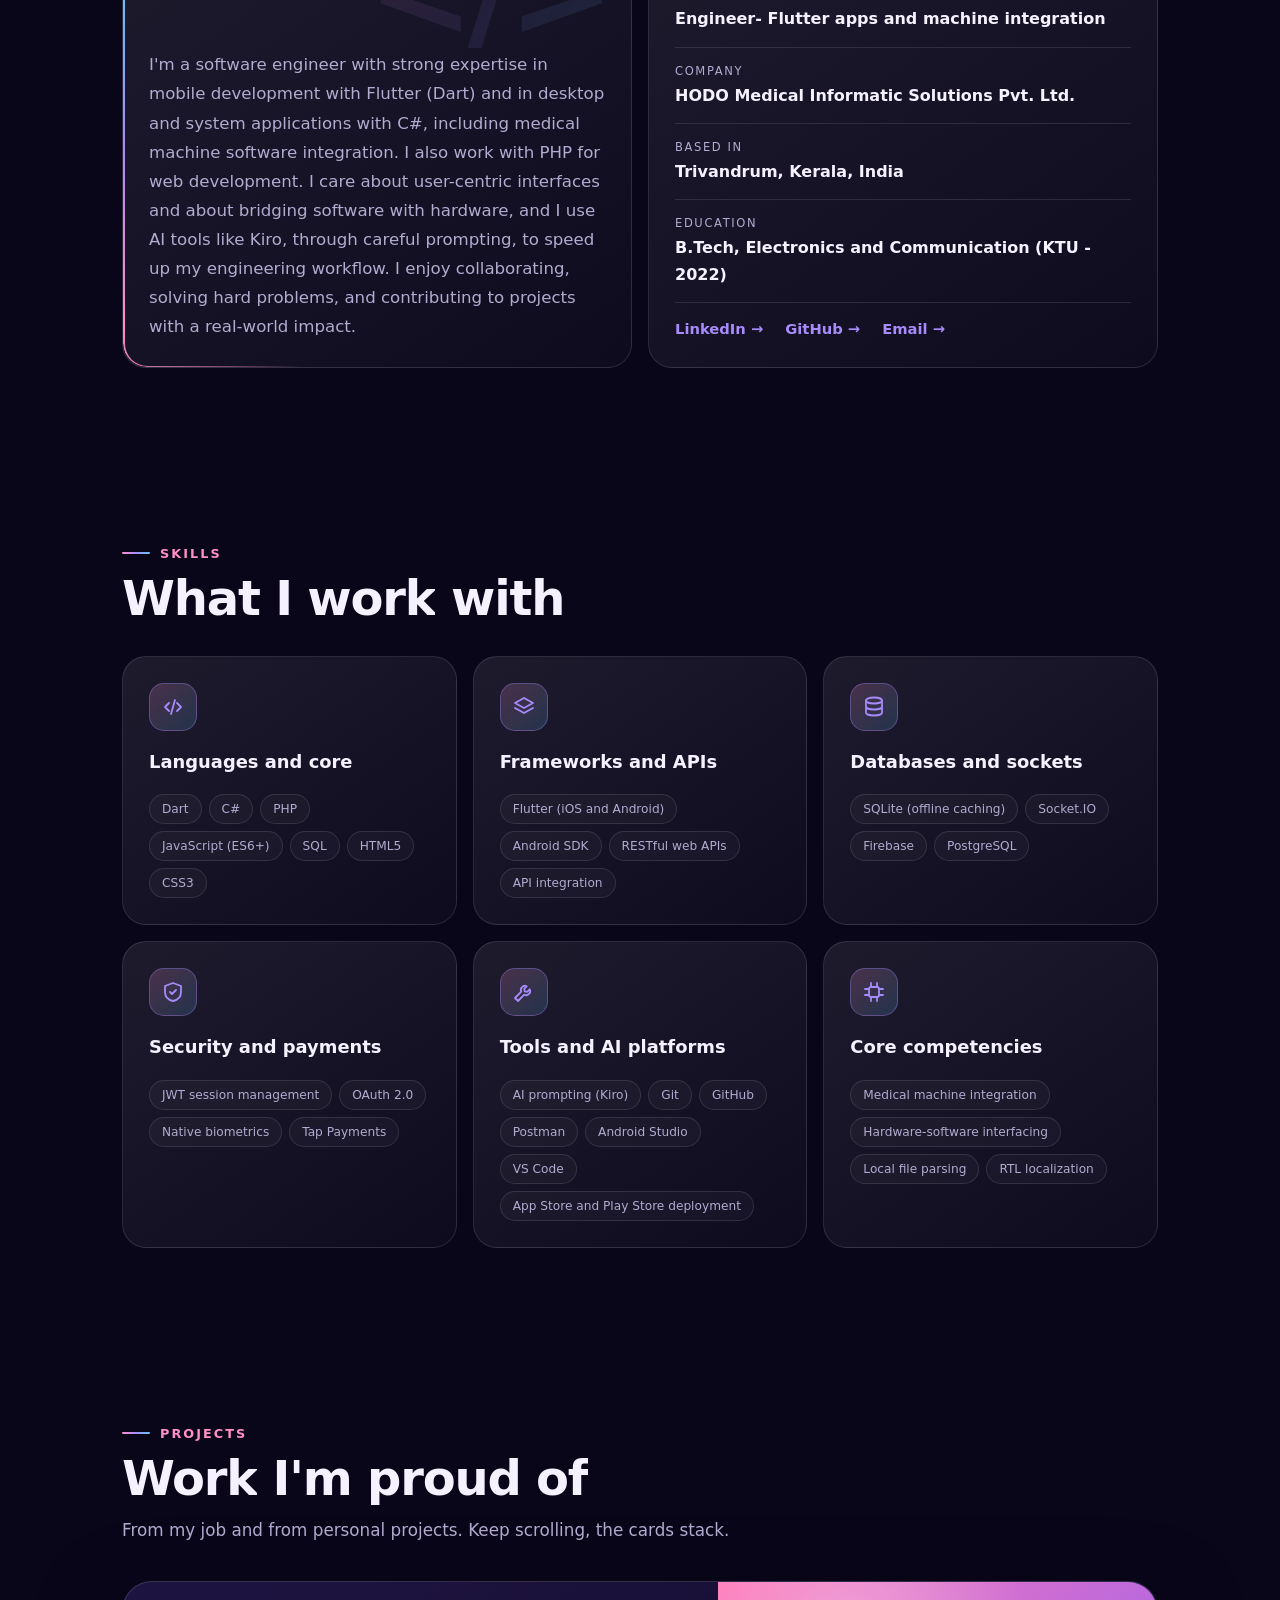
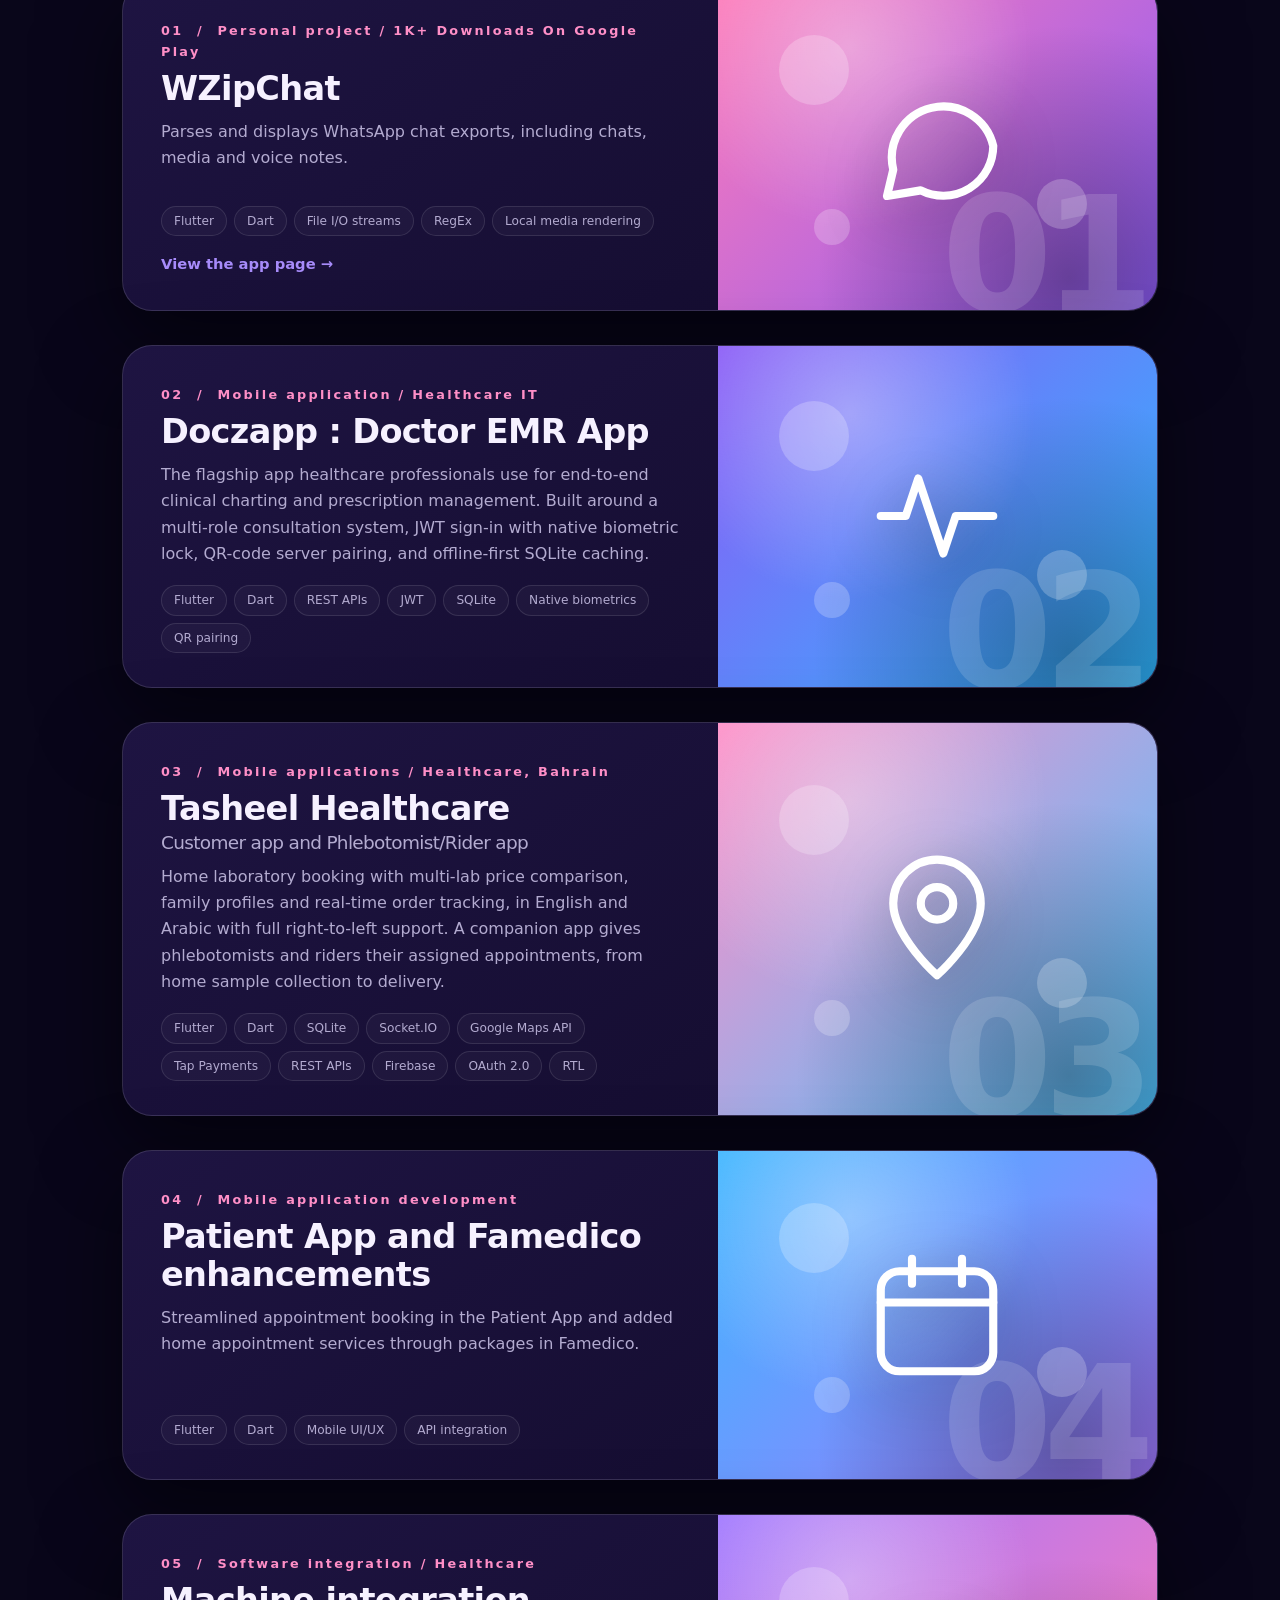
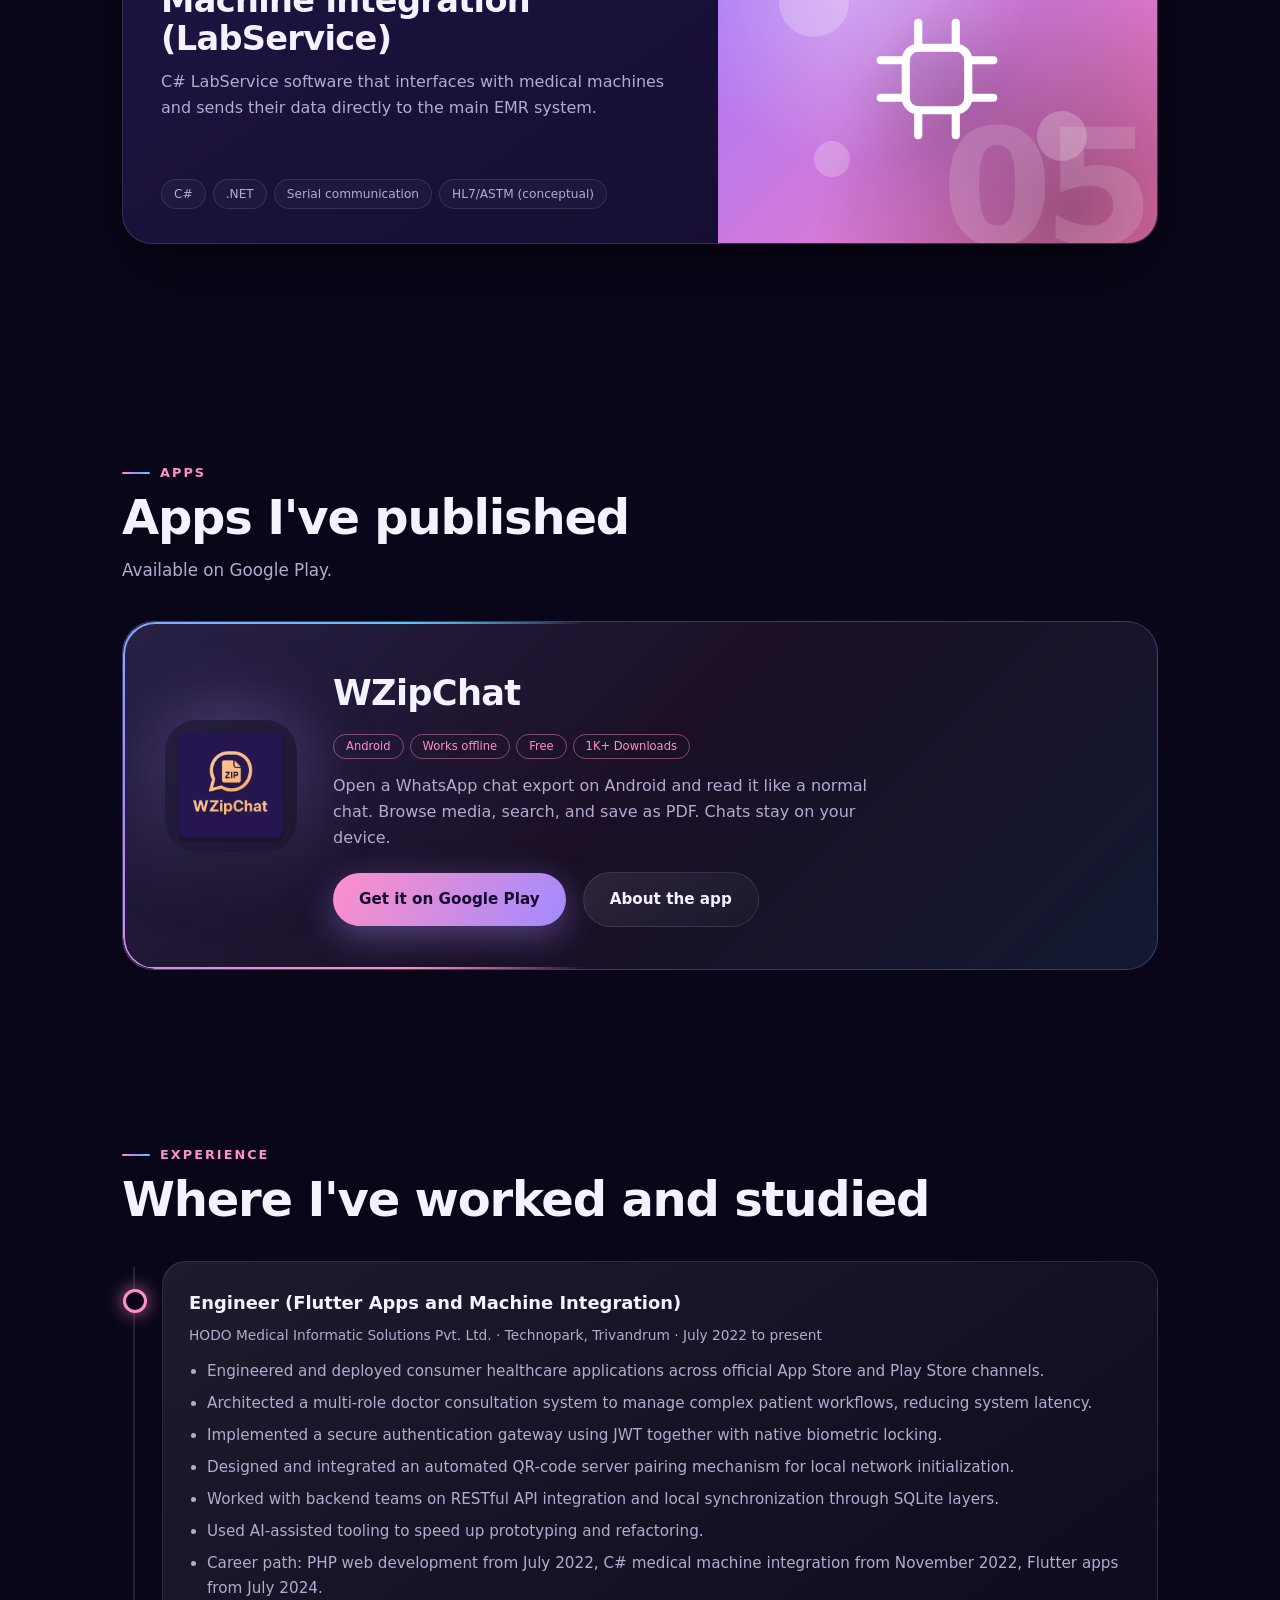
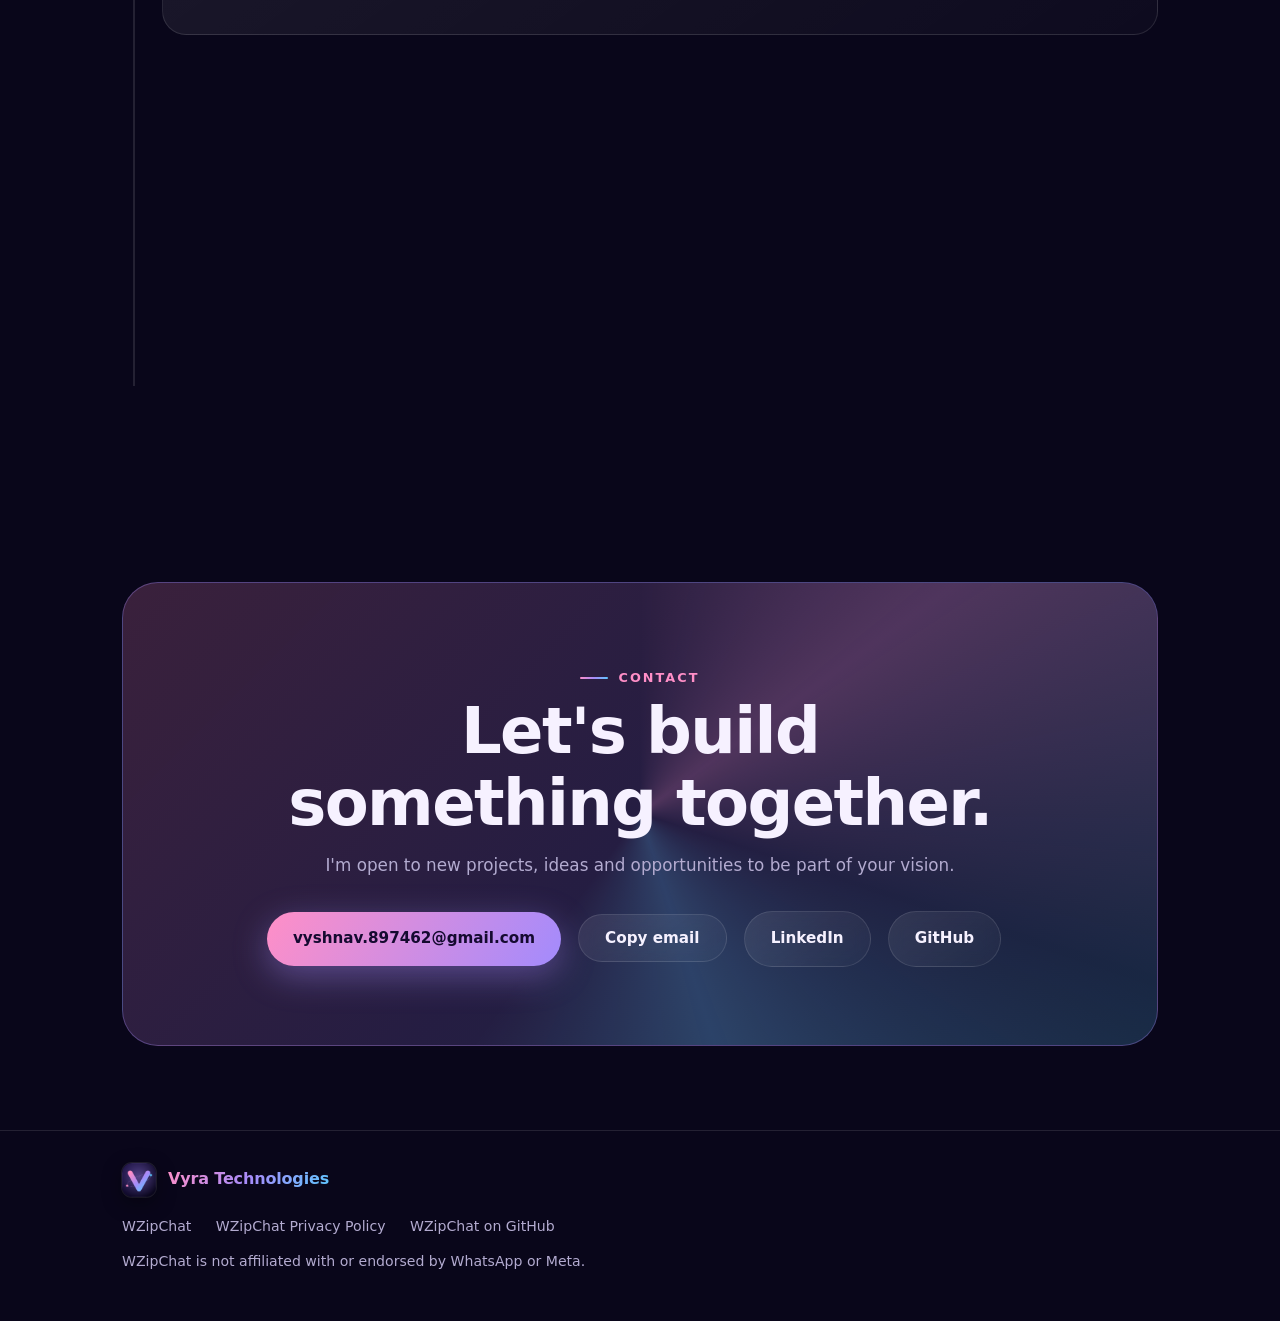
==== commit abdfd0ec: "Fix HTML syntax for project count display" ====
--- a/index.html
+++ b/index.html
@@ -69,7 +69,7 @@
 <section class="tight"><div class="wrap">
   <div class="stats reveal">
     <div class="stat"><b data-since="2022-07" data-suffix="+">4+</b><span>Years in software</span></div>
-    <div class="stat"><b data-count="5">5+</b><span>Projects</span></div>
+    <div class="stat"><b data-count="5" data-suffix="+">5+</b><span>Projects</span></div>
     <div class="stat"><b data-count="2">2</b><span>Store channels shipped to</span></div>
     <div class="stat"><b data-count="5">5</b><span>Programming languages</span></div>
   </div>
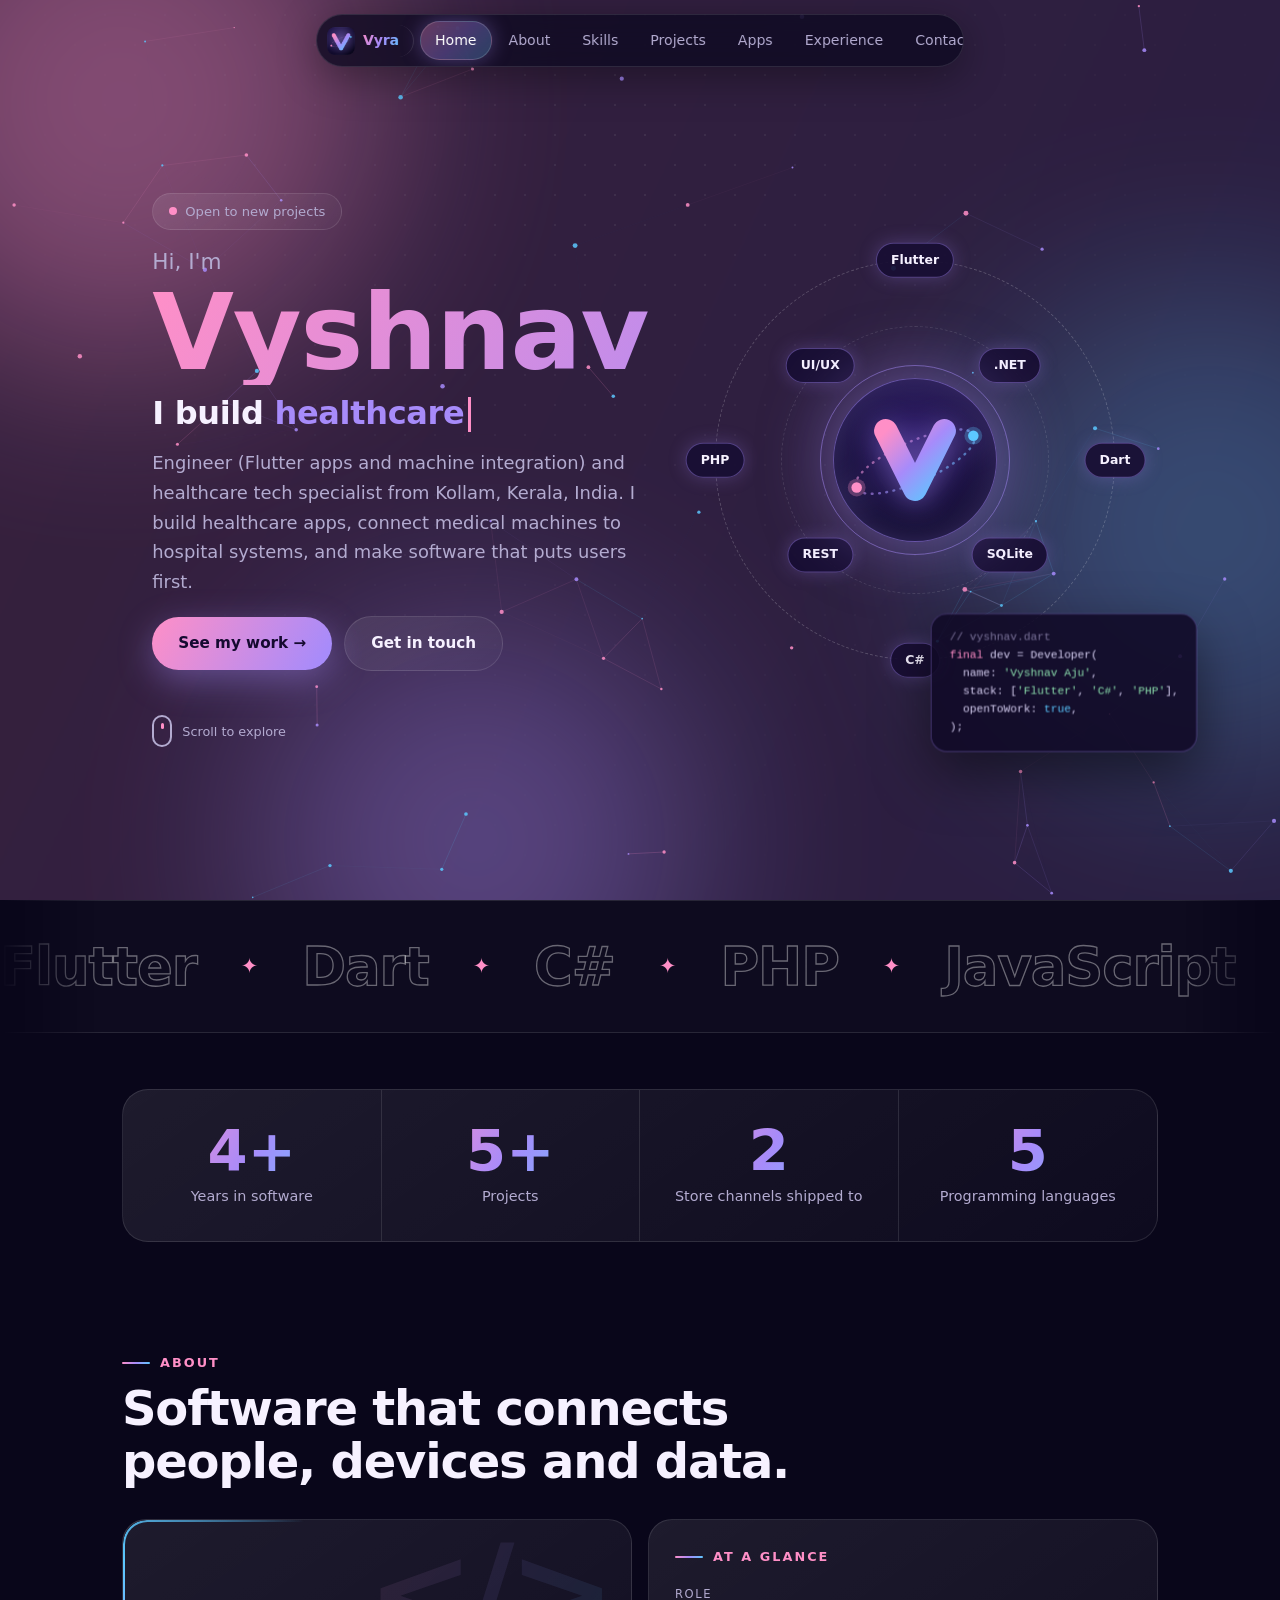
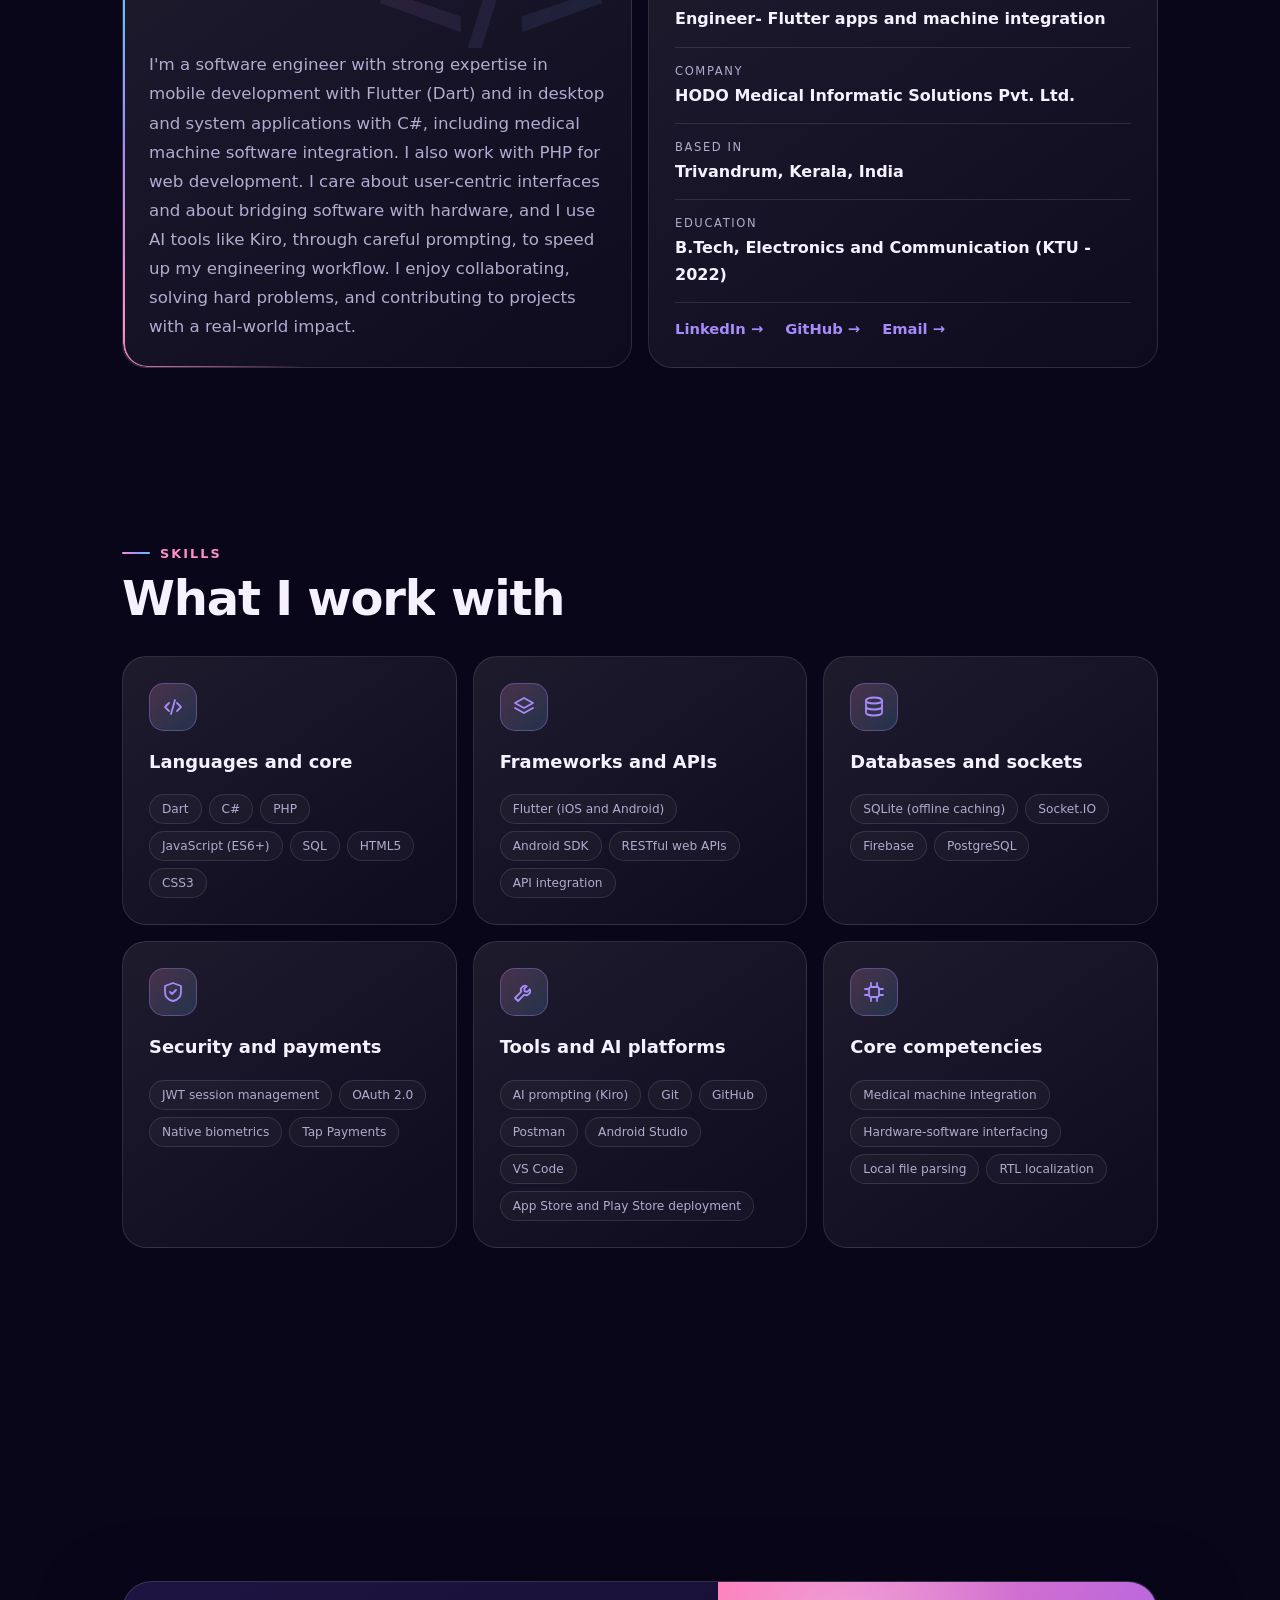
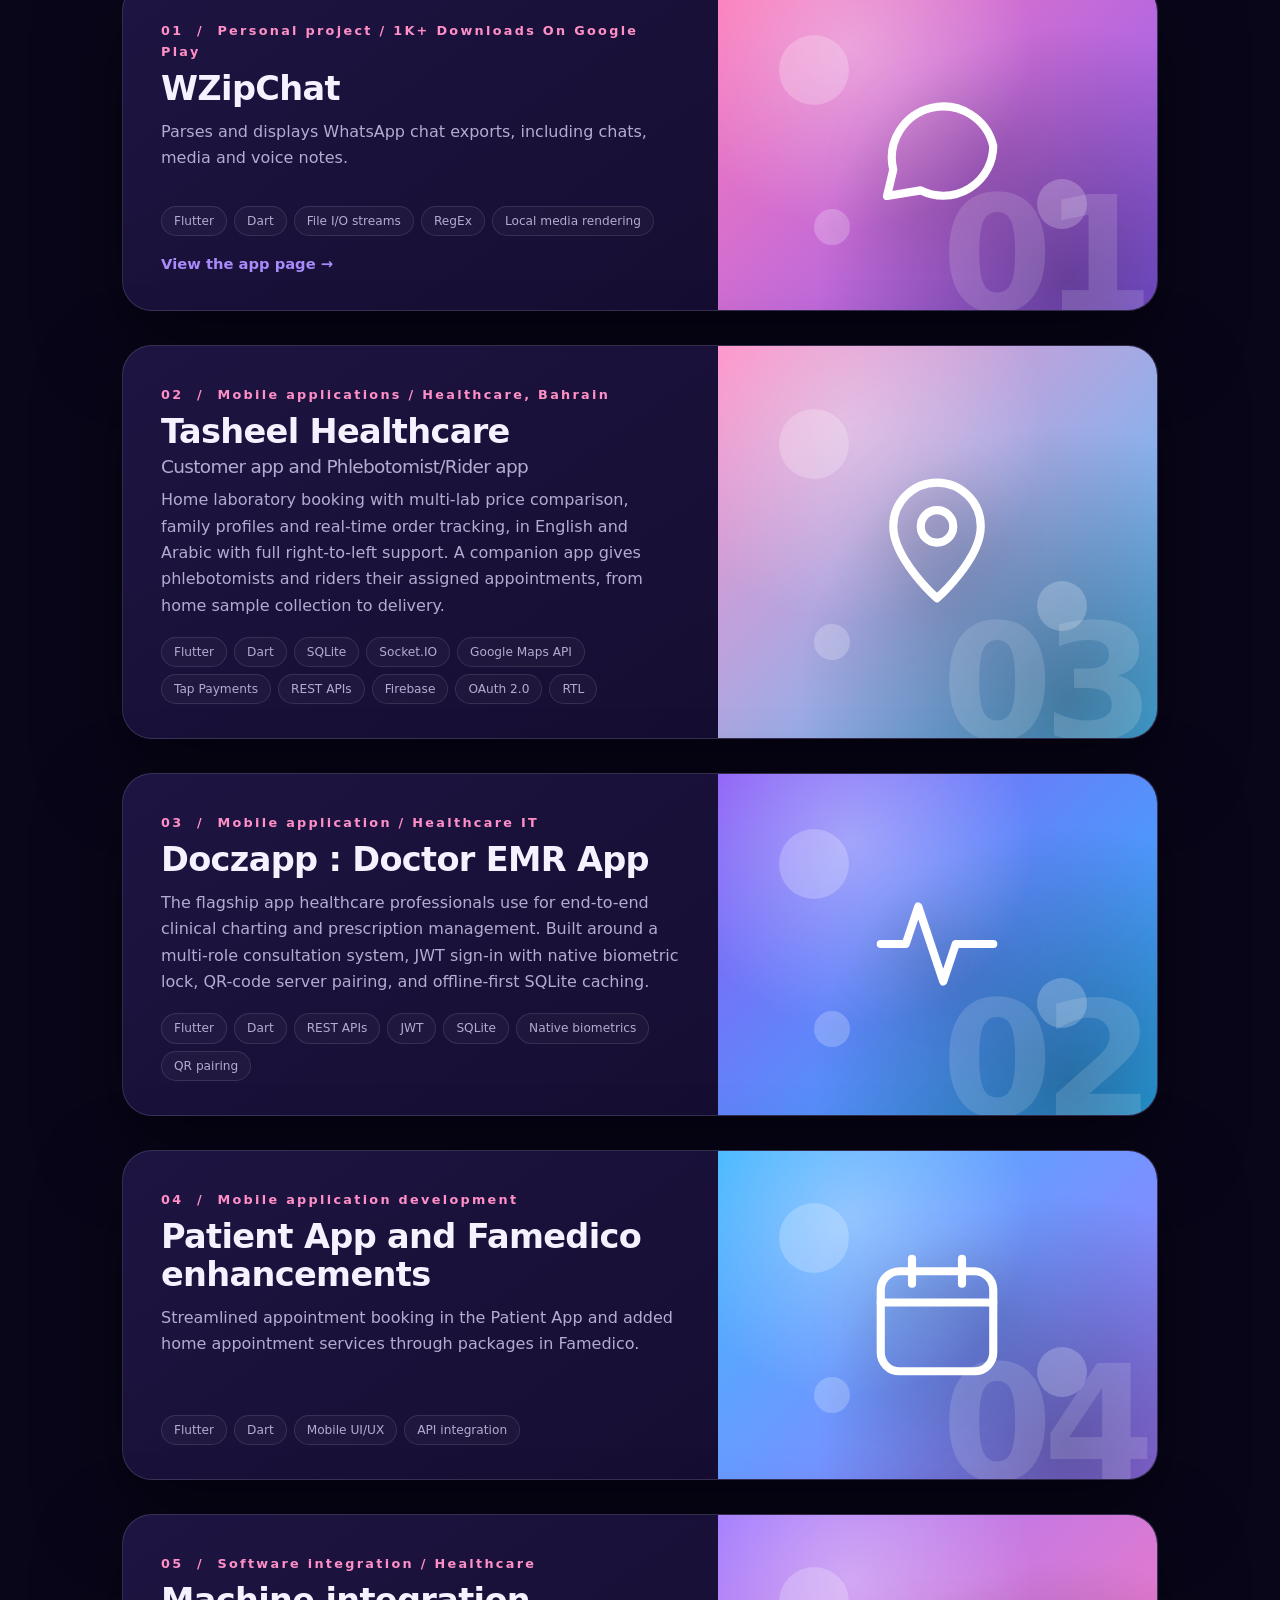
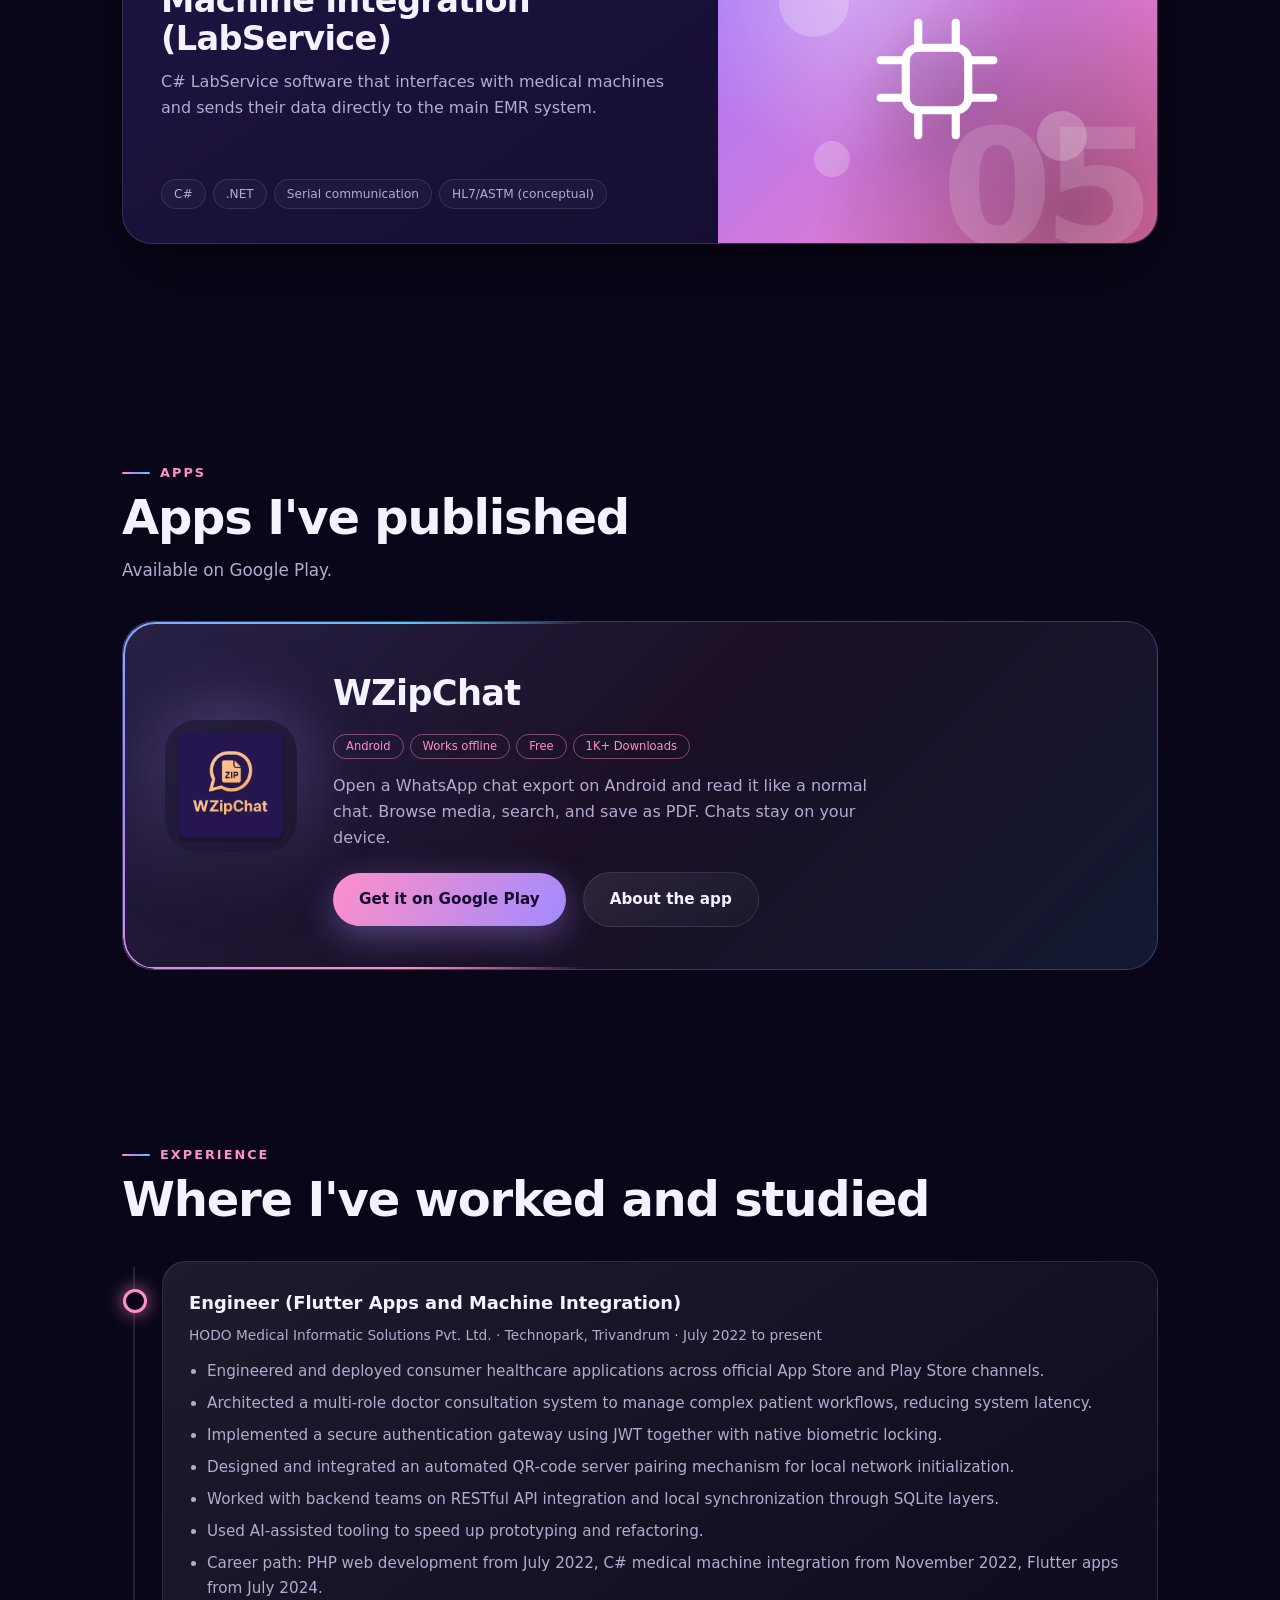
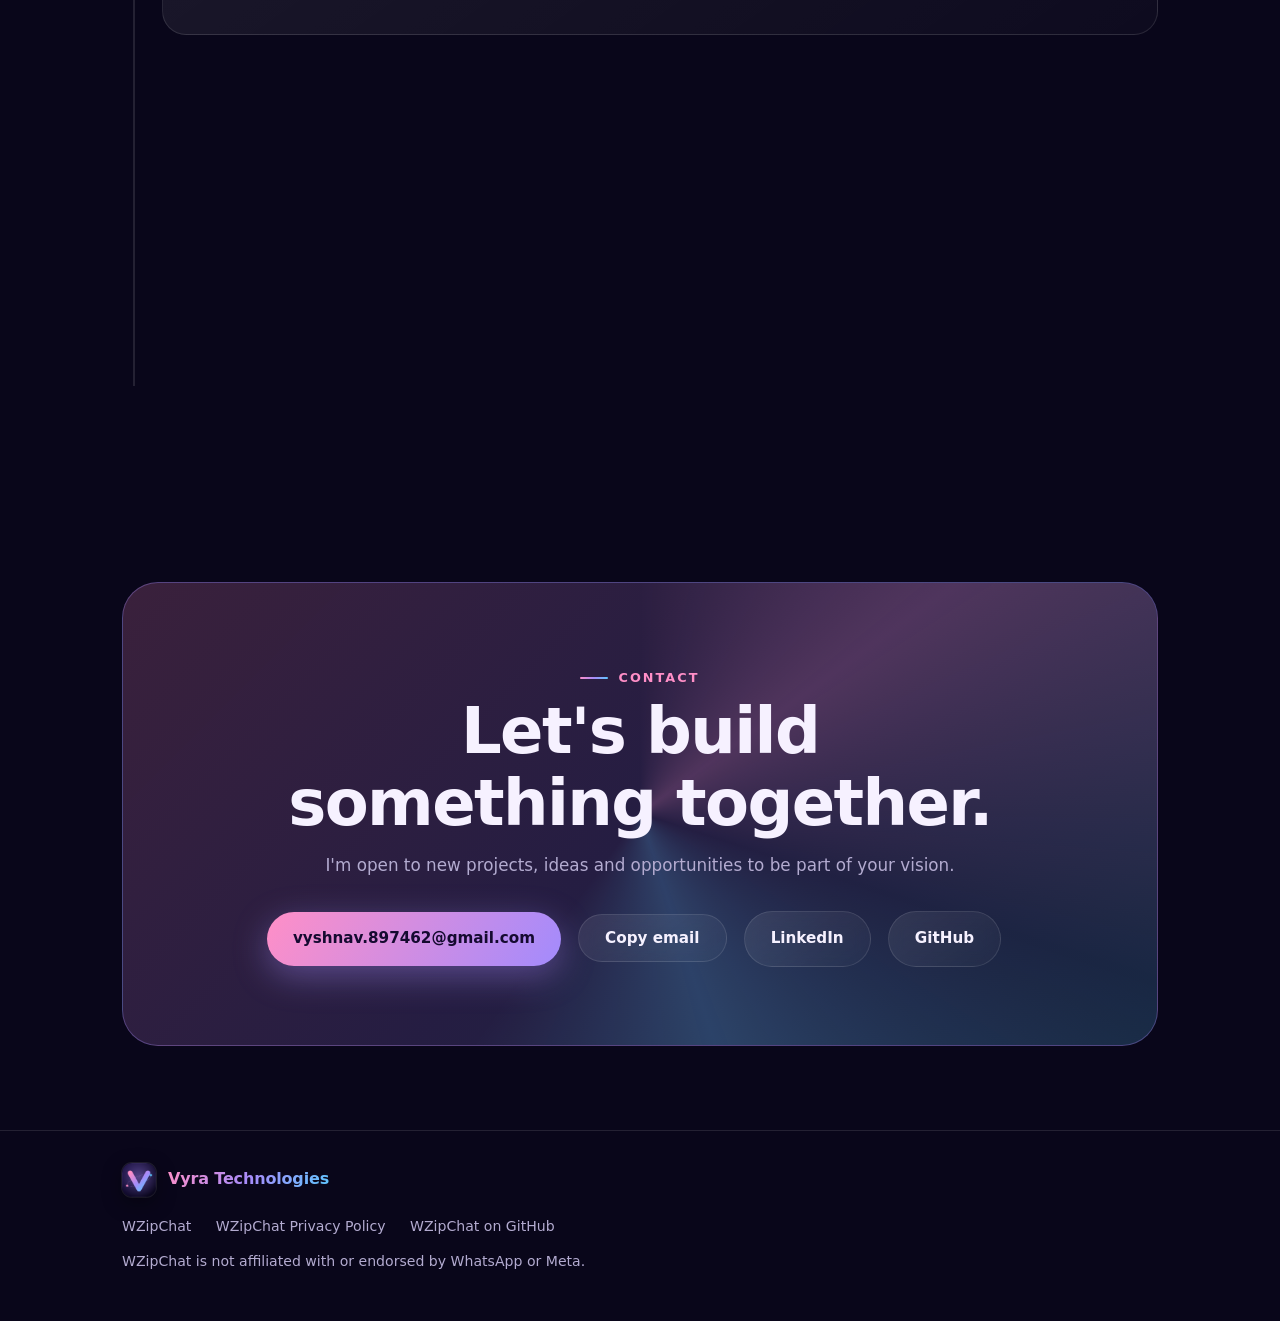
==== commit 5d73f705: "Refactor healthcare application entries in index.html Removed duplicate entries for healthcare appli" ====
--- a/index.html
+++ b/index.html
@@ -102,13 +102,13 @@
     <div class="pc-body"><span class="pnum">01 &nbsp;/&nbsp; Personal project / 1K+ Downloads On Google Play</span><h3>WZipChat</h3><p>Parses and displays WhatsApp chat exports, including chats, media and voice notes.</p><div class="chips"><span>Flutter</span><span>Dart</span><span>File I/O streams</span><span>RegEx</span><span>Local media rendering</span></div><a class="more" href="/wzipchat/">View the app page &rarr;</a></div>
     <div class="pv v1"><i class="orb o1"></i><i class="orb o2"></i><i class="orb o3"></i><svg viewBox="0 0 24 24" fill="none" stroke="currentColor" stroke-width="1.8" stroke-linecap="round" stroke-linejoin="round" aria-hidden="true"><path d="M21 12a8 8 0 0 1-11.6 7.1L4 20l1-4.2A8 8 0 1 1 21 12z"/></svg><span class="big">01</span></div>
   </article>
+  <article class="pcard spot" style="--i:2">
+    <div class="pc-body"><span class="pnum">02 &nbsp;/&nbsp; Mobile applications / Healthcare, Bahrain</span><h3>Tasheel Healthcare <small style="font-weight:500;color:var(--muted);font-size:.55em">Customer app and Phlebotomist/Rider app</small></h3><p>Home laboratory booking with multi-lab price comparison, family profiles and real-time order tracking, in English and Arabic with full right-to-left support. A companion app gives phlebotomists and riders their assigned appointments, from home sample collection to delivery.</p><div class="chips"><span>Flutter</span><span>Dart</span><span>SQLite</span><span>Socket.IO</span><span>Google Maps API</span><span>Tap Payments</span><span>REST APIs</span><span>Firebase</span><span>OAuth 2.0</span><span>RTL</span></div></div>
+    <div class="pv v3"><i class="orb o1"></i><i class="orb o2"></i><i class="orb o3"></i><svg viewBox="0 0 24 24" fill="none" stroke="currentColor" stroke-width="1.8" stroke-linecap="round" stroke-linejoin="round" aria-hidden="true"><path d="M12 21s-7-6.2-7-11.5a7 7 0 0 1 14 0C19 14.8 12 21 12 21z"/><circle cx="12" cy="9.5" r="2.6"/></svg><span class="big">03</span></div>
+  </article>
   <article class="pcard spot" style="--i:1">
-    <div class="pc-body"><span class="pnum">02 &nbsp;/&nbsp; Mobile application / Healthcare IT</span><h3>Doczapp : Doctor EMR App</h3><p>The flagship app healthcare professionals use for end-to-end clinical charting and prescription management. Built around a multi-role consultation system, JWT sign-in with native biometric lock, QR-code server pairing, and offline-first SQLite caching.</p><div class="chips"><span>Flutter</span><span>Dart</span><span>REST APIs</span><span>JWT</span><span>SQLite</span><span>Native biometrics</span><span>QR pairing</span></div></div>
+    <div class="pc-body"><span class="pnum">03 &nbsp;/&nbsp; Mobile application / Healthcare IT</span><h3>Doczapp : Doctor EMR App</h3><p>The flagship app healthcare professionals use for end-to-end clinical charting and prescription management. Built around a multi-role consultation system, JWT sign-in with native biometric lock, QR-code server pairing, and offline-first SQLite caching.</p><div class="chips"><span>Flutter</span><span>Dart</span><span>REST APIs</span><span>JWT</span><span>SQLite</span><span>Native biometrics</span><span>QR pairing</span></div></div>
     <div class="pv v2"><i class="orb o1"></i><i class="orb o2"></i><i class="orb o3"></i><svg viewBox="0 0 24 24" fill="none" stroke="currentColor" stroke-width="1.8" stroke-linecap="round" stroke-linejoin="round" aria-hidden="true"><path d="M3 12h4l2-6 4 12 2-6h6"/></svg><span class="big">02</span></div>
-  </article>
-  <article class="pcard spot" style="--i:2">
-    <div class="pc-body"><span class="pnum">03 &nbsp;/&nbsp; Mobile applications / Healthcare, Bahrain</span><h3>Tasheel Healthcare <small style="font-weight:500;color:var(--muted);font-size:.55em">Customer app and Phlebotomist/Rider app</small></h3><p>Home laboratory booking with multi-lab price comparison, family profiles and real-time order tracking, in English and Arabic with full right-to-left support. A companion app gives phlebotomists and riders their assigned appointments, from home sample collection to delivery.</p><div class="chips"><span>Flutter</span><span>Dart</span><span>SQLite</span><span>Socket.IO</span><span>Google Maps API</span><span>Tap Payments</span><span>REST APIs</span><span>Firebase</span><span>OAuth 2.0</span><span>RTL</span></div></div>
-    <div class="pv v3"><i class="orb o1"></i><i class="orb o2"></i><i class="orb o3"></i><svg viewBox="0 0 24 24" fill="none" stroke="currentColor" stroke-width="1.8" stroke-linecap="round" stroke-linejoin="round" aria-hidden="true"><path d="M12 21s-7-6.2-7-11.5a7 7 0 0 1 14 0C19 14.8 12 21 12 21z"/><circle cx="12" cy="9.5" r="2.6"/></svg><span class="big">03</span></div>
   </article>
   <article class="pcard spot" style="--i:3">
     <div class="pc-body"><span class="pnum">04 &nbsp;/&nbsp; Mobile application development</span><h3>Patient App and Famedico enhancements</h3><p>Streamlined appointment booking in the Patient App and added home appointment services through packages in Famedico.</p><div class="chips"><span>Flutter</span><span>Dart</span><span>Mobile UI/UX</span><span>API integration</span></div></div>
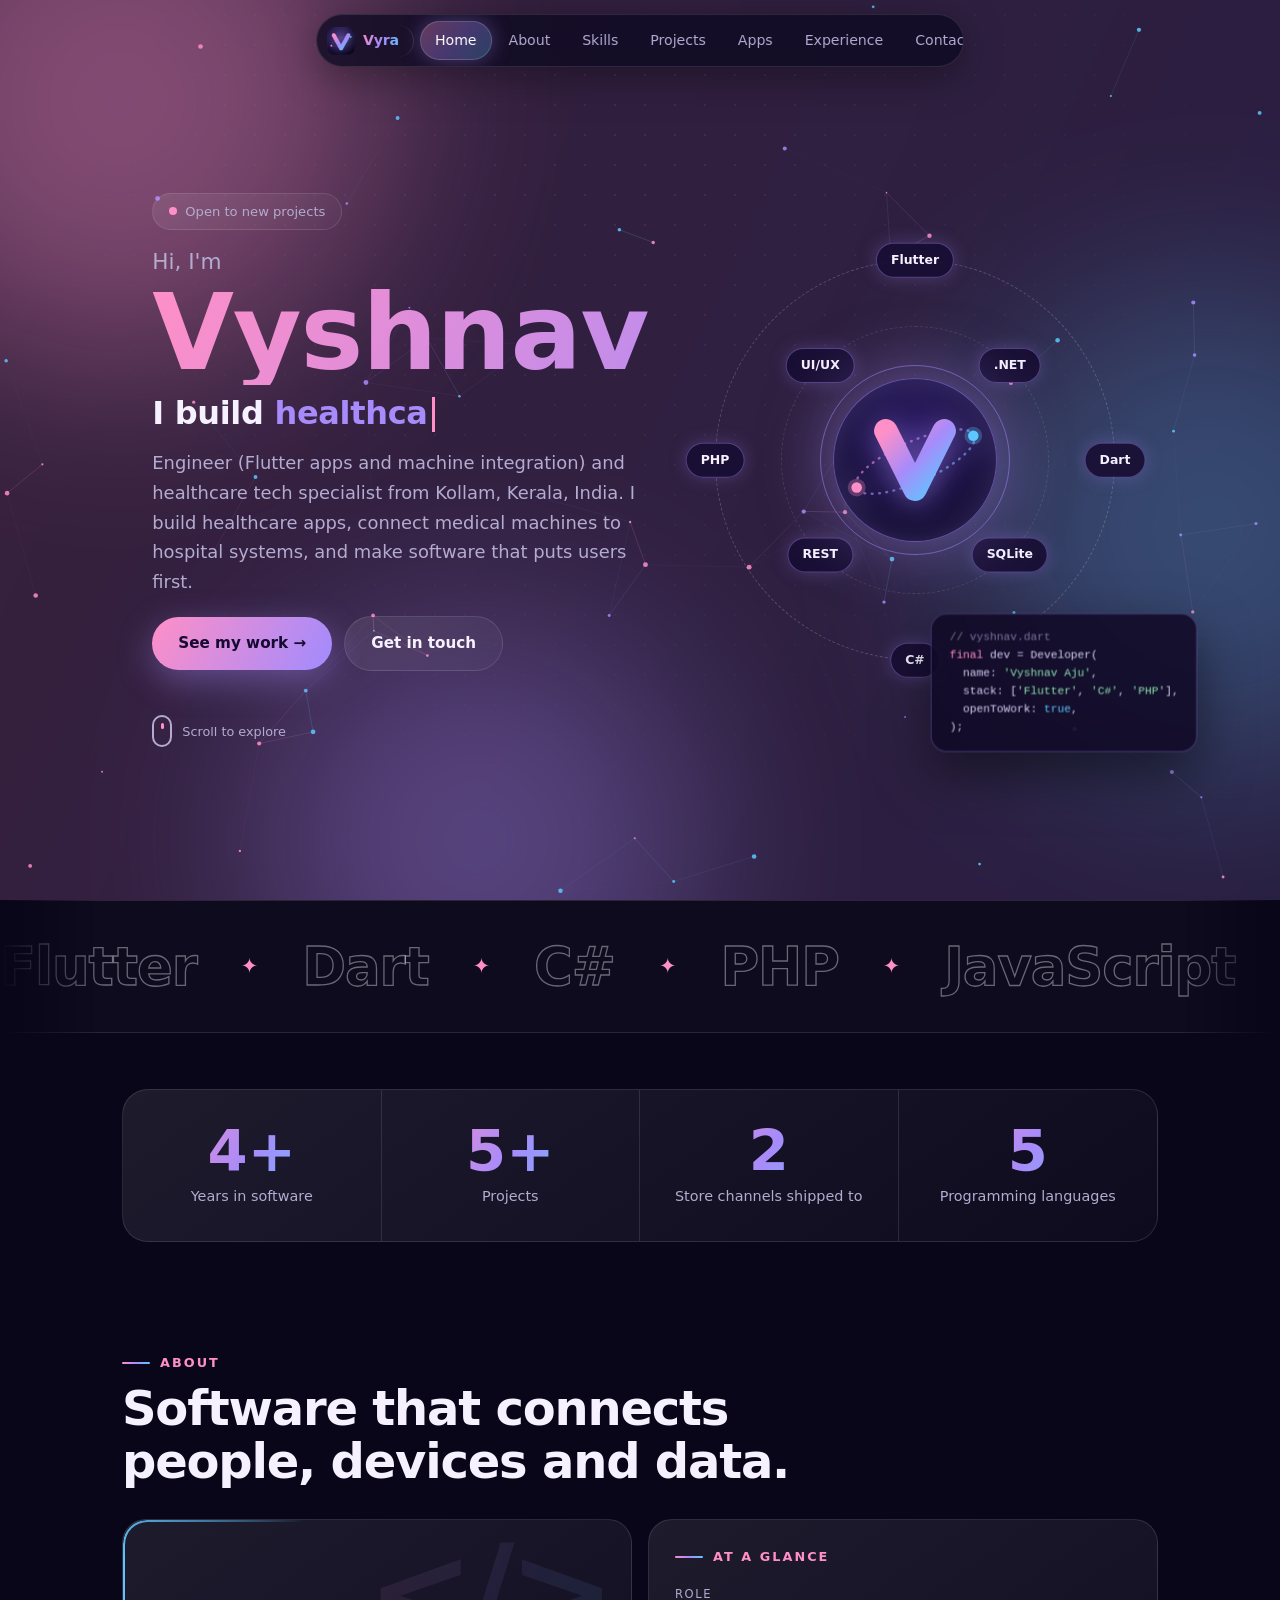
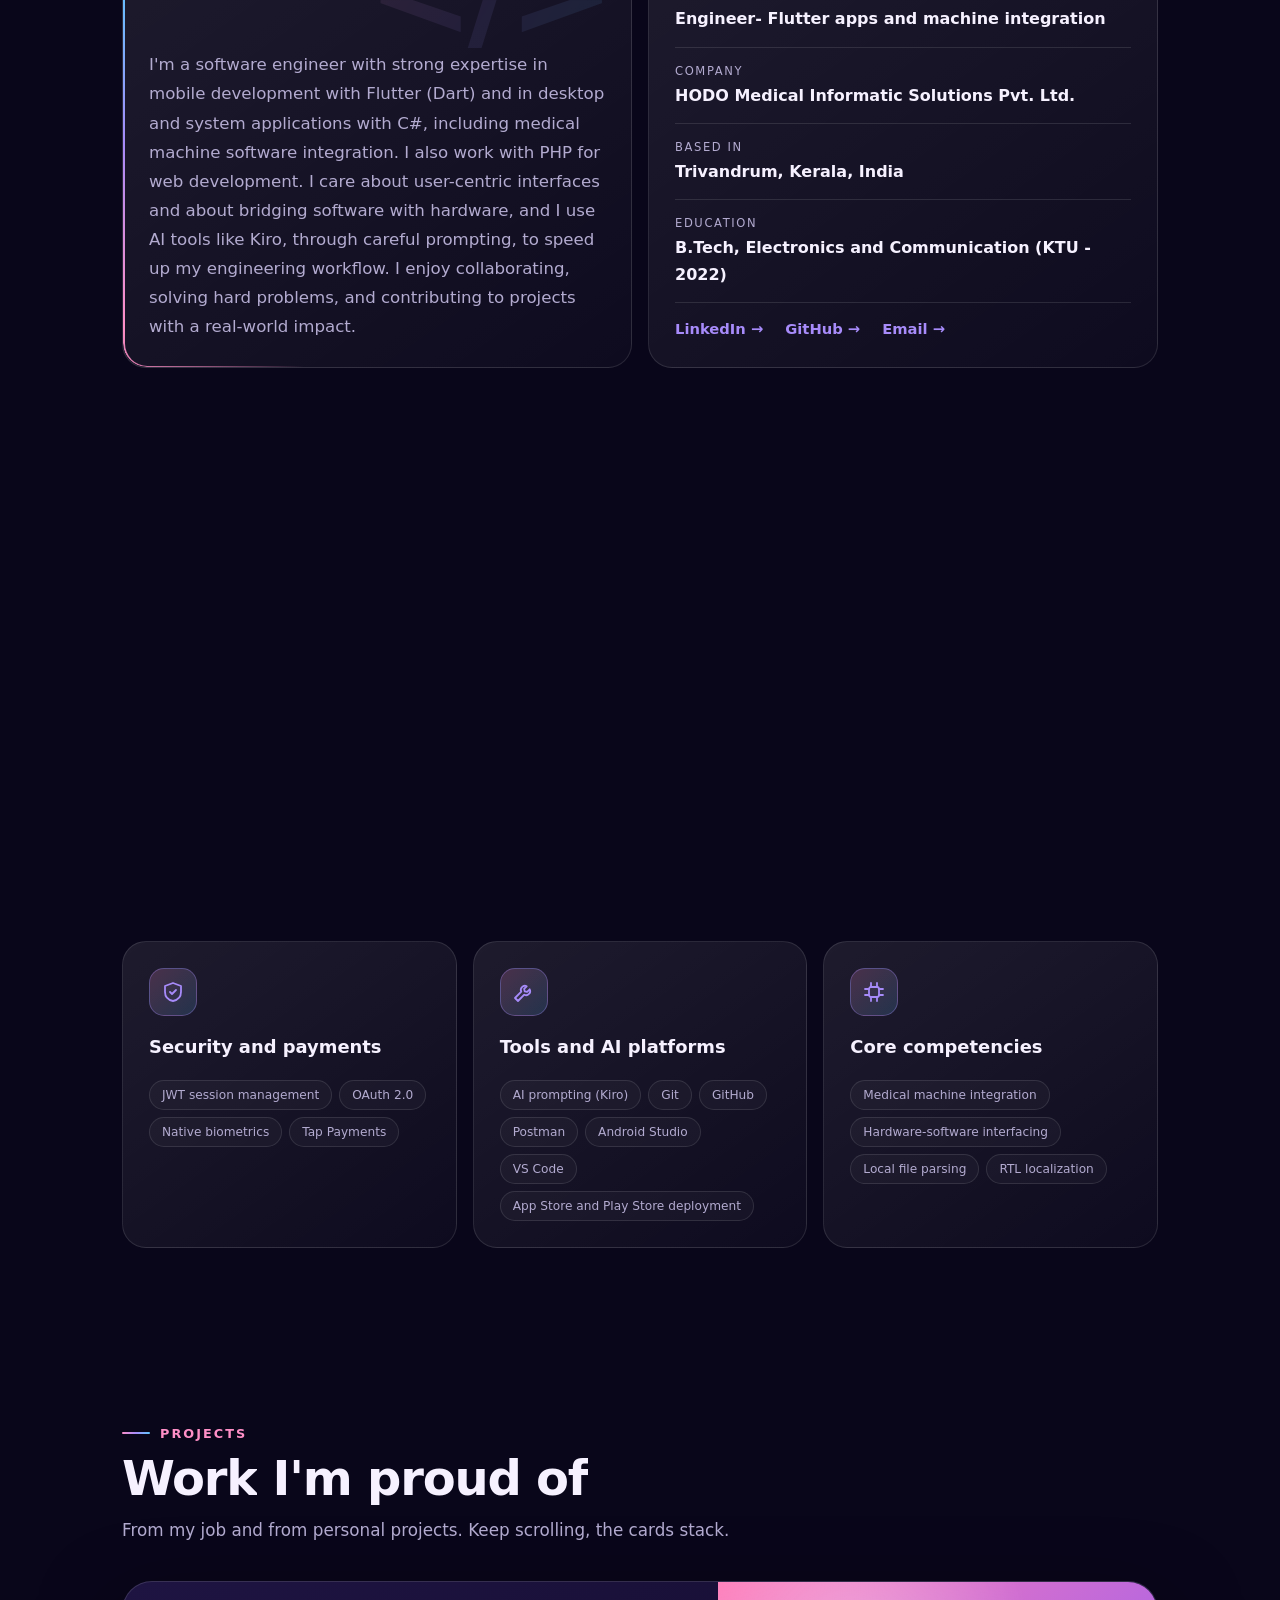
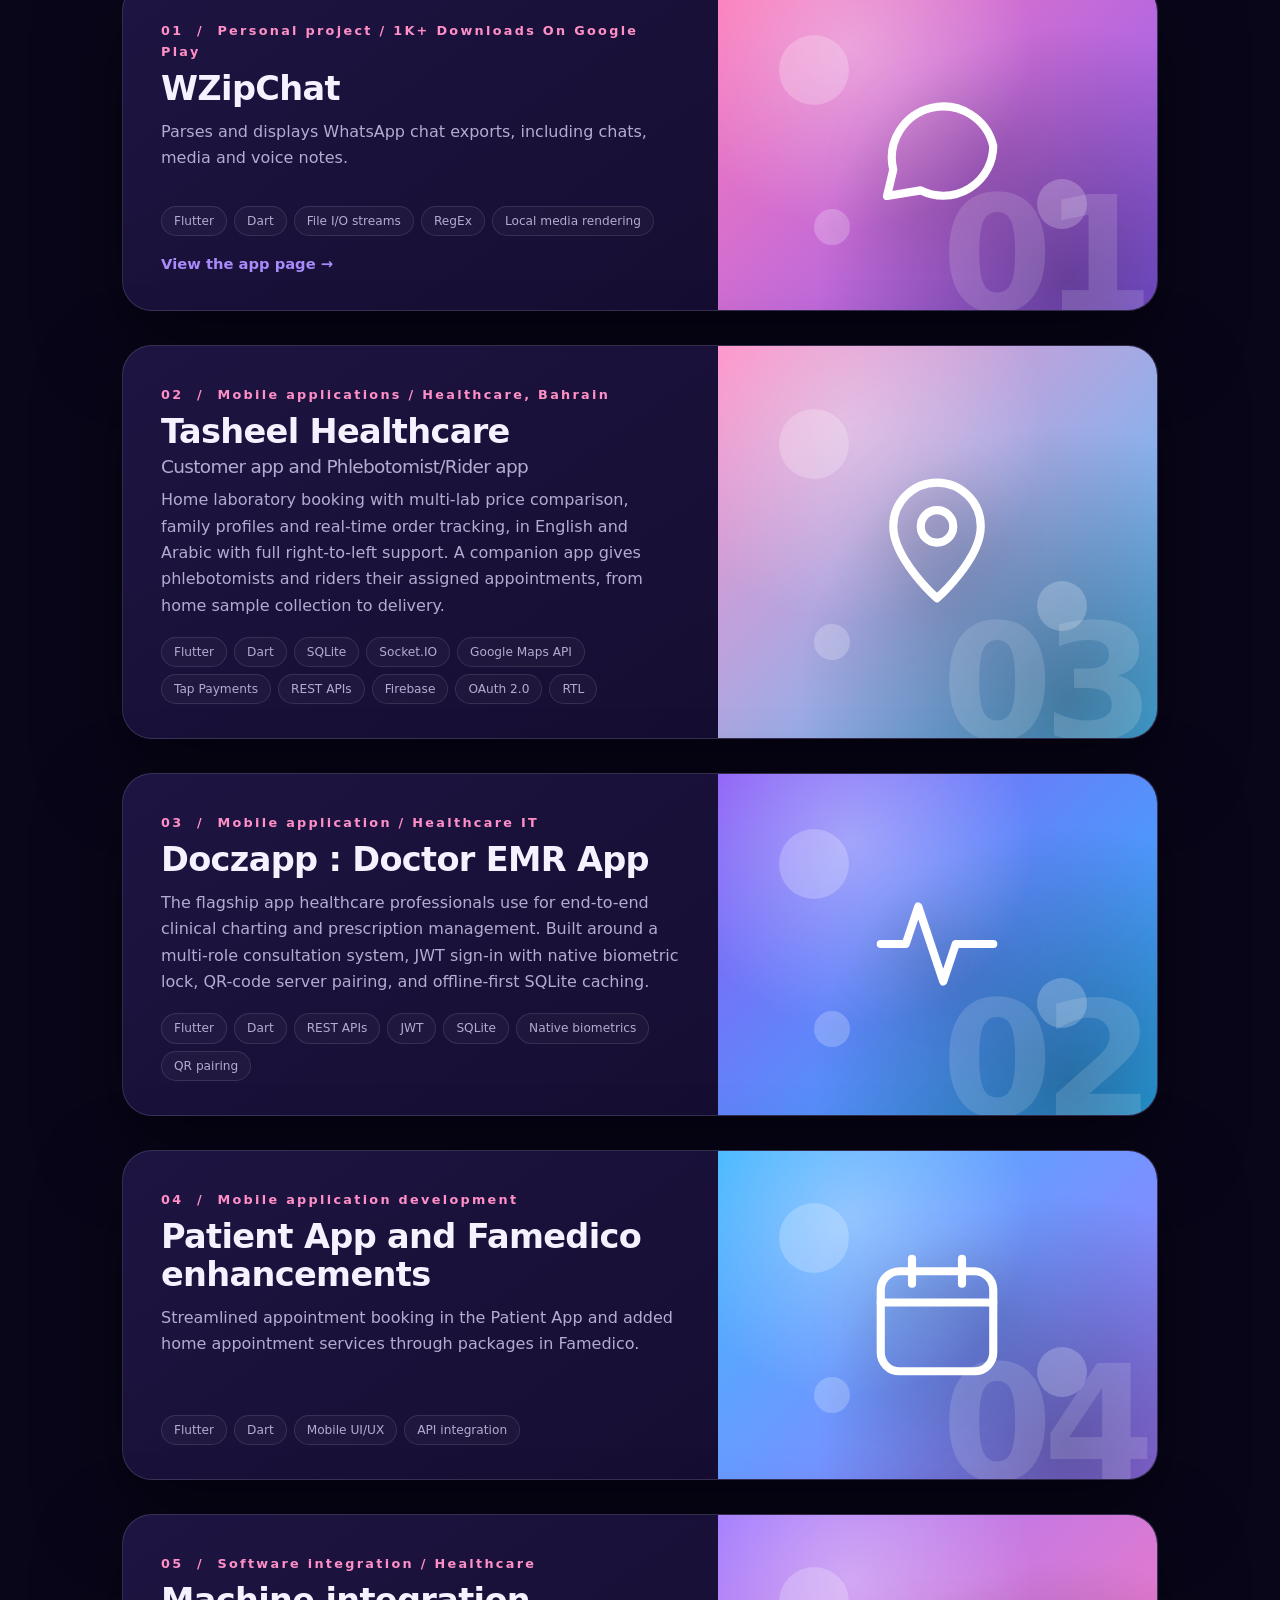
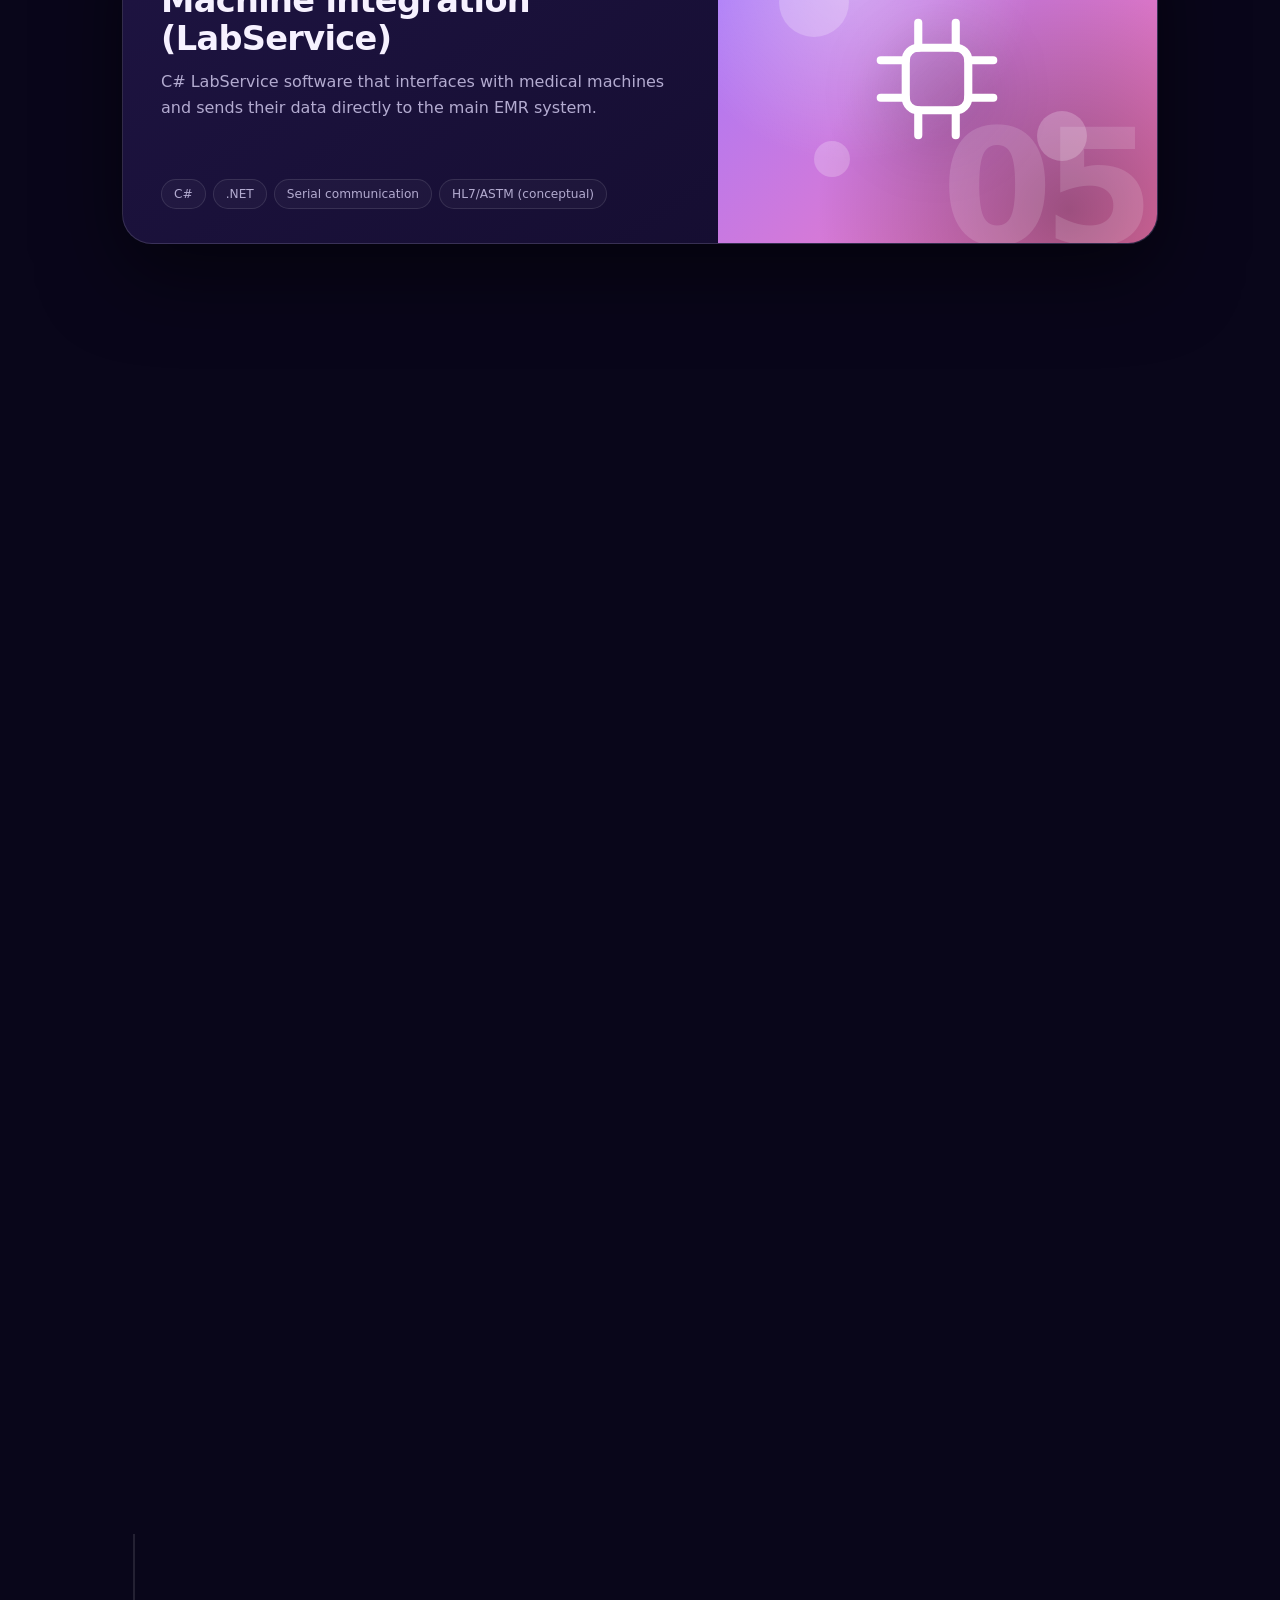
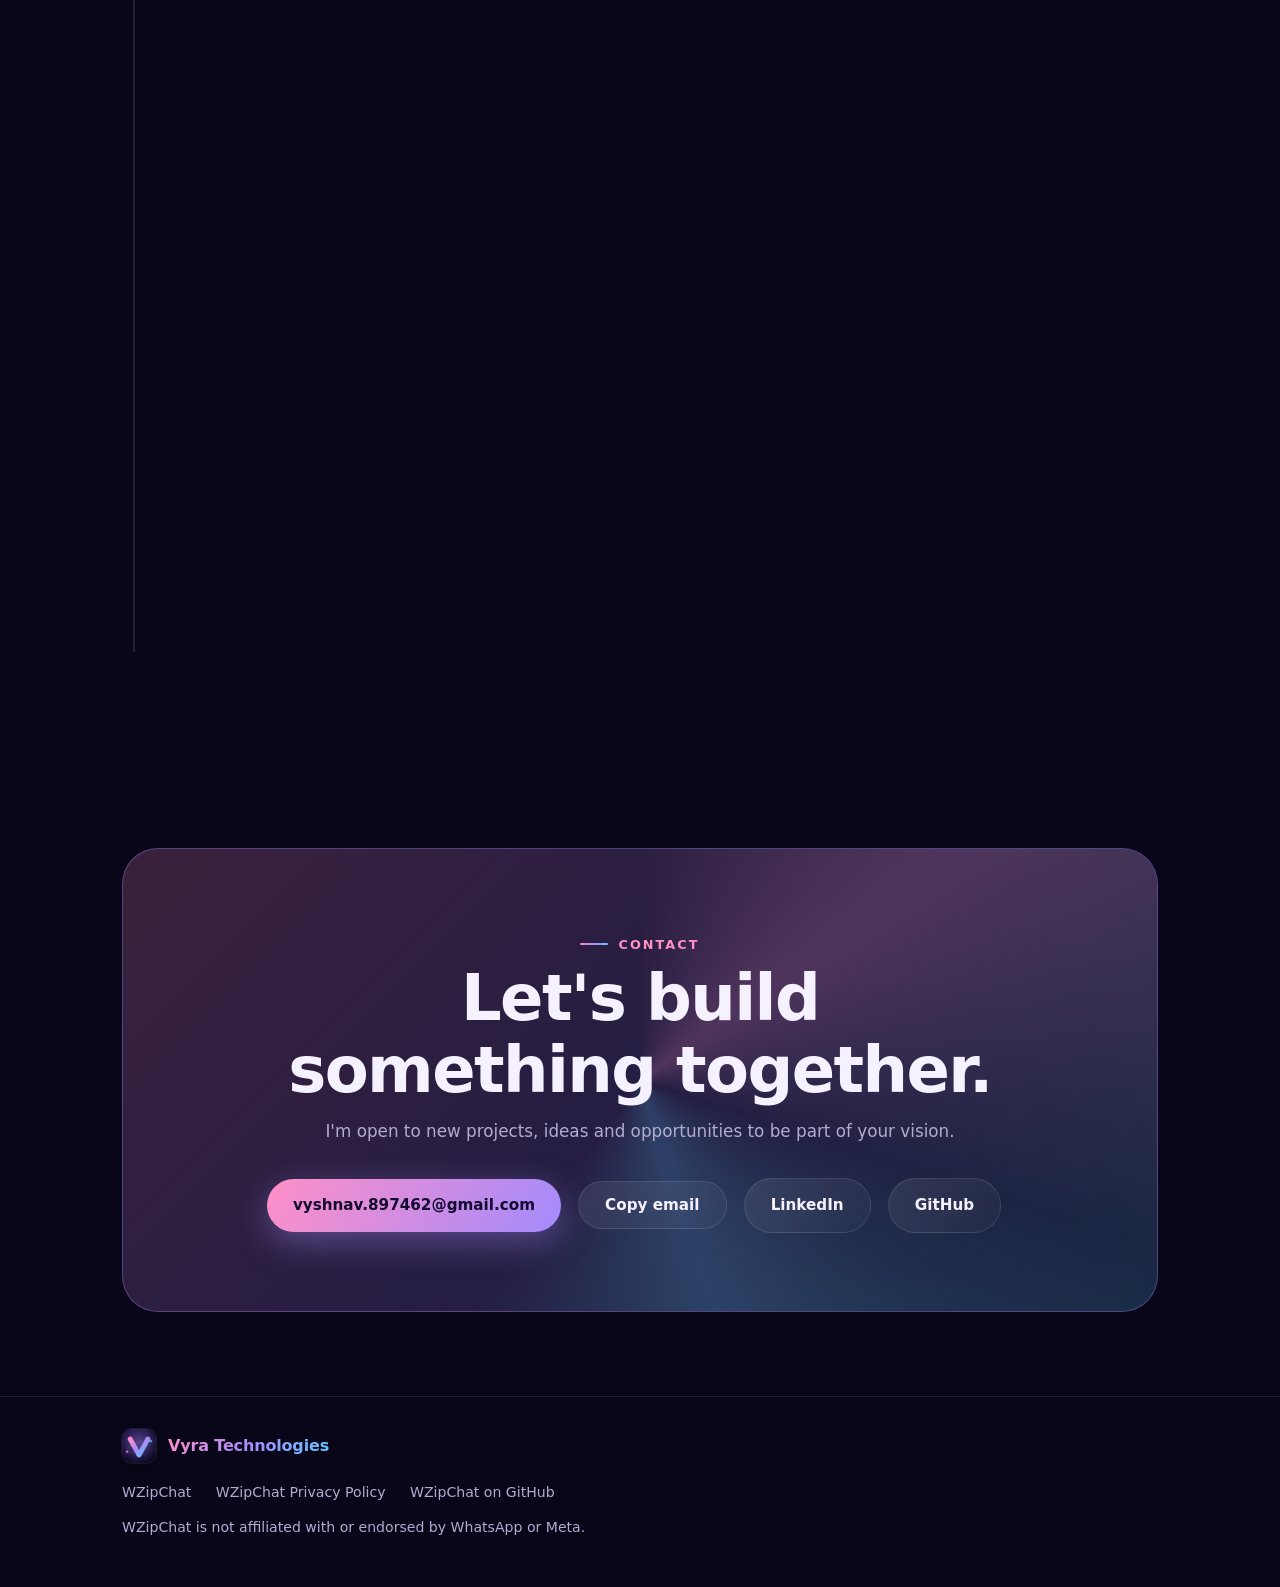
==== commit c187b8c7: "Add Play Console stats summary to home and WZipChat pages" ====
--- a/index.html
+++ b/index.html
@@ -133,6 +133,16 @@
       <a class="btn primary" href="https://play.google.com/store/apps/details?id=com.wolfex161.wzipchat">Get it on Google Play</a>
       <a class="btn ghost" href="/wzipchat/">About the app</a>
     </div>
+  </div>
+  <div class="mini reveal" style="--d:.2s">
+    <div class="mini-head"><span class="eyebrow">WZipChat on Google Play</span><span class="mini-note">Last 28 days, to Nov 17</span></div>
+    <div class="mini-grid">
+      <div class="mstat"><b data-count="972">972</b><span>Total installs</span><i class="delta up">&uarr; 93</i></div>
+      <div class="mstat"><b data-count="104">104</b><span>Active devices</span><i class="delta flat">0%</i></div>
+      <div class="mstat"><b data-count="72.8" data-dec="1">72.8</b><span>Monthly active users</span><i class="delta up">&uarr; 4%</i></div>
+      <div class="mstat"><b data-count="4.11" data-dec="2">4.11</b><span>New users a day</span><i class="delta up">&uarr; 37%</i></div>
+    </div>
+    <a class="more" href="/wzipchat/#stats">See all the numbers &rarr;</a>
   </div>
 </div></section>
 
--- a/style.css
+++ b/style.css
@@ -344,3 +344,29 @@
 .pc-body h3 small{display:block;margin-top:4px}
 @media(max-width:1000px){.b-glance{grid-column:span 2;grid-row:auto;min-height:0}.skills{grid-template-columns:repeat(2,1fr)}}
 @media(max-width:560px){.b-glance{grid-column:auto}.skills{grid-template-columns:1fr}}
+
+/* play stats */
+.delta,.kd{display:inline-flex;align-items:center;gap:4px;font-size:.74rem;font-weight:700;font-style:normal;padding:2px 9px;border-radius:999px;white-space:nowrap}
+.delta.up,.kd.up{color:#7ef0b0;background:rgba(80,220,150,.13);border:1px solid rgba(80,220,150,.3)}
+.delta.down,.kd.down{color:#ff9aa8;background:rgba(255,110,130,.13);border:1px solid rgba(255,110,130,.3)}
+.delta.flat,.kd.flat{color:var(--muted);background:rgba(255,255,255,.06);border:1px solid var(--line)}
+.mini{margin-top:22px;padding:26px 28px 22px;border-radius:26px;background:var(--glass);border:1px solid var(--line)}
+.mini-head{display:flex;flex-wrap:wrap;justify-content:space-between;align-items:center;gap:6px 18px;margin-bottom:18px}
+.mini-note{color:var(--muted);font-size:.82rem}
+.mini-grid{display:grid;grid-template-columns:repeat(4,1fr);gap:0}
+.mstat{padding:4px 20px;border-left:1px solid var(--line);display:flex;flex-direction:column;gap:6px;align-items:flex-start}
+.mstat:first-child{border-left:0;padding-left:0}
+.mstat b{font-size:clamp(1.9rem,4vw,2.7rem);line-height:1;font-weight:800;letter-spacing:-.02em;background:var(--grad);-webkit-background-clip:text;background-clip:text;color:transparent}
+.mstat span{color:var(--muted);font-size:.86rem}
+.mini .more{margin-top:18px}
+.kpis{display:grid;grid-template-columns:repeat(4,1fr);gap:16px}
+.kpi{display:flex;flex-direction:column;gap:8px;padding:22px}
+.kpi .kl{color:var(--muted);font-size:.84rem;font-weight:600}
+.kpi .kv{font-size:clamp(2rem,3.4vw,2.7rem);line-height:1.05;font-weight:800;letter-spacing:-.02em;background:var(--grad);-webkit-background-clip:text;background-clip:text;color:transparent;width:max-content;max-width:100%}
+.kpi .kv small{font-size:.45em;font-weight:600;letter-spacing:0;margin-left:6px;-webkit-text-fill-color:var(--muted);color:var(--muted)}
+.kpi .kd{align-self:flex-start}
+.kpi p{margin:4px 0 0;font-size:.84rem;color:var(--muted)}
+.kpi-note{margin-top:20px;color:var(--muted);font-size:.84rem;max-width:760px}
+@media(max-width:1000px){.kpis{grid-template-columns:repeat(2,1fr)}}
+@media(max-width:820px){.mini-grid{grid-template-columns:repeat(2,1fr);gap:20px 0}.mstat:nth-child(odd){border-left:0;padding-left:0}.mini{padding:22px 20px}}
+@media(max-width:480px){.kpis{grid-template-columns:1fr}}
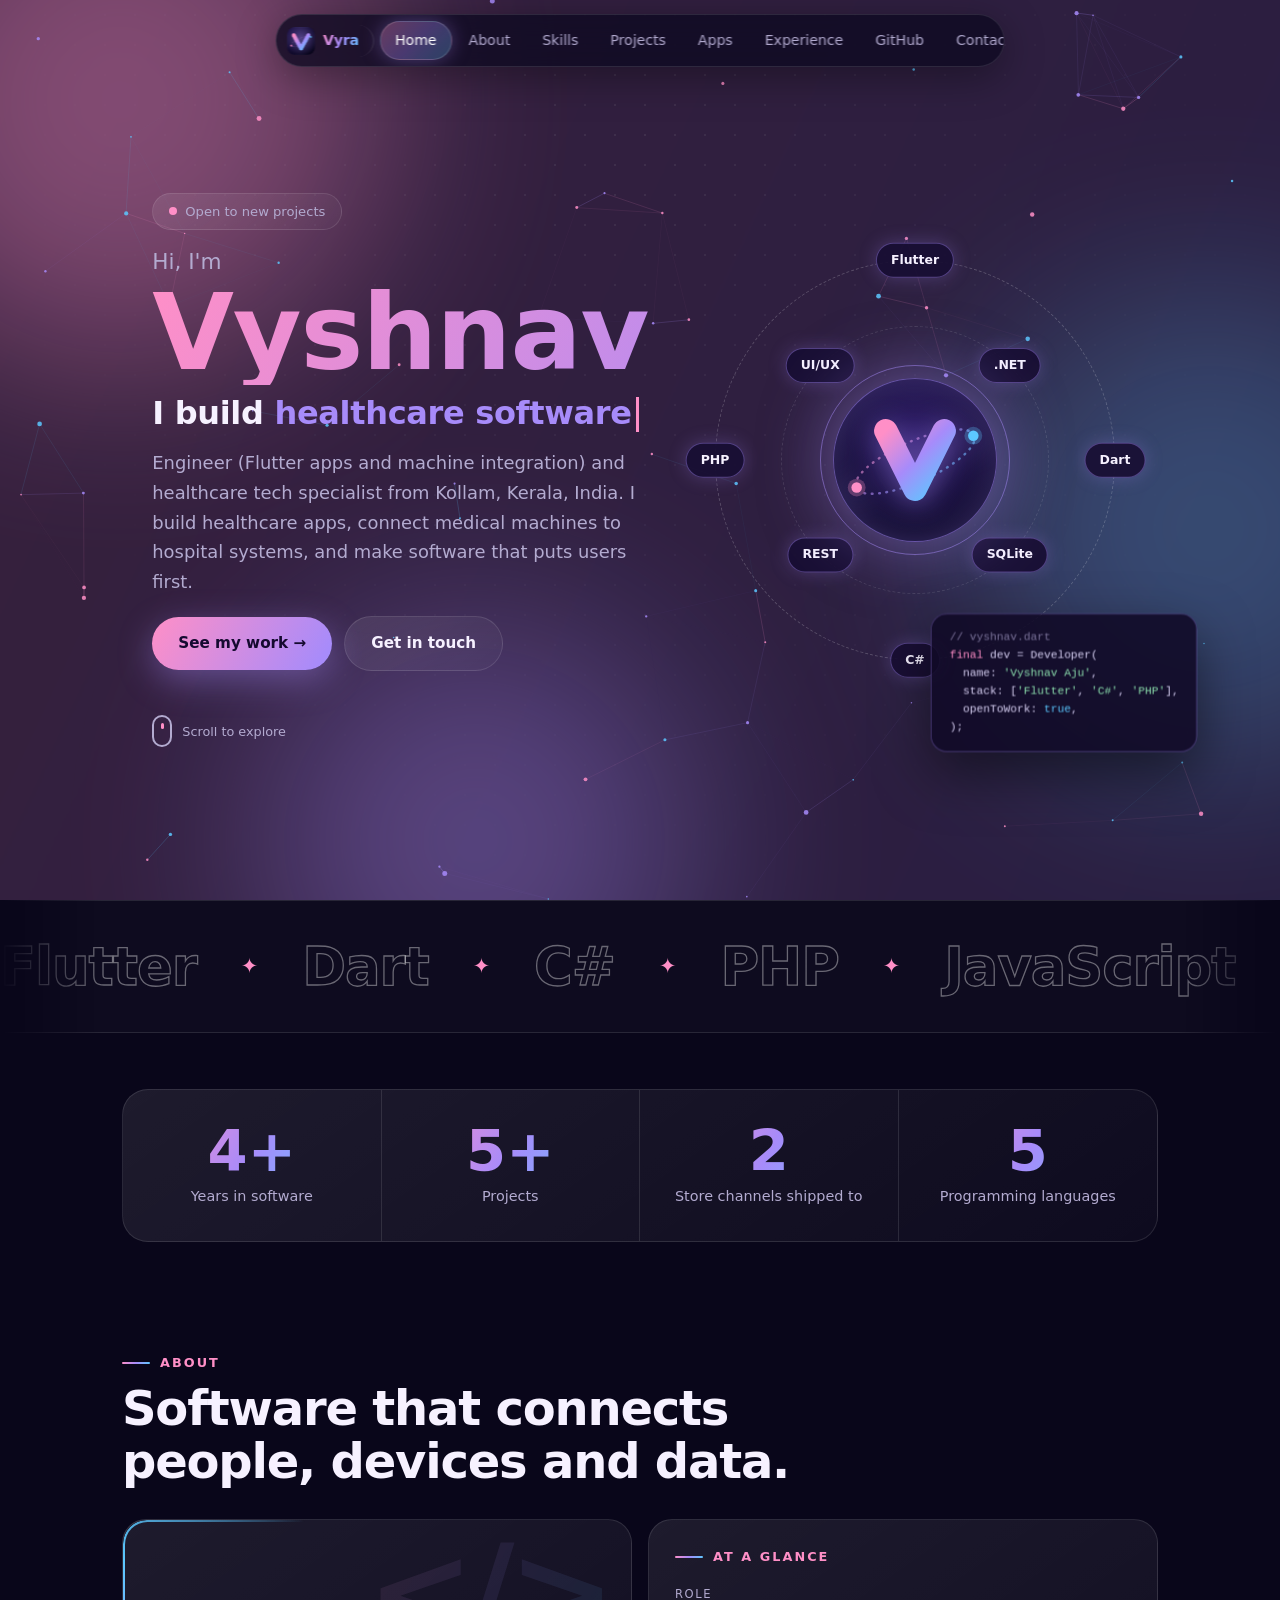
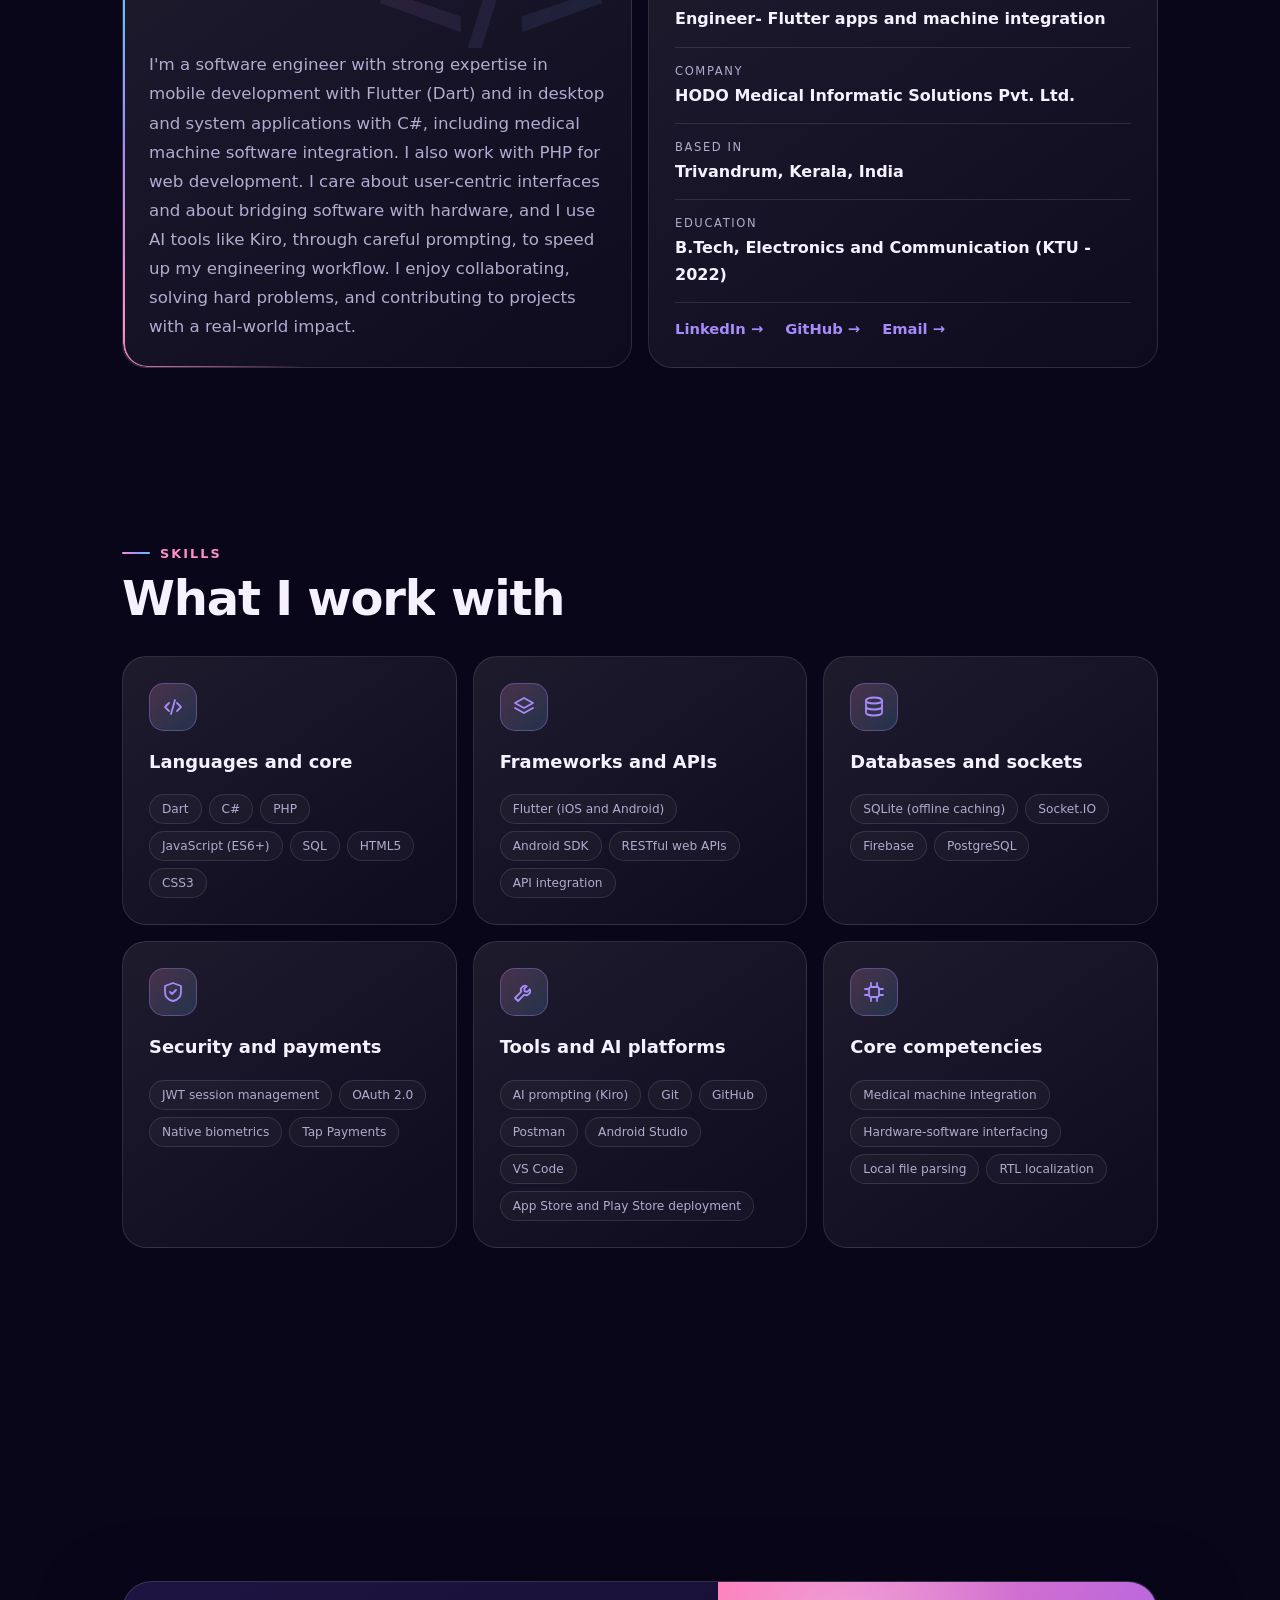
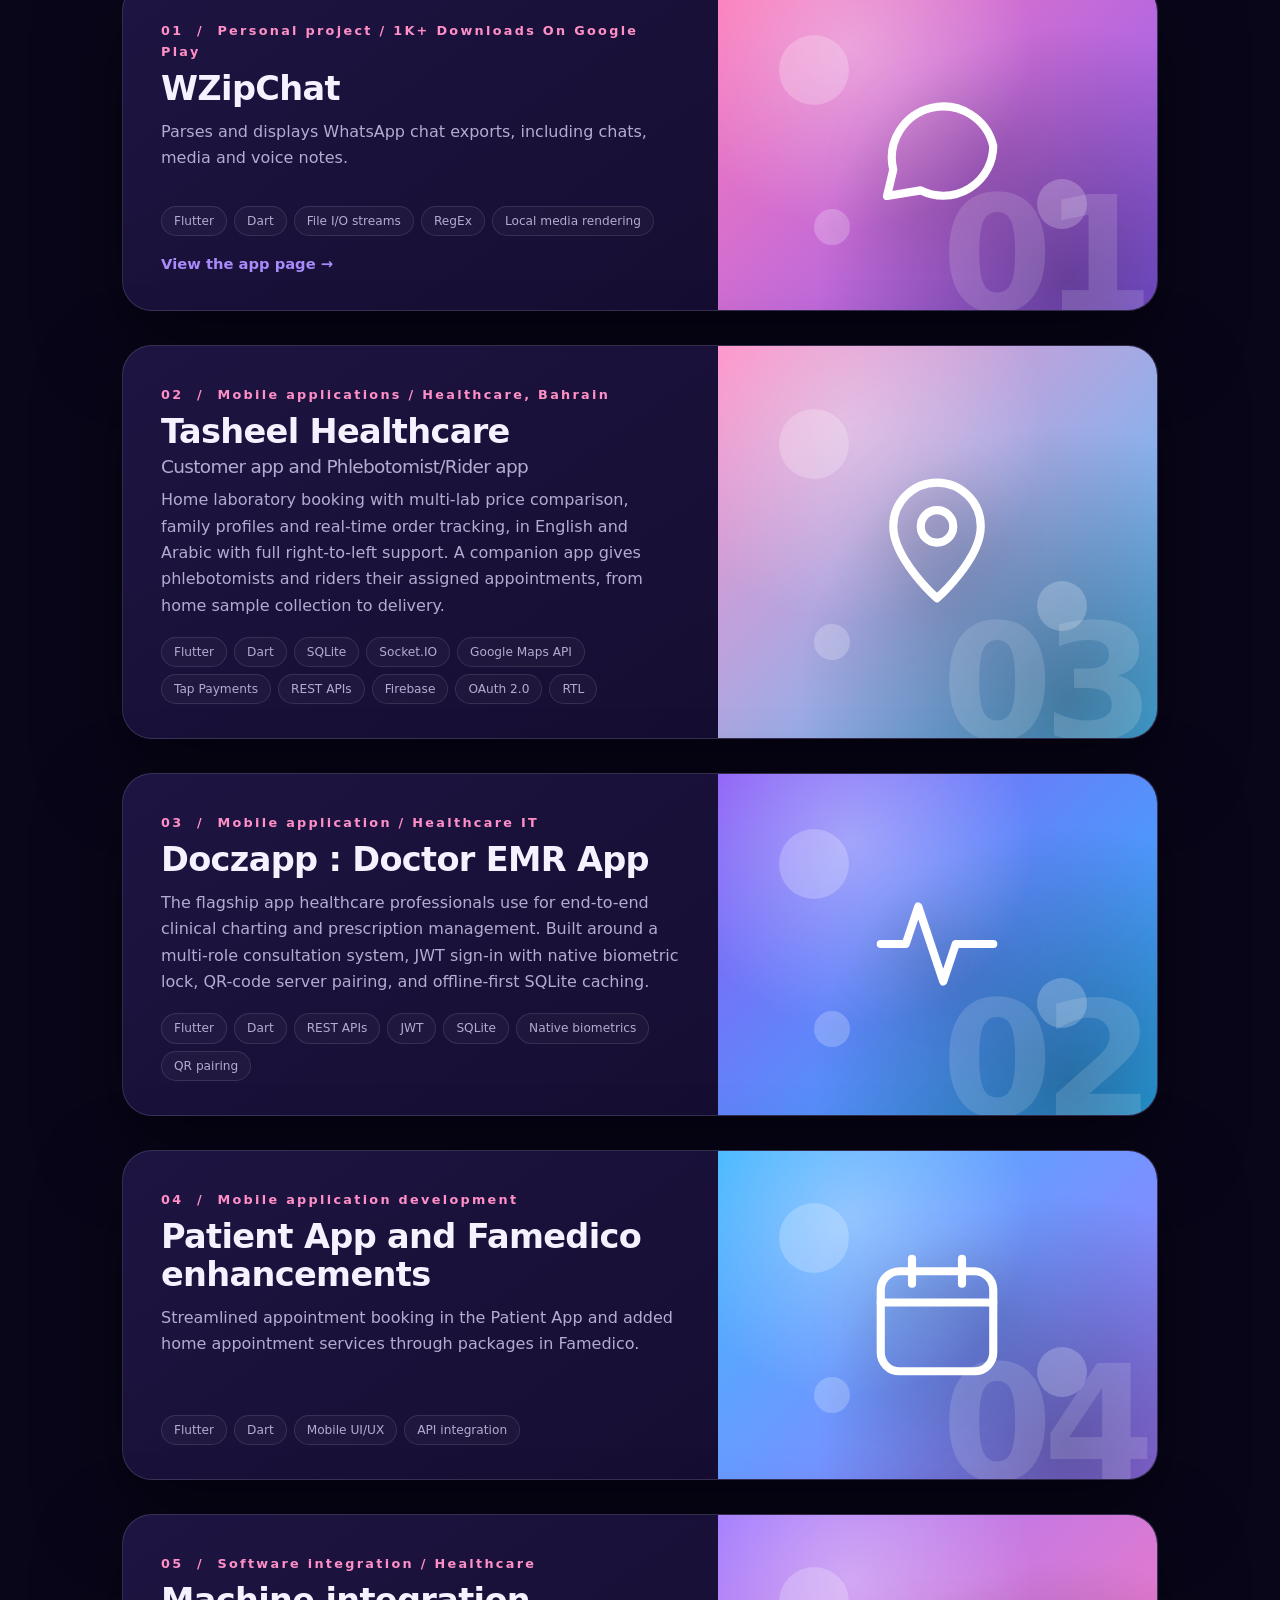
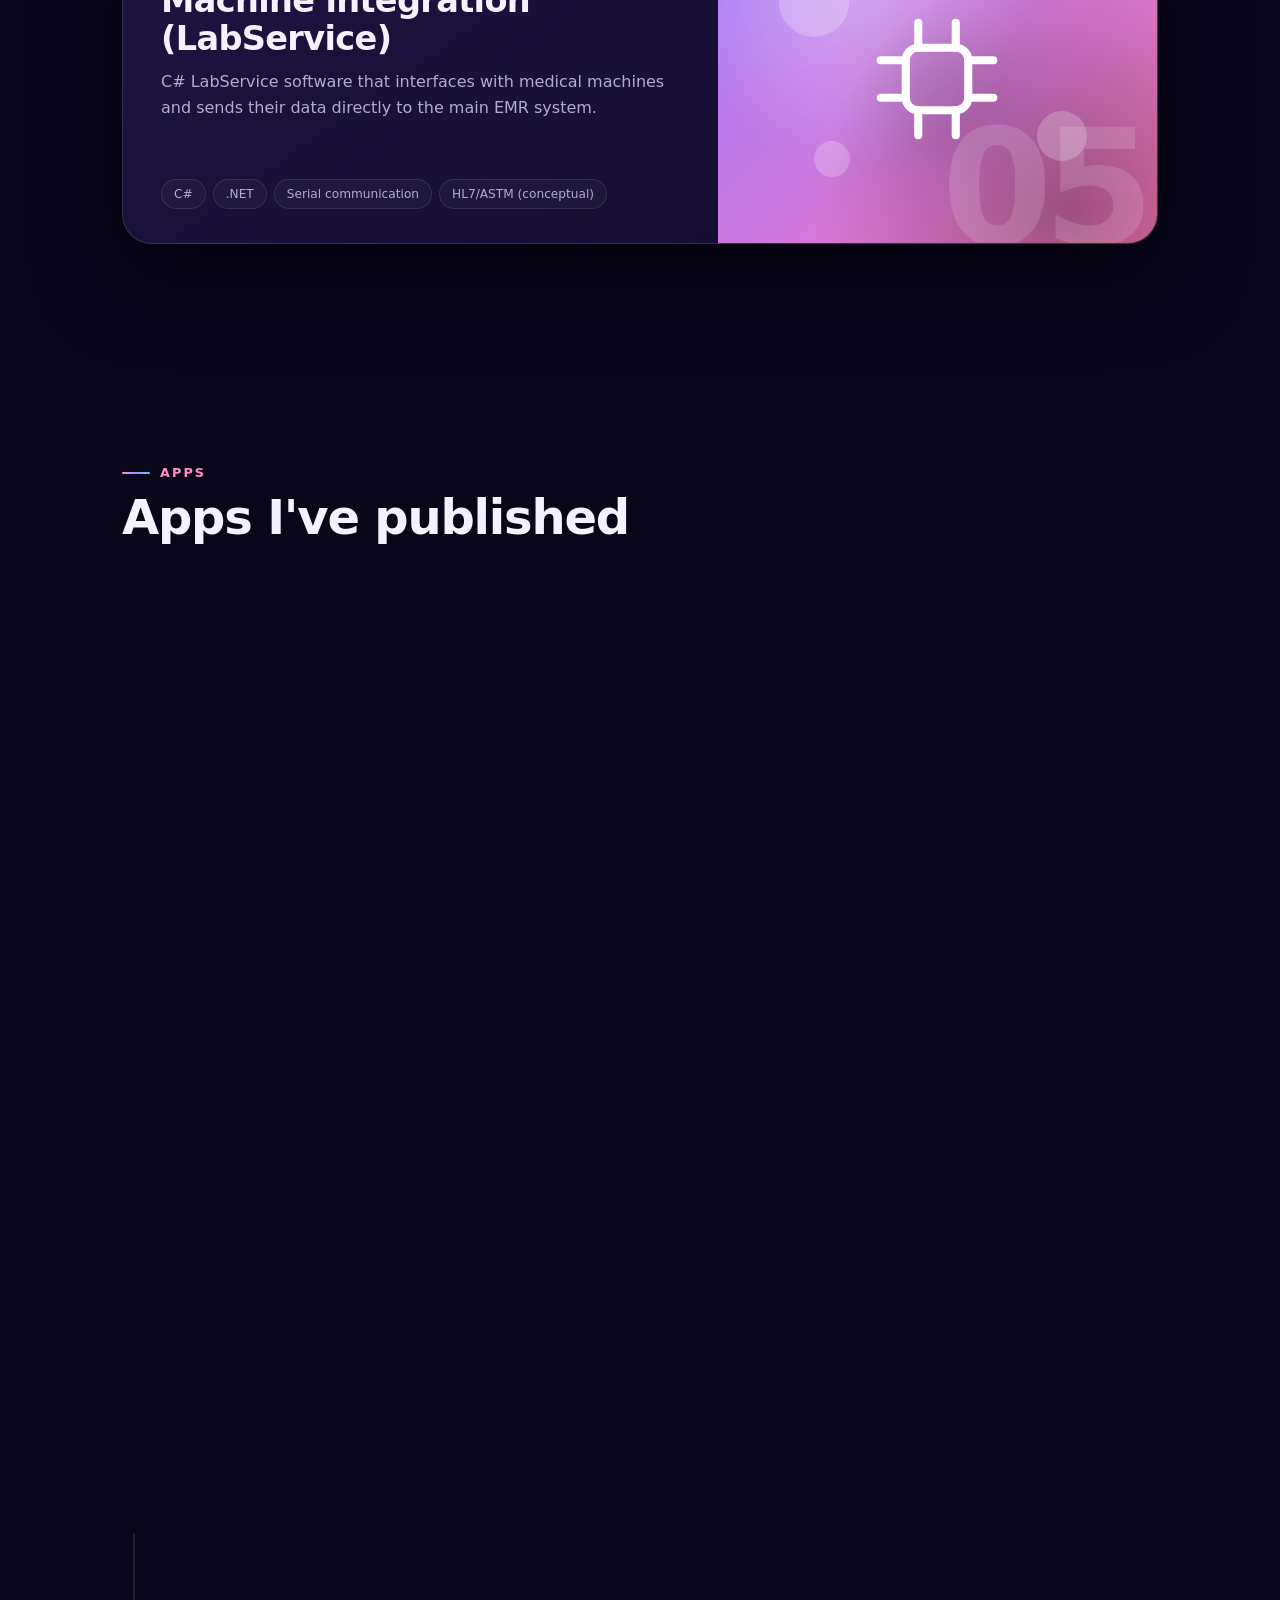
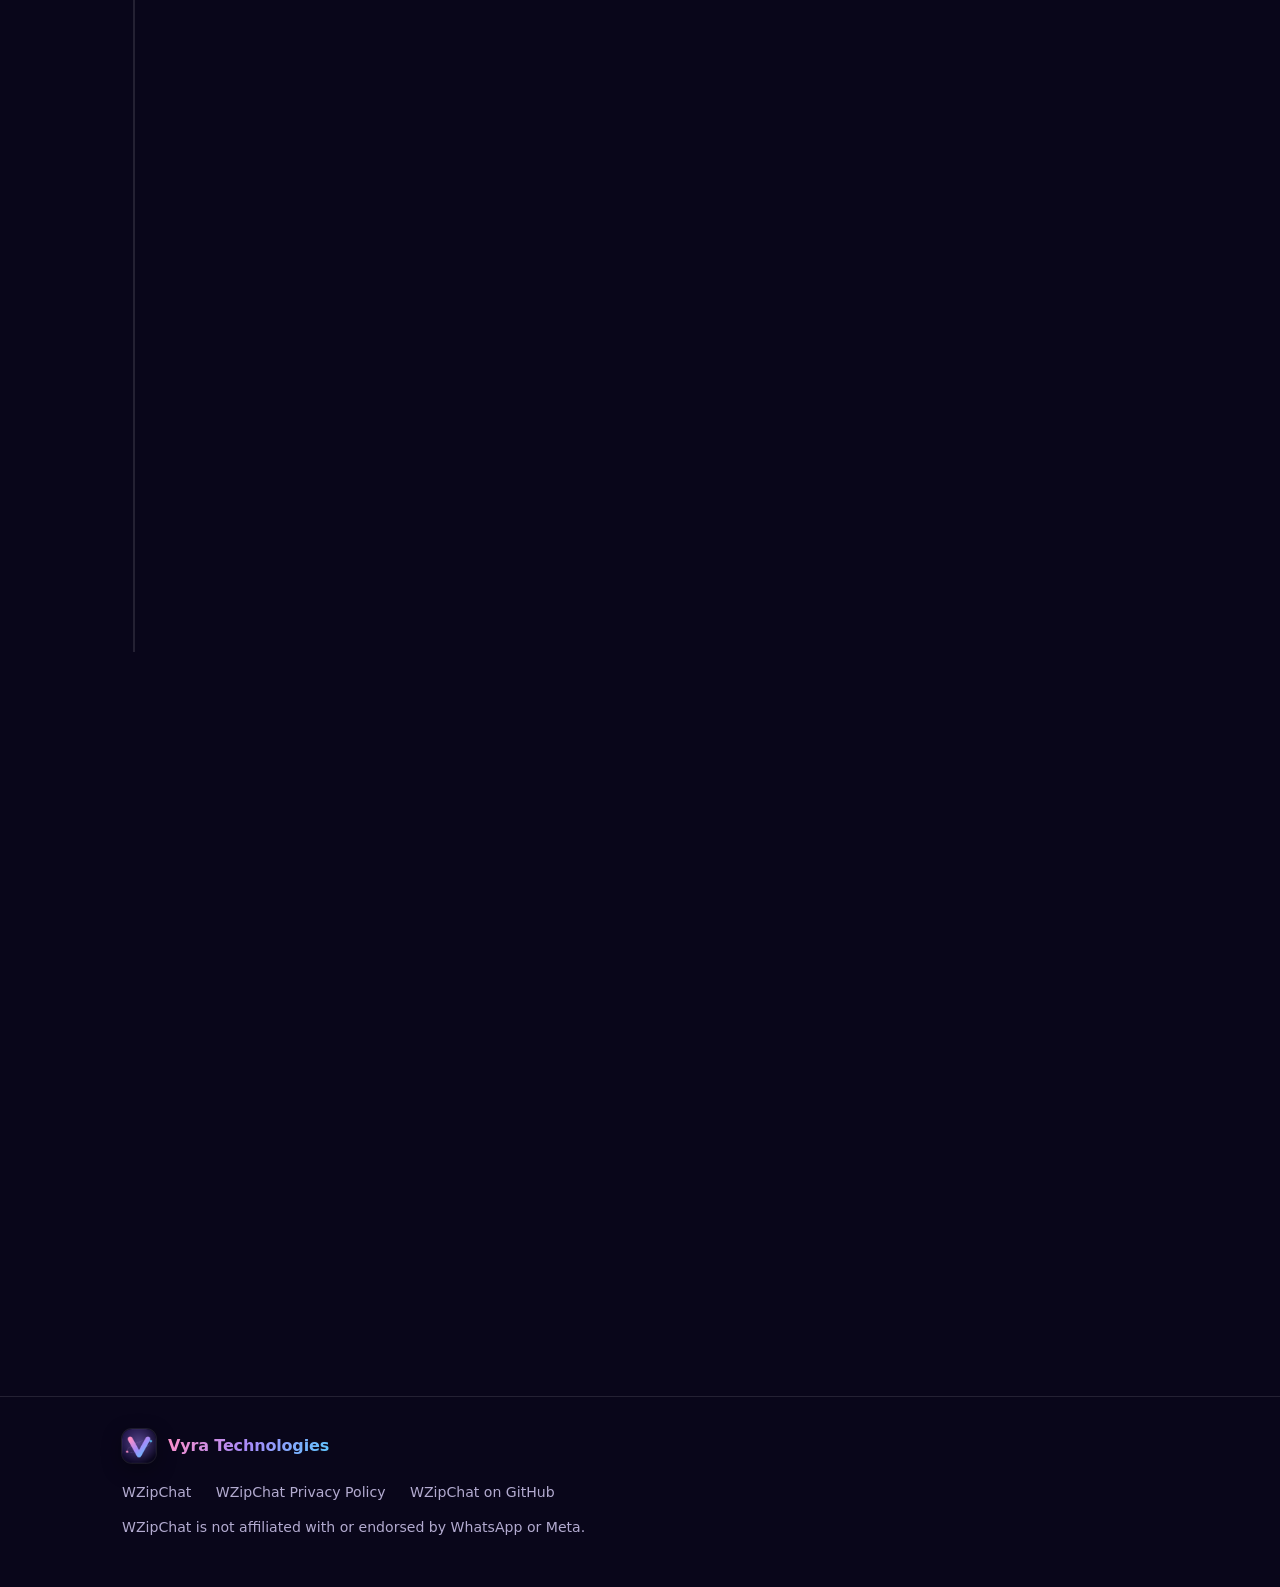
==== commit b8d2cb63: "Add GitHub projects page and nav tab" ====
--- a/index.html
+++ b/index.html
@@ -31,6 +31,7 @@
   <a href="#projects">Projects</a>
   <a href="#apps">Apps</a>
   <a href="#experience">Experience</a>
+  <a href="/github/">GitHub</a>
   <a href="#contact">Contact</a>
 </nav>
 
--- a/style.css
+++ b/style.css
@@ -370,3 +370,25 @@
 @media(max-width:1000px){.kpis{grid-template-columns:repeat(2,1fr)}}
 @media(max-width:820px){.mini-grid{grid-template-columns:repeat(2,1fr);gap:20px 0}.mstat:nth-child(odd){border-left:0;padding-left:0}.mini{padding:22px 20px}}
 @media(max-width:480px){.kpis{grid-template-columns:1fr}}
+/* ---------- github page ---------- */
+nav.static a.active{background:linear-gradient(135deg,rgba(255,143,199,.34),rgba(167,139,250,.34),rgba(92,200,255,.28));border:1px solid rgba(255,255,255,.16)}
+.gh-head{padding:130px 0 10px}
+.gh-title{font-size:clamp(2.2rem,6vw,4rem);margin:8px 0 12px;letter-spacing:-.03em;line-height:1.08;font-weight:800}
+.more.inl{margin-top:0}
+.gh-tools{display:flex;flex-wrap:wrap;gap:14px;align-items:center}
+#gh-q{flex:1 1 240px;max-width:340px;padding:11px 18px;border-radius:999px;border:1px solid var(--line);background:var(--glass);color:var(--text);font:inherit;font-size:.92rem}
+#gh-q:focus{outline:none;border-color:var(--a2);box-shadow:0 0 24px rgba(167,139,250,.3)}
+.gh-langs{display:flex;flex-wrap:wrap;gap:8px}
+.gh-chip{font:inherit;font-size:.82rem;color:var(--muted);background:var(--glass);border:1px solid var(--line);border-radius:999px;padding:7px 16px;cursor:pointer;transition:.25s}
+.gh-chip:hover,.gh-chip.on{color:#fff;border-color:rgba(167,139,250,.6)}
+.gh-chip.on{background:linear-gradient(135deg,rgba(255,143,199,.3),rgba(167,139,250,.3))}
+.gh-list{padding:36px 0 84px}
+.gh-grid{display:grid;grid-template-columns:repeat(auto-fill,minmax(300px,1fr));gap:16px}
+.gh-card{display:flex;flex-direction:column;gap:4px}
+.gh-card:hover{border-color:rgba(167,139,250,.6);box-shadow:0 0 34px rgba(167,139,250,.22);transform:translateY(-4px)}
+.gh-card p{flex:1}
+.gh-meta{display:flex;flex-wrap:wrap;align-items:center;gap:6px 14px;margin-top:16px}
+.gh-meta .tag{margin:0}
+.gh-stat{font-size:.8rem;color:var(--muted)}
+.gh-card .more{margin-top:14px}
+.gh-msg{color:var(--muted);grid-column:1/-1}
